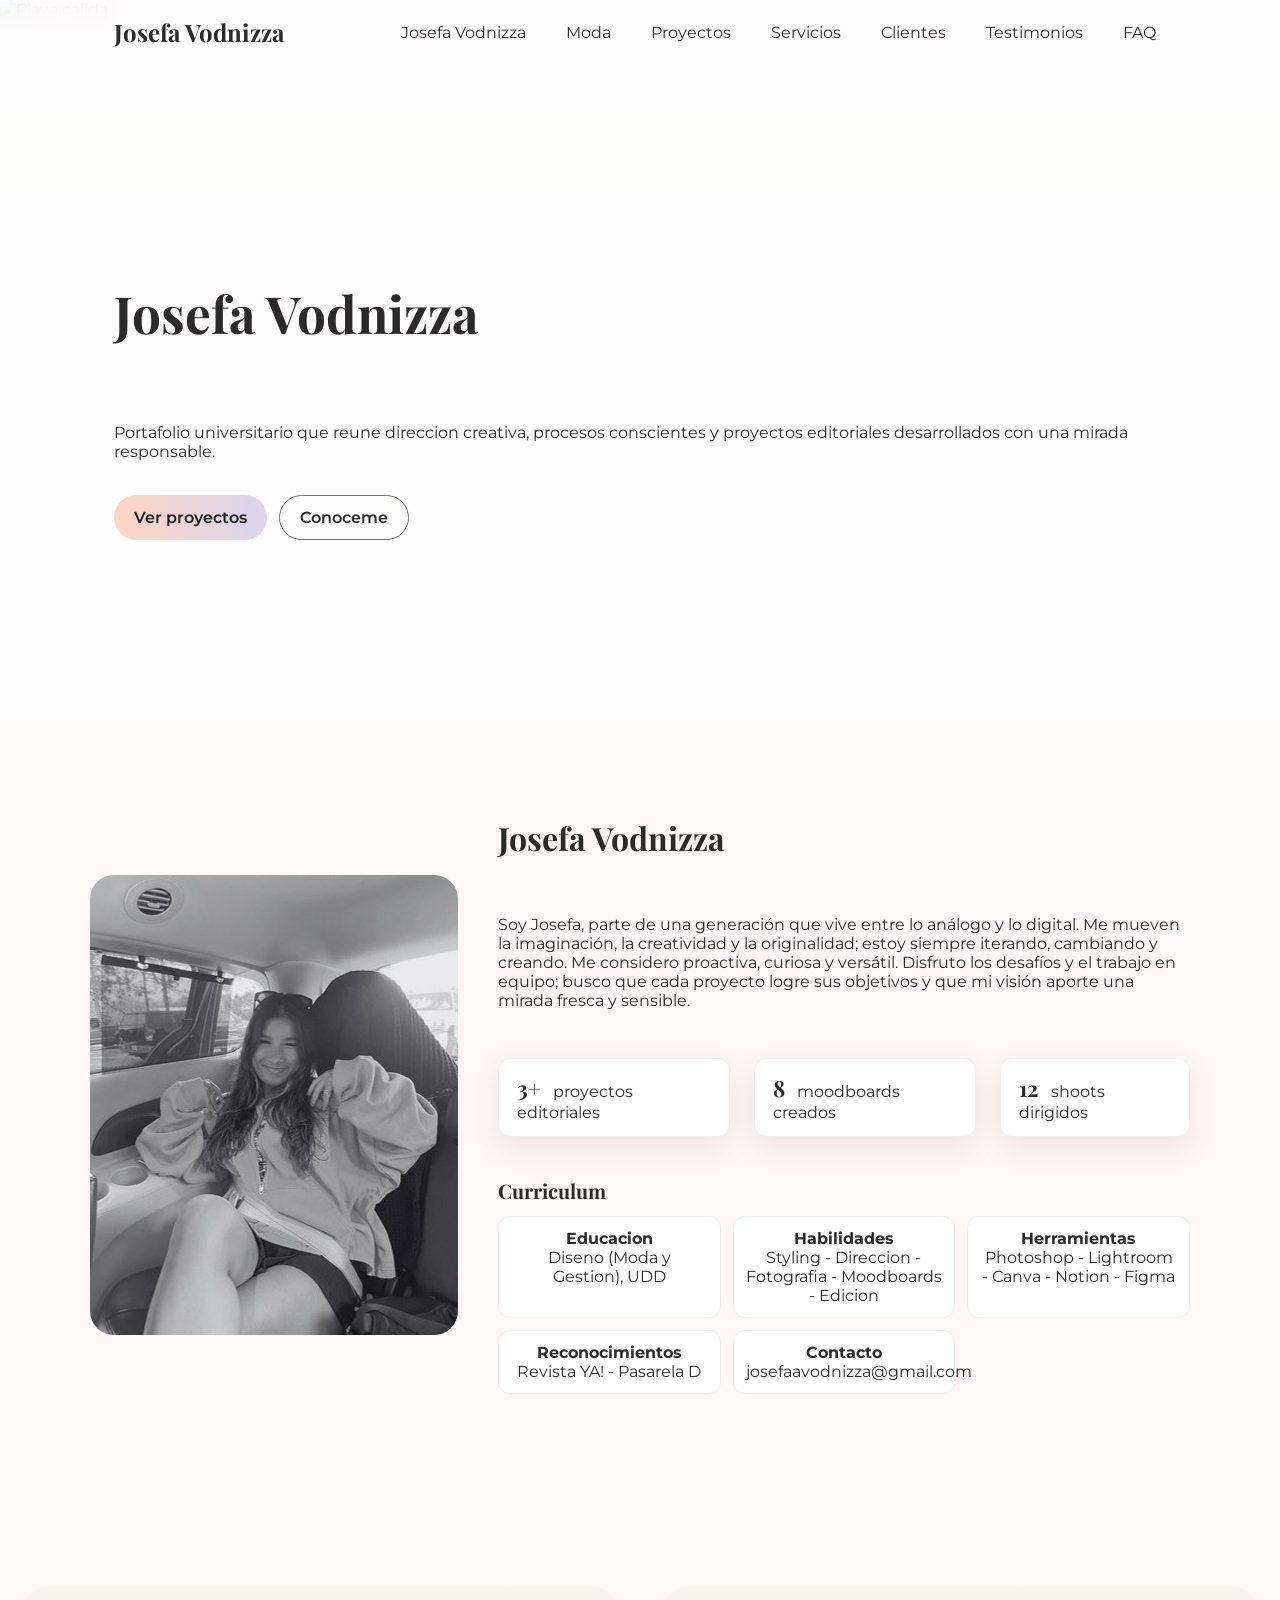
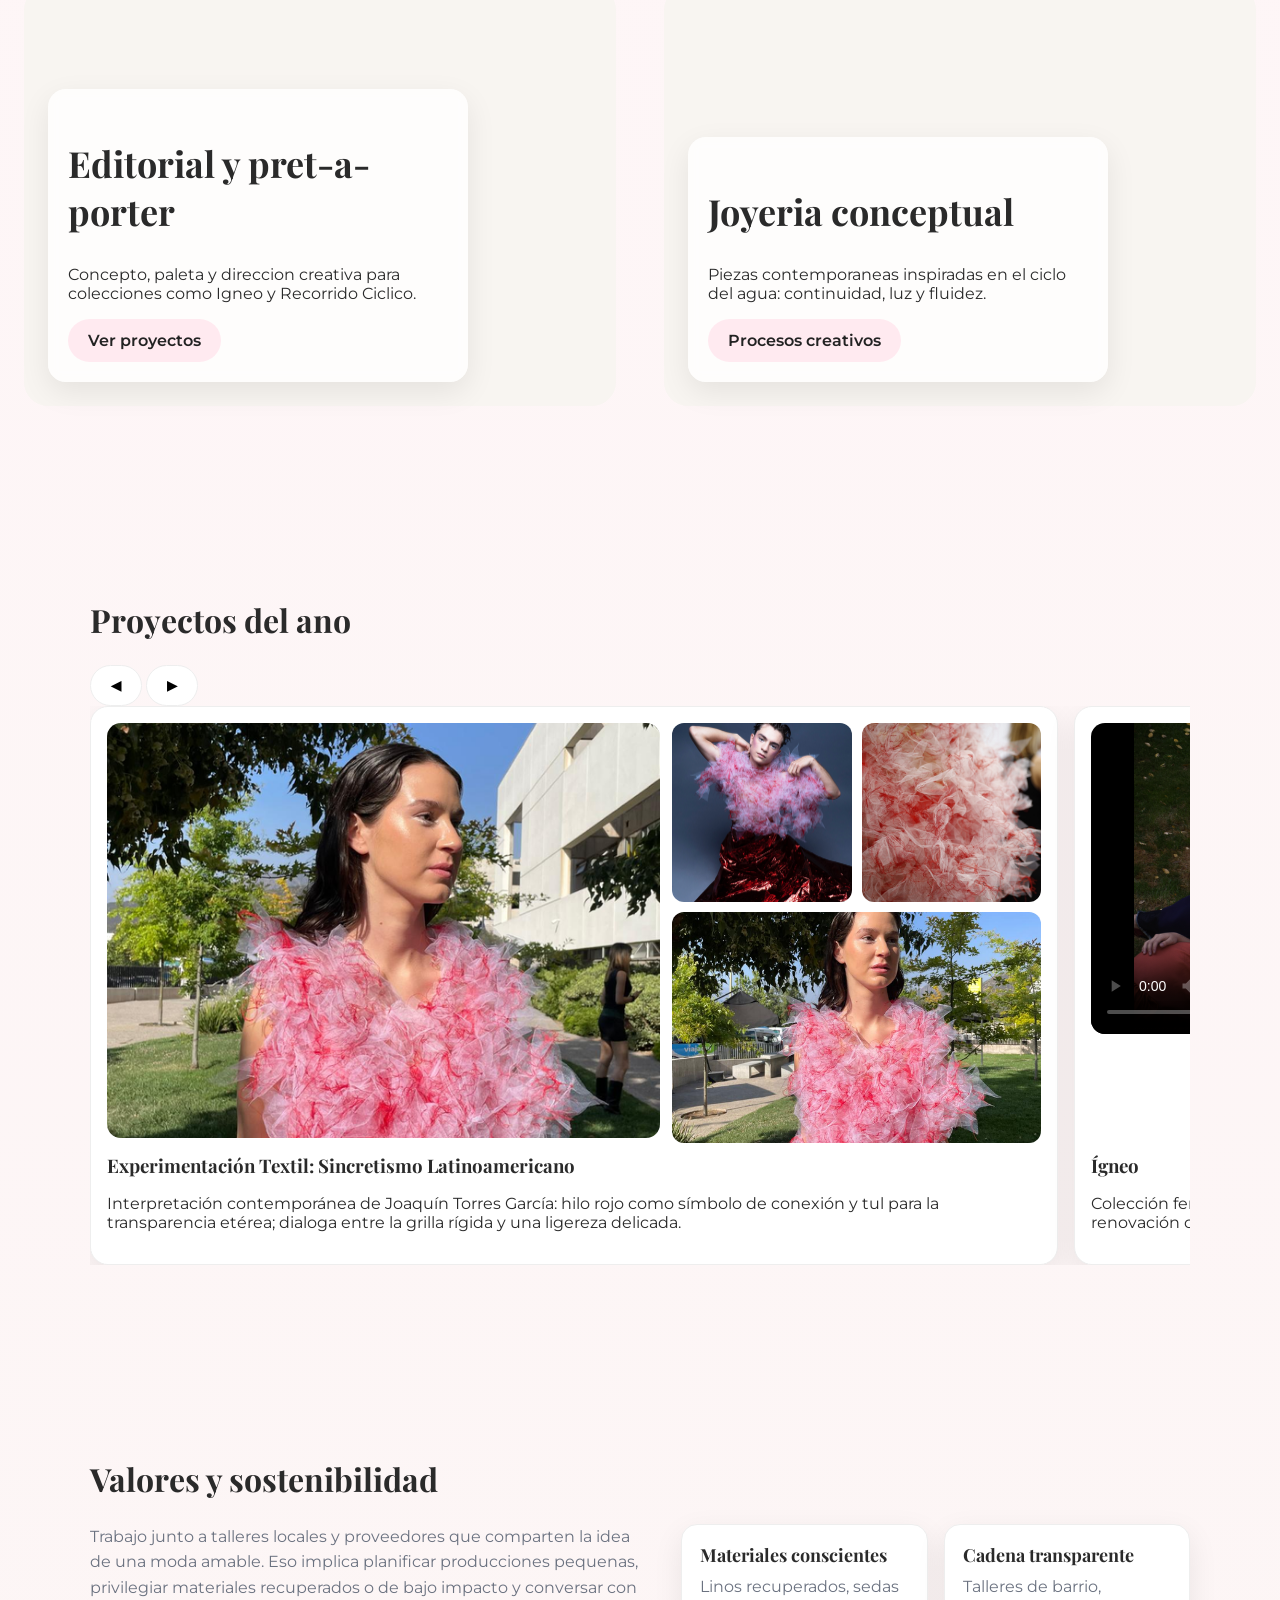
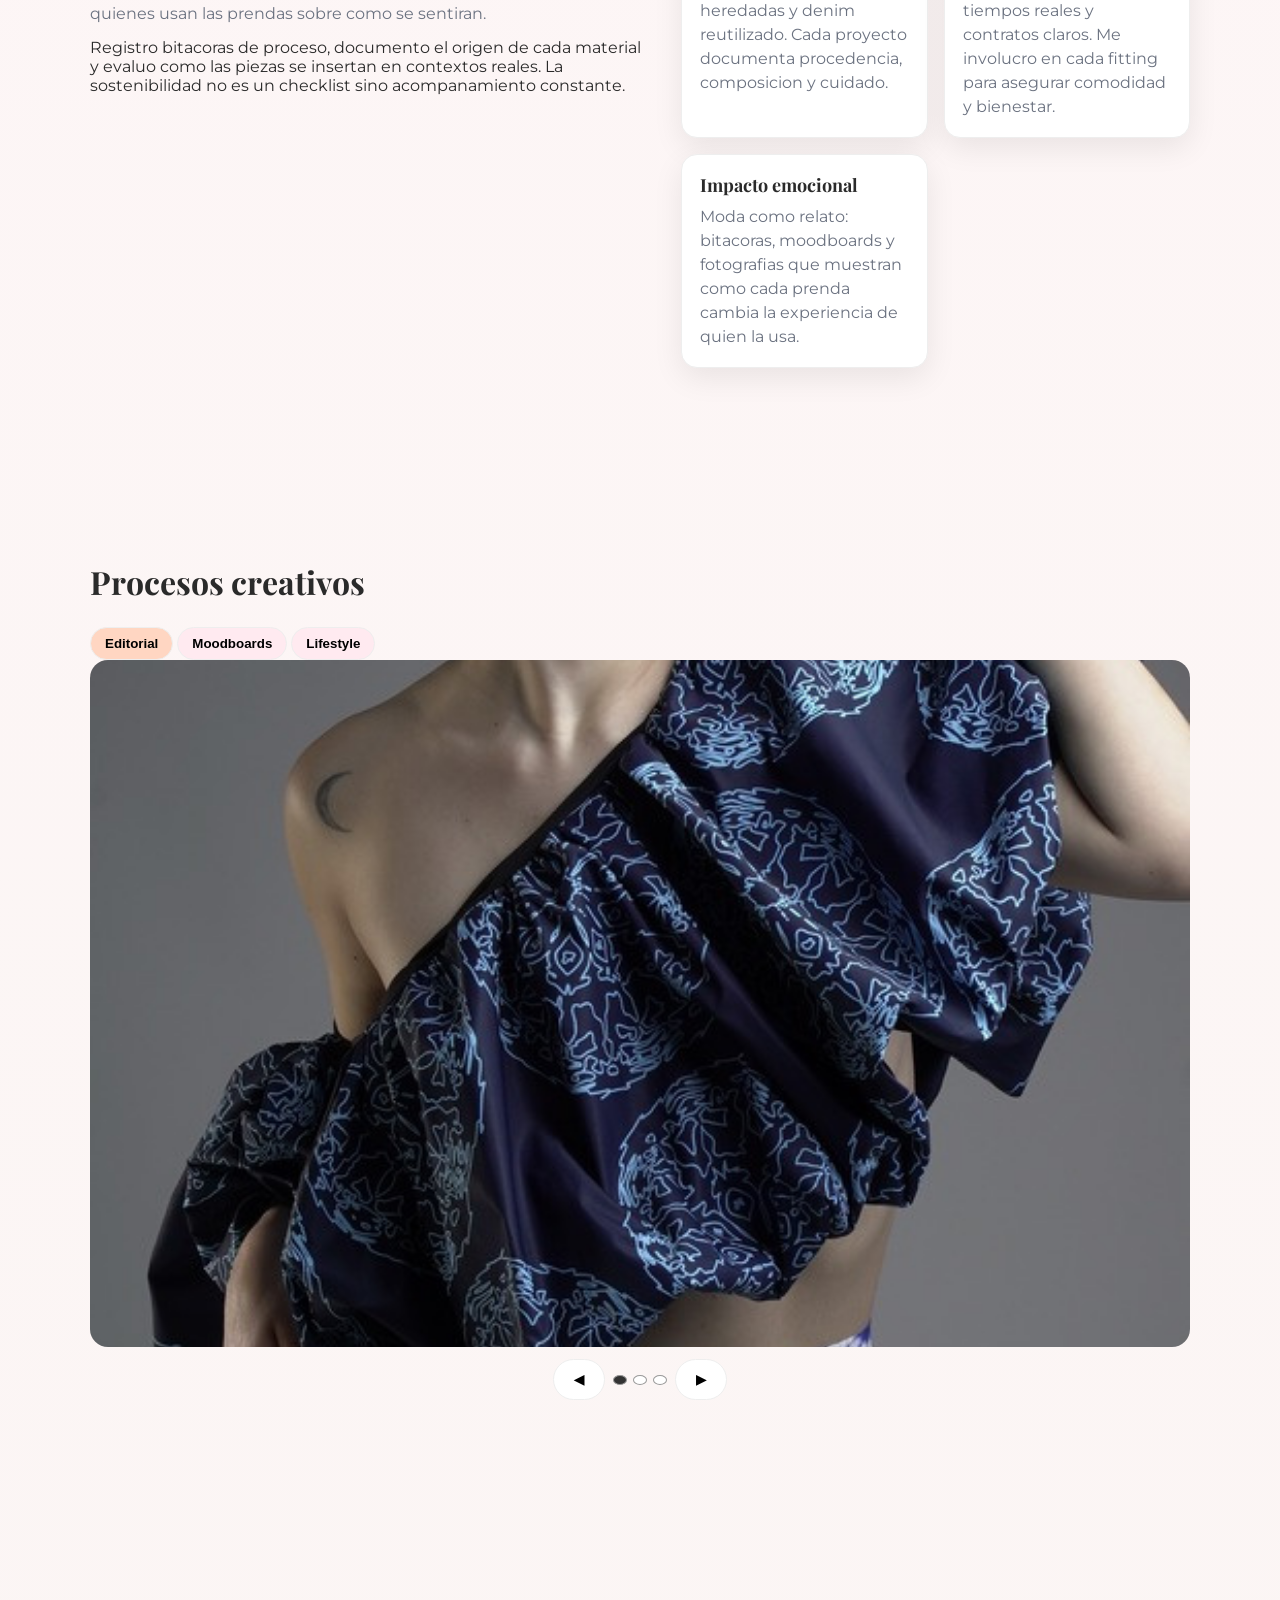
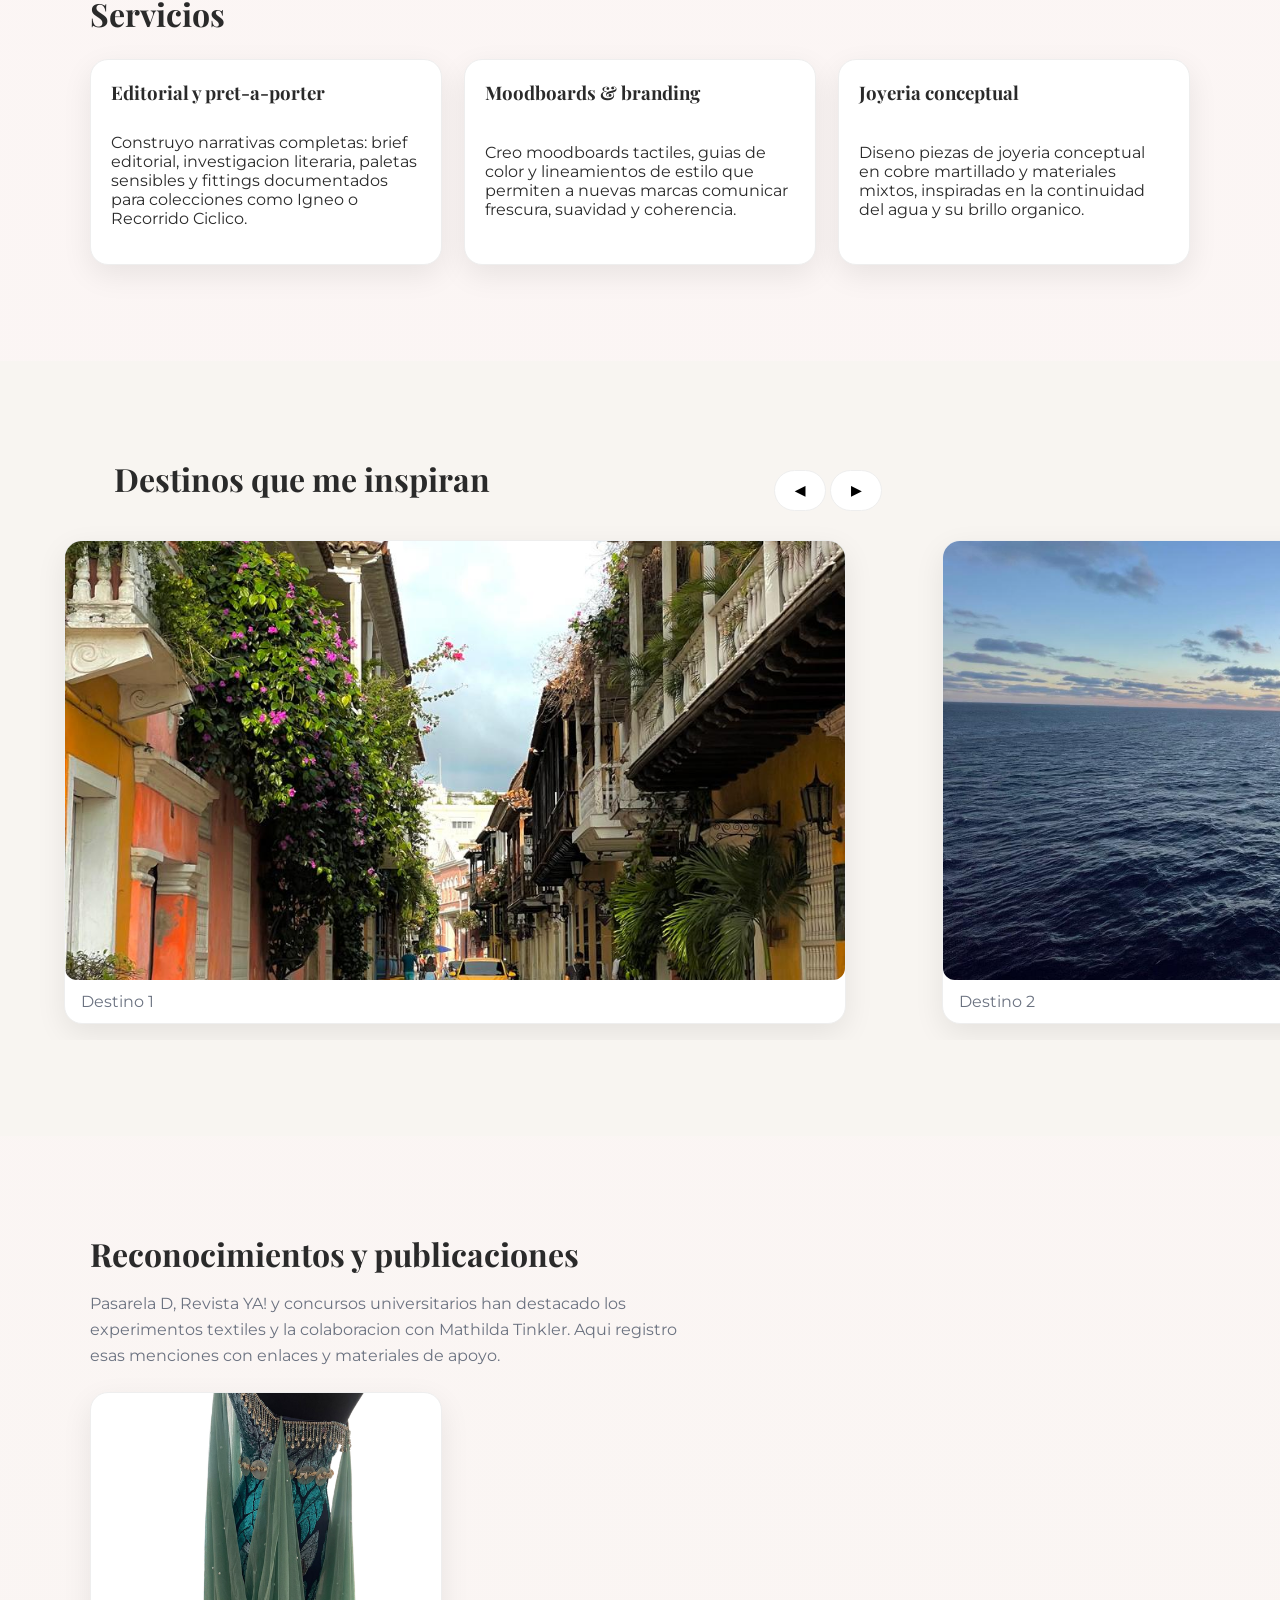
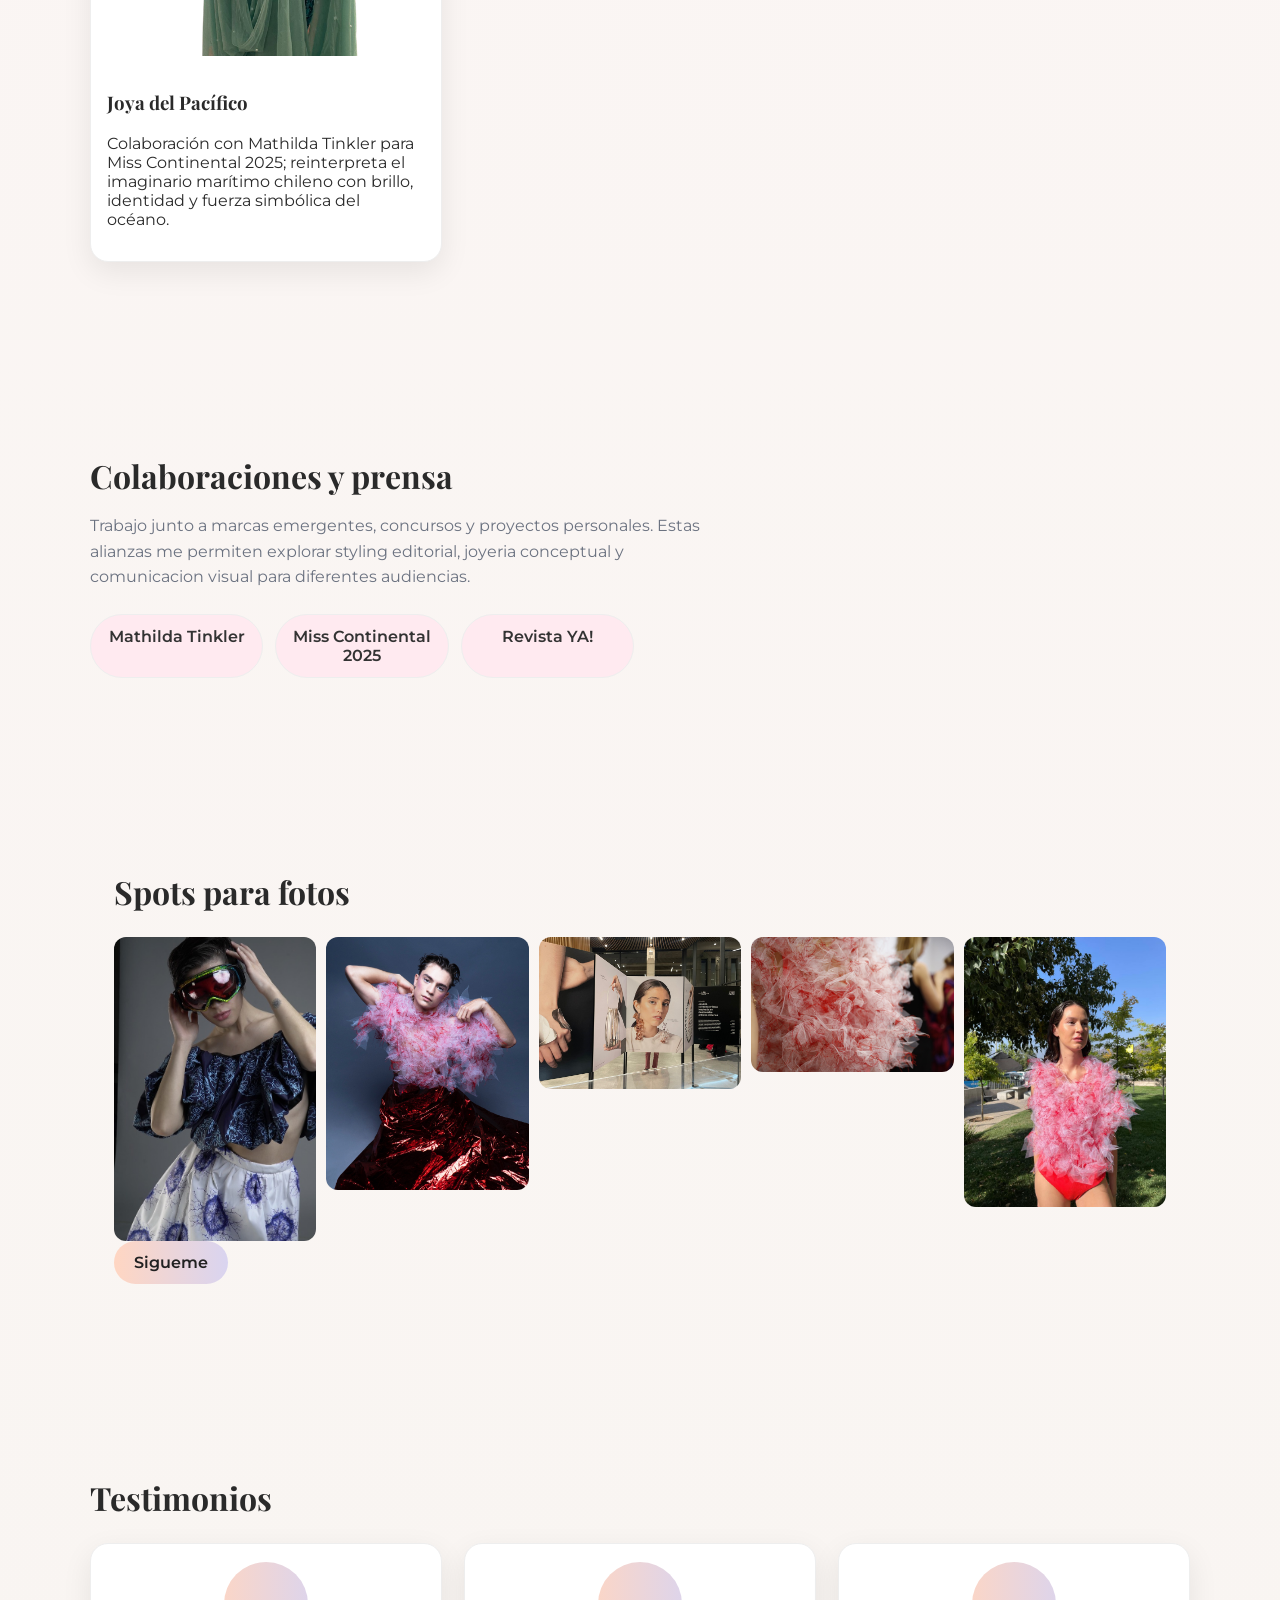
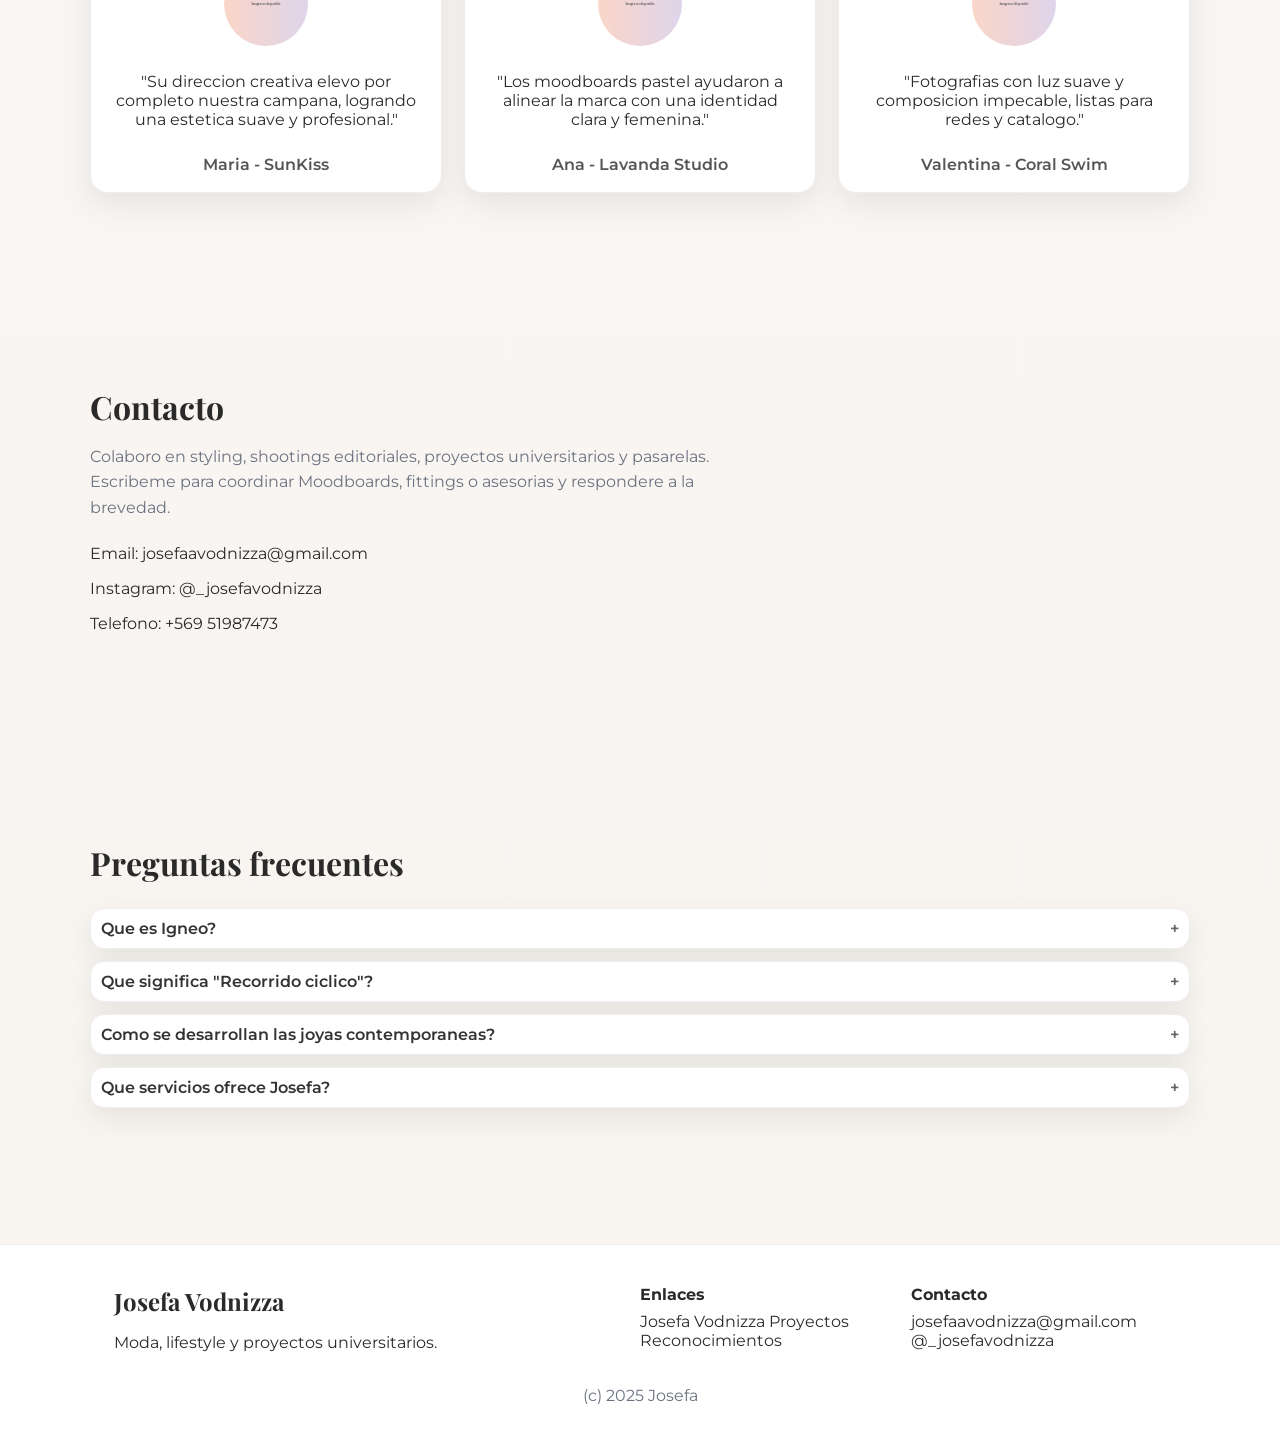
==== index.html @ ef59b819 "Actualizacion: Refactorizacion y rediseño" ====
<!doctype html>
<html lang="es">
<head>
<meta charset="utf-8">
<meta name="viewport" content="width=device-width, initial-scale=1">
<title>Josefa Vodnizza</title>
<meta name="description" content="Portafolio de moda y lifestyle universitario con tonos pastel femeninos.">
<link rel="preconnect" href="https://fonts.googleapis.com">
<link rel="preconnect" href="https://fonts.gstatic.com" crossorigin>
<link href="https://fonts.googleapis.com/css2?family=Playfair+Display:wght@400;600;700&family=Montserrat:wght@300;400;500;600&display=swap" rel="stylesheet">
<link rel="stylesheet" href="css/styles.css">
</head>
<body>
<header class="site-header">
  <div class="container nav">
    <a class="brand" href="#home">Josefa Vodnizza</a>
    <nav class="nav-links" id="nav-links">
      <a href="#sobre">Josefa Vodnizza</a>
      <a href="#moda">Moda</a>
      <a href="#proyectos">Proyectos</a>
      <a href="#servicios">Servicios</a>
      <a href="#clientes">Clientes</a>
      <a href="#testimonios">Testimonios</a>
      <a href="#faq">FAQ</a>
    </nav>
    <button class="nav-toggle" id="nav-toggle" aria-label="Abrir menu">&#9776;</button>
  </div>
</header>

<main id="home">
  <section class="hero" aria-label="Hero">
    <div class="hero-media">
      <img src="https://images.unsplash.com/photo-1500530855697-b586d89ba3ee?q=80&w=1600&auto=format&fit=crop" alt="Playa calida" loading="eager" decoding="async" sizes="100vw" referrerpolicy="no-referrer">
      <div class="hero-overlay"></div>
    </div>
    <div class="hero-content container">
      <h1>Josefa Vodnizza</h1>
            <p>Portafolio universitario que reune direccion creativa, procesos conscientes y proyectos editoriales desarrollados con una mirada responsable.</p>
      <div class="cta-group">
        <a class="btn primary" href="#proyectos">Ver proyectos</a>
        <a class="btn ghost" href="#sobre">Conoceme</a>
      </div>
    </div>
  </section>

  <section id="sobre" class="section container">
    <div class="about">
      <img src="josefa.jpg" alt="Retrato" loading="lazy" class="about-photo">
      <div class="about-text">
        <h2 class="section-title">Josefa Vodnizza</h2>
                <p id="about-text-p">Soy Josefa, disenadora en formacion nacida en 2003, parte de una generacion que vive entre lo analogico y lo digital. Me mueve la curiosidad: trabajo con fotografia, viajes e ilustracion para construir narrativas sensibles que priorizan el trabajo en equipo y la responsabilidad en cada etapa.</p>
        <div class="stats">
          <div class="stat"><span>3+</span> proyectos editoriales</div>
          <div class="stat"><span>8</span> moodboards creados</div>
          <div class="stat"><span>12</span> shoots dirigidos</div>
        </div>
        <div class="cv-block">
          <h3>Curriculum</h3>
          <div class="cv-compact">
            <div class="cv-chip"><strong>Educacion</strong><div id="cv-edu">Diseno (Moda y Gestion), UDD</div></div>
            <div class="cv-chip"><strong>Habilidades</strong><div id="cv-habs">Styling - Direccion - Fotografia - Moodboards - Edicion</div></div>
            <div class="cv-chip"><strong>Herramientas</strong><div id="cv-tools">Photoshop - Lightroom - Canva - Notion - Figma</div></div>
            <div class="cv-chip"><strong>Reconocimientos</strong><div>Revista YA! - Pasarela D</div></div>
            <div class="cv-chip"><strong>Contacto</strong><div>josefaavodnizza@gmail.com</div></div>
          </div>
        </div>
      </div>
    </div>
  </section>

  <section id="moda" class="section split-banner" aria-label="Moda">
    <div class="split" style="--bg:url('destinos-inspiran/WhatsApp Image 2025-11-18 at 14.21.20 (1).jpeg')">
      <div class="split-content">
        <h2>Editorial y pret-a-porter</h2>
        <p>Concepto, paleta y direccion creativa para colecciones como Igneo y Recorrido Ciclico.</p>
        <a class="btn secondary" href="#proyectos">Ver proyectos</a>
      </div>
    </div>
    <div class="split" style="--bg:url('destinos-inspiran/WhatsApp Image 2025-11-18 at 14.21.20 (2).jpeg')">
      <div class="split-content">
        <h2>Joyeria conceptual</h2>
        <p>Piezas contemporaneas inspiradas en el ciclo del agua: continuidad, luz y fluidez.</p>
        <a class="btn secondary" href="#proceso">Procesos creativos</a>
      </div>
    </div>
  </section>

  <section id="proyectos" class="section container" aria-label="Proyectos">
    <h2 class="section-title">Proyectos del ano</h2>
    <div class="slider-controls">
      <div class="controls">
        <button class="btn icon" id="p-prev">&#9664;</button>
        <button class="btn icon" id="p-next">&#9654;</button>
      </div>
      <div class="s-dots" id="proj-dots"></div>
    </div>
    <div class="projects-slider" id="proj-slider"></div>
  </section>


  <section id="valores" class="section container" aria-label="Valores y sostenibilidad">
    <h2 class="section-title">Valores y sostenibilidad</h2>
    <div class="values-layout">
      <div class="values-text">
        <p class="section-note">Trabajo junto a talleres locales y proveedores que comparten la idea de una moda amable. Eso implica planificar producciones pequenas, privilegiar materiales recuperados o de bajo impacto y conversar con quienes usan las prendas sobre como se sentiran.</p>
        <p>Registro bitacoras de proceso, documento el origen de cada material y evaluo como las piezas se insertan en contextos reales. La sostenibilidad no es un checklist sino acompanamiento constante.</p>
      </div>
      <div class="values-grid">
        <article class="value-card">
          <h3>Materiales conscientes</h3>
          <p>Linos recuperados, sedas heredadas y denim reutilizado. Cada proyecto documenta procedencia, composicion y cuidado.</p>
        </article>
        <article class="value-card">
          <h3>Cadena transparente</h3>
          <p>Talleres de barrio, tiempos reales y contratos claros. Me involucro en cada fitting para asegurar comodidad y bienestar.</p>
        </article>
        <article class="value-card">
          <h3>Impacto emocional</h3>
          <p>Moda como relato: bitacoras, moodboards y fotografias que muestran como cada prenda cambia la experiencia de quien la usa.</p>
        </article>
      </div>
    </div>
  </section>

  <section id="proceso" class="section container" aria-label="Procesos creativos">
    <h2 class="section-title">Procesos creativos</h2>
    <div class="tabs">
      <button class="tab active" data-cat="editorial">Editorial</button>
      <button class="tab" data-cat="moodboards">Moodboards</button>
      <button class="tab" data-cat="lifestyle">Lifestyle</button>
    </div>
    <div class="gallery" id="gallery">
      <div class="gallery-track"></div>
      <div class="gallery-controls">
        <button class="btn icon" id="g-prev">&#9664;</button>
        <div class="dots" id="g-dots"></div>
        <button class="btn icon" id="g-next">&#9654;</button>
      </div>
    </div>
  </section>

    <section id="servicios" class="section container" aria-label="Servicios">
    <h2 class="section-title">Servicios</h2>
    <div class="services-grid">
      <article class="service-card">
        <h3>Editorial y pret-a-porter</h3>
        <p>Construyo narrativas completas: brief editorial, investigacion literaria, paletas sensibles y fittings documentados para colecciones como Igneo o Recorrido Ciclico.</p>
      </article>
      <article class="service-card">
        <h3>Moodboards & branding</h3>
        <p>Creo moodboards tactiles, guias de color y lineamientos de estilo que permiten a nuevas marcas comunicar frescura, suavidad y coherencia.</p>
      </article>
      <article class="service-card">
        <h3>Joyeria conceptual</h3>
        <p>Diseno piezas de joyeria conceptual en cobre martillado y materiales mixtos, inspiradas en la continuidad del agua y su brillo organico.</p>
      </article>
    </div>
  </section>

  <section class="section slider-wrap" aria-label="Destinos que me inspiran">
    <div class="slider-controls container">
      <h2 class="section-title">Destinos que me inspiran</h2>
      <div class="controls">
        <button class="btn icon" id="prev">&#9664;</button>
        <button class="btn icon" id="next">&#9654;</button>
      </div>
      <div class="s-dots" id="s-dots"></div>
    </div>
    <div class="slider" id="slider">
      <figure class="slide"><img src="destinos-inspiran/WhatsApp Image 2025-11-18 at 14.21.19.jpeg" alt="Destino 1" loading="lazy" decoding="async" sizes="(max-width:680px) 90vw, 80vw"><figcaption>Destino 1</figcaption></figure>
      <figure class="slide"><img src="destinos-inspiran/WhatsApp Image 2025-11-18 at 14.21.20 (1).jpeg" alt="Destino 2" loading="lazy" decoding="async" sizes="(max-width:680px) 90vw, 80vw"><figcaption>Destino 2</figcaption></figure>
      <figure class="slide"><img src="destinos-inspiran/WhatsApp Image 2025-11-18 at 14.21.20 (2).jpeg" alt="Destino 3" loading="lazy" decoding="async" sizes="(max-width:680px) 90vw, 80vw"><figcaption>Destino 3</figcaption></figure>
      <figure class="slide"><img src="destinos-inspiran/WhatsApp Image 2025-11-18 at 14.21.20 (3).jpeg" alt="Destino 4" loading="lazy" decoding="async" sizes="(max-width:680px) 90vw, 80vw"><figcaption>Destino 4</figcaption></figure>
      <figure class="slide"><img src="destinos-inspiran/WhatsApp Image 2025-11-18 at 14.21.20 (4).jpeg" alt="Destino 5" loading="lazy" decoding="async" sizes="(max-width:680px) 90vw, 80vw"><figcaption>Destino 5</figcaption></figure>
      <figure class="slide"><img src="destinos-inspiran/WhatsApp Image 2025-11-18 at 14.21.20.jpeg" alt="Destino 6" loading="lazy" decoding="async" sizes="(max-width:680px) 90vw, 80vw"><figcaption>Destino 6</figcaption></figure>
      <figure class="slide"><img src="destinos-inspiran/WhatsApp Image 2025-11-18 at 14.23.25.jpeg" alt="Destino 7" loading="lazy" decoding="async" sizes="(max-width:680px) 90vw, 80vw"><figcaption>Destino 7</figcaption></figure>
      <figure class="slide"><img src="destinos-inspiran/WhatsApp Image 2025-11-18 at 14.23.26 (1).jpeg" alt="Destino 8" loading="lazy" decoding="async" sizes="(max-width:680px) 90vw, 80vw"><figcaption>Destino 8</figcaption></figure>
      <figure class="slide"><img src="destinos-inspiran/WhatsApp Image 2025-11-18 at 14.23.26.jpeg" alt="Destino 9" loading="lazy" decoding="async" sizes="(max-width:680px) 90vw, 80vw"><figcaption>Destino 9</figcaption></figure>
    </div>
  </section>

  <section id="reconocimientos" class="section container" aria-label="Reconocimientos y publicaciones">
    <h2 class="section-title">Reconocimientos y publicaciones</h2>
    <p class="section-note">Pasarela D, Revista YA! y concursos universitarios han destacado los experimentos textiles y la colaboracion con Mathilda Tinkler. Aqui registro esas menciones con enlaces y materiales de apoyo.</p>
    <div class="grid" id="recon-grid"></div>
  </section>

  <section id="clientes" class="section container" aria-label="Colaboraciones y prensa">
    <h2 class="section-title">Colaboraciones y prensa</h2>
    <p class="section-note">Trabajo junto a marcas emergentes, concursos y proyectos personales. Estas alianzas me permiten explorar styling editorial, joyeria conceptual y comunicacion visual para diferentes audiencias.</p>
    <div class="logo-row">
      <div class="logo-chip">Mathilda Tinkler</div>
      <div class="logo-chip">Miss Continental 2025</div>
      <div class="logo-chip">Revista YA!</div>
    </div>
  </section>

  <section class="section instagram" aria-label="Instagram">
    <div class="container">
      <h2 class="section-title">Spots para fotos</h2>
      <div class="insta-row">
        <img src="assets/images/portfolio/page-8-img-60.jpeg" alt="Spot 1" loading="lazy" decoding="async" sizes="(max-width:680px) 33vw, 20vw">
        <img src="assets/images/portfolio/page-8-img-61.jpeg" alt="Spot 2" loading="lazy" decoding="async" sizes="(max-width:680px) 33vw, 20vw">
        <img src="assets/images/portfolio/page-8-img-62.jpeg" alt="Spot 3" loading="lazy" decoding="async" sizes="(max-width:680px) 33vw, 20vw">
        <img src="assets/images/portfolio/page-15-img-614.jpeg" alt="Spot 4" loading="lazy" decoding="async" sizes="(max-width:680px) 33vw, 20vw">
        <img src="assets/images/portfolio/page-15-img-629.jpeg" alt="Spot 5" loading="lazy" decoding="async" sizes="(max-width:680px) 33vw, 20vw">
      </div>
      <a class="btn primary" href="https://www.instagram.com/_josefavodnizza" target="_blank" rel="noopener">Sigueme</a>
    </div>
  </section>

  <section id="testimonios" class="section container" aria-label="Testimonios">
    <h2 class="section-title">Testimonios</h2>
    <div class="testimonials-grid">
      <article class="testimonial">
        <img src="https://images.unsplash.com/photo-1517841905240-472988babdf9?q=80&w=200&auto=format&fit=crop" alt="Cliente" loading="lazy">
        <p>"Su direccion creativa elevo por completo nuestra campana, logrando una estetica suave y profesional."</p>
        <div class="author">Maria - SunKiss</div>
      </article>
      <article class="testimonial">
        <img src="https://images.unsplash.com/photo-1526045612212-70caf35c14df?q=80&w=200&auto=format&fit=crop" alt="Cliente" loading="lazy">
        <p>"Los moodboards pastel ayudaron a alinear la marca con una identidad clara y femenina."</p>
        <div class="author">Ana - Lavanda Studio</div>
      </article>
      <article class="testimonial">
        <img src="https://images.unsplash.com/photo-1500530855697-b586d89ba3ee?q=80&w=200&auto=format&fit=crop" alt="Cliente" loading="lazy">
        <p>"Fotografias con luz suave y composicion impecable, listas para redes y catalogo."</p>
        <div class="author">Valentina - Coral Swim</div>
      </article>
    </div>
  </section>
  <section id="contacto" class="section container" aria-label="Contacto">
    <h2 class="section-title">Contacto</h2>
    <p class="section-note">Colaboro en styling, shootings editoriales, proyectos universitarios y pasarelas. Escribeme para coordinar Moodboards, fittings o asesorias y respondere a la brevedad.</p>
    <div class="contact-rows">
      <p>Email: <a id="contact-email" href="mailto:josefaavodnizza@gmail.com">josefaavodnizza@gmail.com</a></p>
      <p>Instagram: <a id="contact-instagram" href="https://www.instagram.com/_josefavodnizza" target="_blank" rel="noopener">@_josefavodnizza</a></p>
      <p>Telefono: <span id="contact-phone">+569 51987473</span></p>
    </div>
  </section>

  <section id="faq" class="section container" aria-label="Preguntas frecuentes">
    <h2 class="section-title">Preguntas frecuentes</h2>
    <div class="faq">
      <details class="faq-item"><summary>Que es Igneo?</summary><p>Coleccion que mezcla intensidad volcanica y narrativa literaria. Paleta: terracota y azul marino; siluetas fluidas y cortes audaces.</p></details>
      <details class="faq-item"><summary>Que significa "Recorrido ciclico"?</summary><p>El agua como memoria y ciclo sin fin. Transparencia y reflejo revelan capas de sentido que evolucionan con cada mirada.</p></details>
      <details class="faq-item"><summary>Como se desarrollan las joyas contemporaneas?</summary><p>Piezas en cobre martillado con formas ondulantes; reflejan continuidad y cambio, inspiradas en el ciclo del agua.</p></details>
      <details class="faq-item"><summary>Que servicios ofrece Josefa?</summary><p>Editorial de moda y pret-a-porter, moodboards/branding y joyeria conceptual.</p></details>
    </div>
  </section>



</main>

  <footer class="site-footer">
    <div class="container footer-grid">
      <div>
      <div class="brand">Josefa Vodnizza</div>
      <p>Moda, lifestyle y proyectos universitarios.</p>
      </div>
      <div>
        <div class="footer-title">Enlaces</div>
        <a href="#sobre">Josefa Vodnizza</a>
        <a href="#proyectos">Proyectos</a>
        <a href="#reconocimientos">Reconocimientos</a>
      </div>
      <div>
        <div class="footer-title">Contacto</div>
        <a href="mailto:josefaavodnizza@gmail.com">josefaavodnizza@gmail.com</a>
        <a href="https://www.instagram.com/_josefavodnizza" target="_blank" rel="noopener">@_josefavodnizza</a>
      </div>
    </div>
    <div class="container copyright">(c) 2025 Josefa</div>
  </footer>

<script src="js/main.js"></script>
</body>
</html>
---- css/styles.css ----
:root{--ink:#2a2a2a;--muted:#6b7280;--rose-50:#fff6f8;--rose-100:#ffeaf0;--rose-300:#f7c6d0;--peach-300:#ffd6c2;--lavender-300:#d9d4f0;--sage-300:#cfe3d1;--cream:#f8f5f1;--white:#ffffff;--shadow:0 10px 30px rgba(0,0,0,.08);--fs-h1:clamp(32px,4vw,56px);--fs-h2:clamp(24px,3vw,36px);--fs-body:clamp(14px,1.6vw,16px)}
*{box-sizing:border-box}
html,body{margin:0;padding:0}
body{font-family:Montserrat,system-ui,-apple-system,Segoe UI,Roboto,Ubuntu,Cantarell,"Helvetica Neue",Arial,sans-serif;color:var(--ink);background:linear-gradient(180deg,var(--rose-50),var(--cream));font-size:var(--fs-body)}
h1{font-family:"Playfair Display",serif;color:var(--ink);font-size:var(--fs-h1)}
h2{font-family:"Playfair Display",serif;color:var(--ink);font-size:var(--fs-h2)}
h3{font-family:"Playfair Display",serif;color:var(--ink)}
img{max-width:100%;display:block;border-radius:12px}
a{text-decoration:none;color:var(--ink)}
.container{max-width:1100px;margin:0 auto;padding:0 24px}
.btn{display:inline-flex;align-items:center;gap:.5rem;border-radius:999px;padding:.75rem 1.25rem;font-weight:600;transition:.2s ease;cursor:pointer}
.btn.primary{background:linear-gradient(90deg,var(--peach-300),var(--lavender-300));color:#212121}
.btn.primary:hover{filter:brightness(1.05);transform:translateY(-2px)}
.btn.secondary{background:var(--rose-100);color:#222}
.btn.secondary:hover{background:var(--rose-300)}
.btn.ghost{border:1px solid var(--muted);color:var(--ink);background:transparent}
.btn.text{padding:0;background:transparent;color:var(--muted)}
.btn.icon{background:var(--white);border:1px solid #eee}
.site-header{position:fixed;top:0;left:0;right:0;z-index:50;backdrop-filter:saturate(160%) blur(10px);background:rgba(255,255,255,.6)}
.nav{display:flex;align-items:center;justify-content:space-between;height:64px}
.brand{font-family:"Playfair Display",serif;font-size:24px;font-weight:700}
.nav-links{display:flex;gap:20px}
.nav-links a{padding:6px 10px;border-radius:999px}
.nav-links a:hover{background:var(--rose-100)}
.nav-toggle{display:none;border:0;background:var(--white);width:40px;height:40px;border-radius:50%}
.hero{position:relative;min-height:80vh;display:grid}
.hero-media{position:absolute;inset:0}
.hero-media img{width:100%;height:100%;object-fit:cover}
.hero-overlay{position:absolute;inset:0;background:linear-gradient(180deg,rgba(255,255,255,.6),rgba(255,255,255,.9))}
.hero-content{position:relative;display:flex;flex-direction:column;justify-content:center;gap:18px;padding-top:clamp(80px,10vw,120px);padding-bottom:clamp(36px,6vw,64px)}
.cta-group{display:flex;gap:12px;flex-wrap:wrap}
.section{padding:clamp(56px,8vw,96px) 0}
.section-note{margin:-8px 0 24px;color:var(--muted);max-width:620px;line-height:1.6}
.section-title{font-size:32px;margin:0 0 24px}
.about{display:grid;grid-template-columns:380px 1fr;gap:28px;align-items:center}
.about-text{display:flex;flex-direction:column;gap:16px}
.about-photo{border-radius:24px}
.stats{display:flex;gap:24px;margin-top:16px}
.stat{background:var(--white);border:1px solid #eee;border-radius:12px;padding:14px 18px;box-shadow:var(--shadow)}
.stat span{font-family:"Playfair Display",serif;font-weight:700;font-size:22px;margin-right:8px}
.values-layout{display:grid;grid-template-columns:1.1fr 1fr;gap:32px;align-items:start;margin-top:24px}
.values-text p{margin:0 0 12px}
.values-grid{display:grid;grid-template-columns:repeat(auto-fit,minmax(200px,1fr));gap:16px}
.value-card{background:var(--white);border:1px solid #eee;border-radius:16px;padding:18px;box-shadow:var(--shadow);display:flex;flex-direction:column;gap:8px}
.value-card h3{margin:0;font-size:18px}
.value-card p{margin:0;color:var(--muted);line-height:1.5}
.split-banner{display:grid;grid-template-columns:1fr 1fr}
.split{position:relative;min-height:420px;background-size:cover;background-position:center;border-radius:24px;margin:0 24px;background-color:var(--cream)}
.split{background-image:var(--bg)}
.split-content{position:absolute;inset:auto 24px 24px 24px;background:rgba(255,255,255,.80);backdrop-filter:blur(6px);border-radius:18px;padding:20px;max-width:420px;box-shadow:var(--shadow)}
.grid{display:grid;grid-template-columns:repeat(3,1fr);gap:22px}
.card img{width:100%;height:auto;aspect-ratio:4/3;object-fit:cover}
.card{background:var(--white);border:1px solid #eee;border-radius:18px;overflow:hidden;box-shadow:var(--shadow);transition:.2s}
.card:hover{transform:translateY(-4px)}
.card-body{padding:16px}
.slider-wrap{background:var(--cream)}
.slider-controls{display:flex;align-items:center;justify-content:space-between}
.slider{display:grid;grid-auto-flow:column;grid-auto-columns:80%;gap:16px;overflow-x:auto;scroll-snap-type:x mandatory;padding:0 24px}
.slider::-webkit-scrollbar{display:none}
.slider{scrollbar-width:none}
.slide{scroll-snap-align:center;background:var(--white);border:1px solid #eee;border-radius:18px;overflow:hidden;box-shadow:var(--shadow)}
.slide img{width:100%;height:auto;aspect-ratio:16/9;object-fit:cover}
.slide figcaption{padding:12px 16px;color:var(--muted)}
.instagram .insta-row{display:grid;grid-template-columns:repeat(5,1fr);gap:10px}
.contact-form{display:grid;gap:16px}
.form-row{display:grid;grid-template-columns:1fr 1fr;gap:16px}
label{display:grid;gap:6px;font-size:14px;color:var(--muted)}
input,textarea{width:100%;border:1px solid #ddd;border-radius:12px;padding:12px 14px;font-family:inherit}
.site-footer{background:var(--white);border-top:1px solid #eee;padding:40px 0;margin-top:40px}
.footer-grid{display:grid;grid-template-columns:2fr 1fr 1fr;gap:16px}
.footer-title{font-weight:700;margin-bottom:8px}
.copyright{text-align:center;margin-top:18px;color:var(--muted)}
.reveal{opacity:0;transform:translateY(12px);transition:.4s ease}
.in-view{opacity:1;transform:none}
@media (max-width:980px){.about{grid-template-columns:1fr}.grid{grid-template-columns:1fr 1fr}.split-banner{grid-template-columns:1fr}.slider{grid-auto-columns:88%}}
@media (max-width:680px){.nav-links{display:none;position:absolute;top:64px;right:24px;background:var(--white);border:1px solid #eee;border-radius:14px;padding:12px;flex-direction:column;gap:8px;box-shadow:var(--shadow)}.nav-toggle{display:block}.grid{grid-template-columns:1fr}.instagram .insta-row{grid-template-columns:repeat(3,1fr)}.form-row{grid-template-columns:1fr}.hero{min-height:70vh}.slider{grid-auto-columns:90%}}
@media (min-width:1200px){.slider{grid-auto-columns:70%}}
.services-grid{display:grid;grid-template-columns:repeat(3,1fr);gap:22px}
.service-card{background:var(--white);border:1px solid #eee;border-radius:18px;padding:20px;box-shadow:var(--shadow);display:grid;gap:12px}
.service-card h3{margin:0}
.logo-row{display:grid;grid-template-columns:repeat(6,1fr);gap:12px}
.logo-chip{background:var(--rose-100);border:1px solid #eee;border-radius:999px;padding:12px 16px;text-align:center;font-weight:600;color:#333}
.testimonials-grid{display:grid;grid-template-columns:repeat(3,1fr);gap:22px}
.testimonial{background:var(--white);border:1px solid #eee;border-radius:18px;box-shadow:var(--shadow);padding:18px;display:grid;gap:10px;align-content:start;text-align:center}
.testimonial img{width:84px;height:84px;border-radius:50%;object-fit:cover;margin:0 auto}
.testimonial .author{font-weight:600;color:#555}
.faq{display:grid;gap:12px}
.faq details{background:var(--white);border:1px solid #eee;border-radius:14px;box-shadow:var(--shadow);padding:10px}
.faq summary{cursor:pointer;font-weight:600;color:#333;list-style:none}
.faq summary::marker{display:none}
.faq summary::after{content:"+";float:right;color:#666}
.faq details[open] summary::after{content:"−"}
.faq p{color:var(--muted);padding:6px 0 2px}
.newsletter{background:linear-gradient(90deg,var(--sage-300),var(--lavender-300))}
.newsletter-inner{display:grid;gap:14px}
.newsletter-form{display:flex;gap:10px;flex-wrap:wrap}
.newsletter-form input{flex:1;min-width:240px;border:1px solid #ddd;border-radius:999px;padding:12px 14px}
.
.tabs{display:flex;gap:10px;margin-bottom:12px}
.tab{background:var(--rose-100);border:1px solid #eee;border-radius:999px;padding:8px 14px;font-weight:600}
.tab.active{background:var(--peach-300)}
.gallery{display:grid;gap:12px}
.gallery-track{display:grid;grid-auto-flow:column;grid-auto-columns:100%;gap:12px;overflow:hidden;border-radius:18px}
.gallery-item{position:relative}
.gallery-item img{width:100%;height:auto;aspect-ratio:16/10;object-fit:cover}
.gallery-controls{display:flex;align-items:center;justify-content:center;gap:8px}
.dots{display:flex;gap:6px}
.dots button{width:10px;height:10px;border-radius:50%;border:1px solid #999;background:#fff}
.dots button.active{background:#333}
.lightbox{position:fixed;inset:0;background:rgba(0,0,0,.6);display:none;align-items:center;justify-content:center;padding:20px;z-index:100}
.lightbox.open{display:flex}
.lightbox img{max-width:92vw;max-height:92vh;object-fit:contain;border-radius:12px;background:#fff}
.
.s-dots{display:flex;gap:8px;align-items:center}
.s-dot{width:8px;height:8px;border-radius:50%;background:#bbb}
.s-dot.small{width:6px;height:6px;opacity:.7}
.s-dot.medium{width:10px;height:10px;background:#999}
.s-dot.large{width:12px;height:12px;background:#333}
.cv-block{margin-top:24px}
.cv-block h3{margin:0 0 12px;font-size:20px}
.cv-compact{display:grid;grid-template-columns:repeat(auto-fit,minmax(180px,1fr));gap:12px}
.cv-chip{background:var(--white);border:1px solid #eee;border-radius:12px;padding:12px;text-align:center}
@media (max-width:980px){.services-grid{grid-template-columns:1fr 1fr}.logo-row{grid-template-columns:repeat(3,1fr)}.testimonials-grid{grid-template-columns:1fr 1fr}}
@media (max-width:680px){.logo-row{grid-template-columns:repeat(2,1fr)}}
.cv-compact{margin-top:8px}
@media (max-width:960px){.about{grid-template-columns:1fr}.about-photo{max-width:320px;margin:0 auto 24px}.values-layout{grid-template-columns:1fr}.values-grid{grid-template-columns:repeat(auto-fit,minmax(160px,1fr))}}
.projects-slider{display:grid;grid-auto-flow:column;grid-auto-columns:88%;gap:16px;overflow-x:auto;scroll-snap-type:x mandatory;padding:0 0}
.projects-slider::-webkit-scrollbar{display:none}
.projects-slider{scrollbar-width:none}
.proj-slide{scroll-snap-align:center;background:var(--white);border:1px solid #eee;border-radius:18px;box-shadow:var(--shadow);padding:16px}
.proj-layout{display:grid;grid-template-columns:1.5fr 1fr;gap:12px}
.proj-main img{width:100%;height:auto;aspect-ratio:4/3;object-fit:cover;border-radius:14px}
.proj-main video{width:100%;height:auto;aspect-ratio:16/9;background:#000;border-radius:14px}
.proj-side{display:grid;grid-template-columns:1fr 1fr;grid-template-rows:auto auto;gap:10px}
.proj-side .small img{width:100%;height:auto;aspect-ratio:1/1;object-fit:cover;border-radius:12px}
.proj-side .wide{grid-column:1/3}
.proj-side .wide img{width:100%;height:auto;aspect-ratio:16/10;object-fit:cover;border-radius:12px}
.proj-meta{margin-top:10px}
.proj-meta h3{margin:0 0 6px}
@media (max-width:680px){.projects-slider{grid-auto-columns:100%}.proj-layout{grid-template-columns:1fr}.proj-side{grid-template-columns:1fr 1fr}}
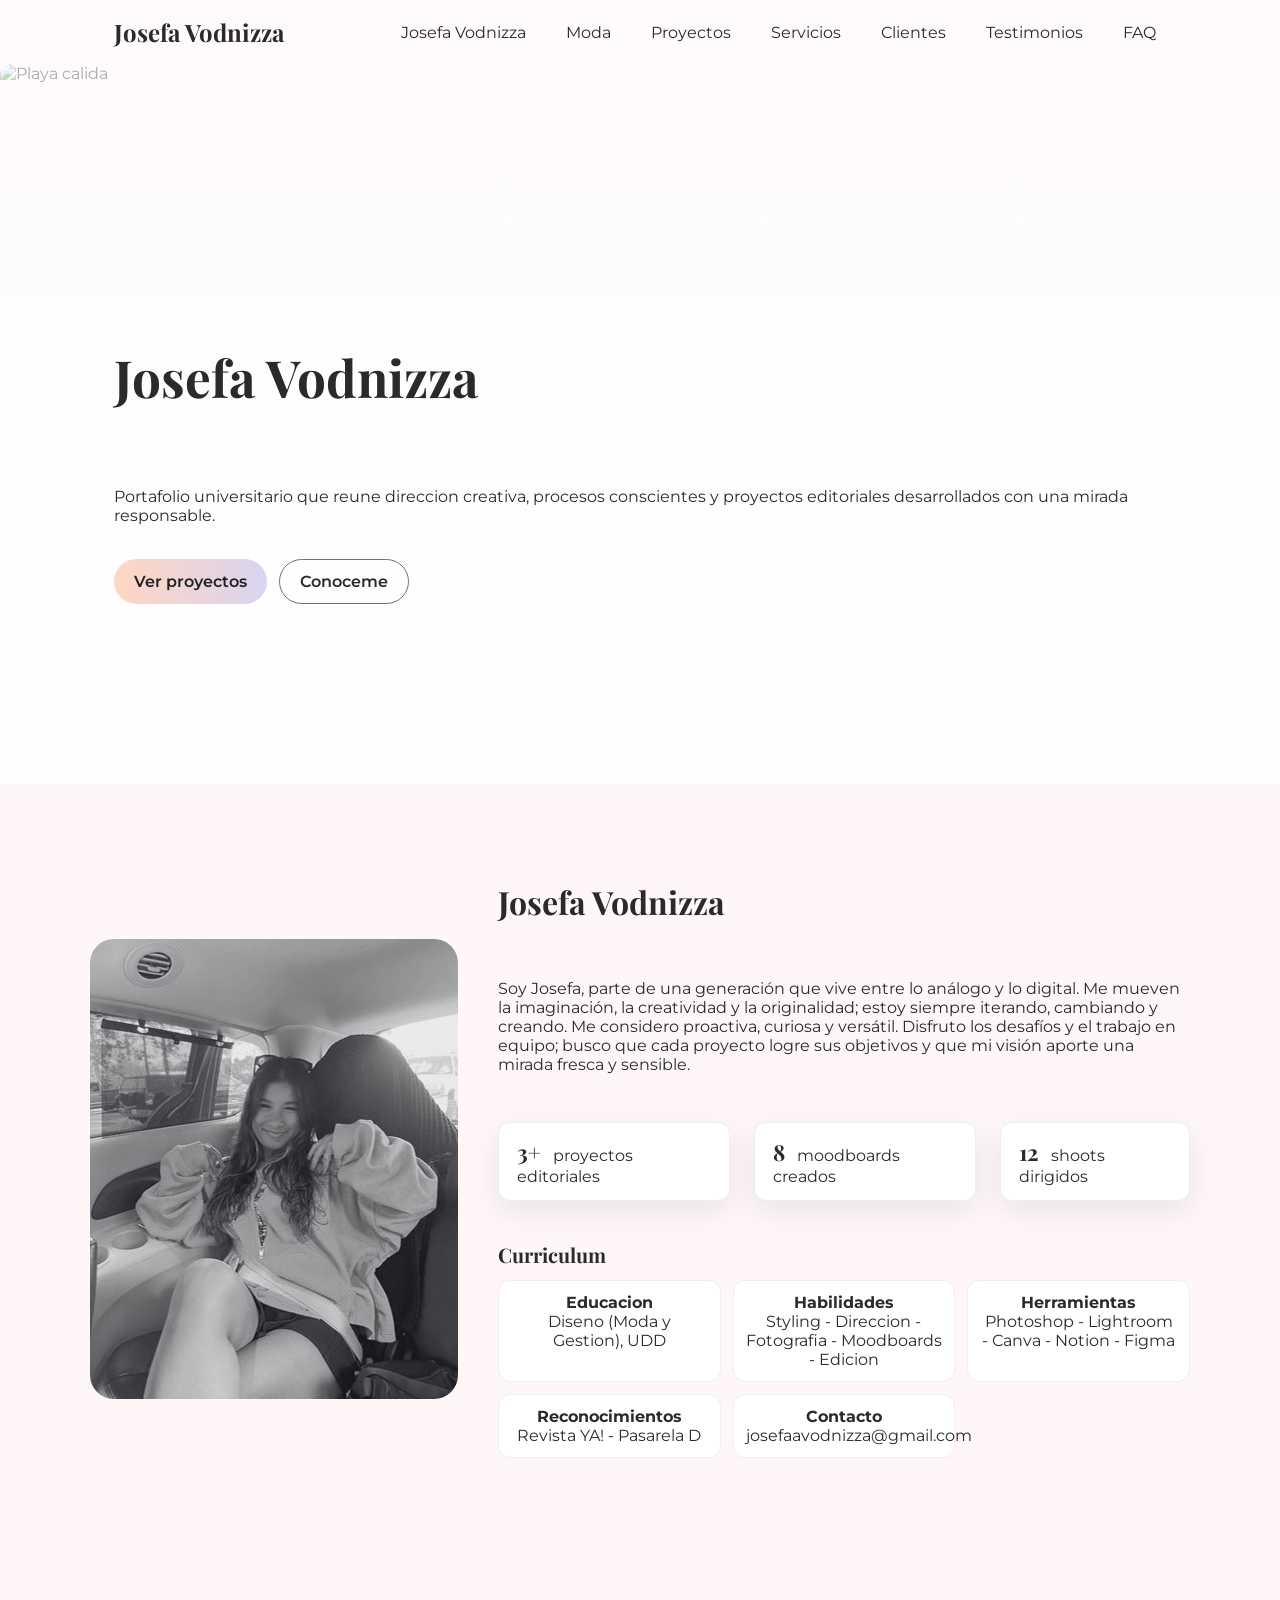
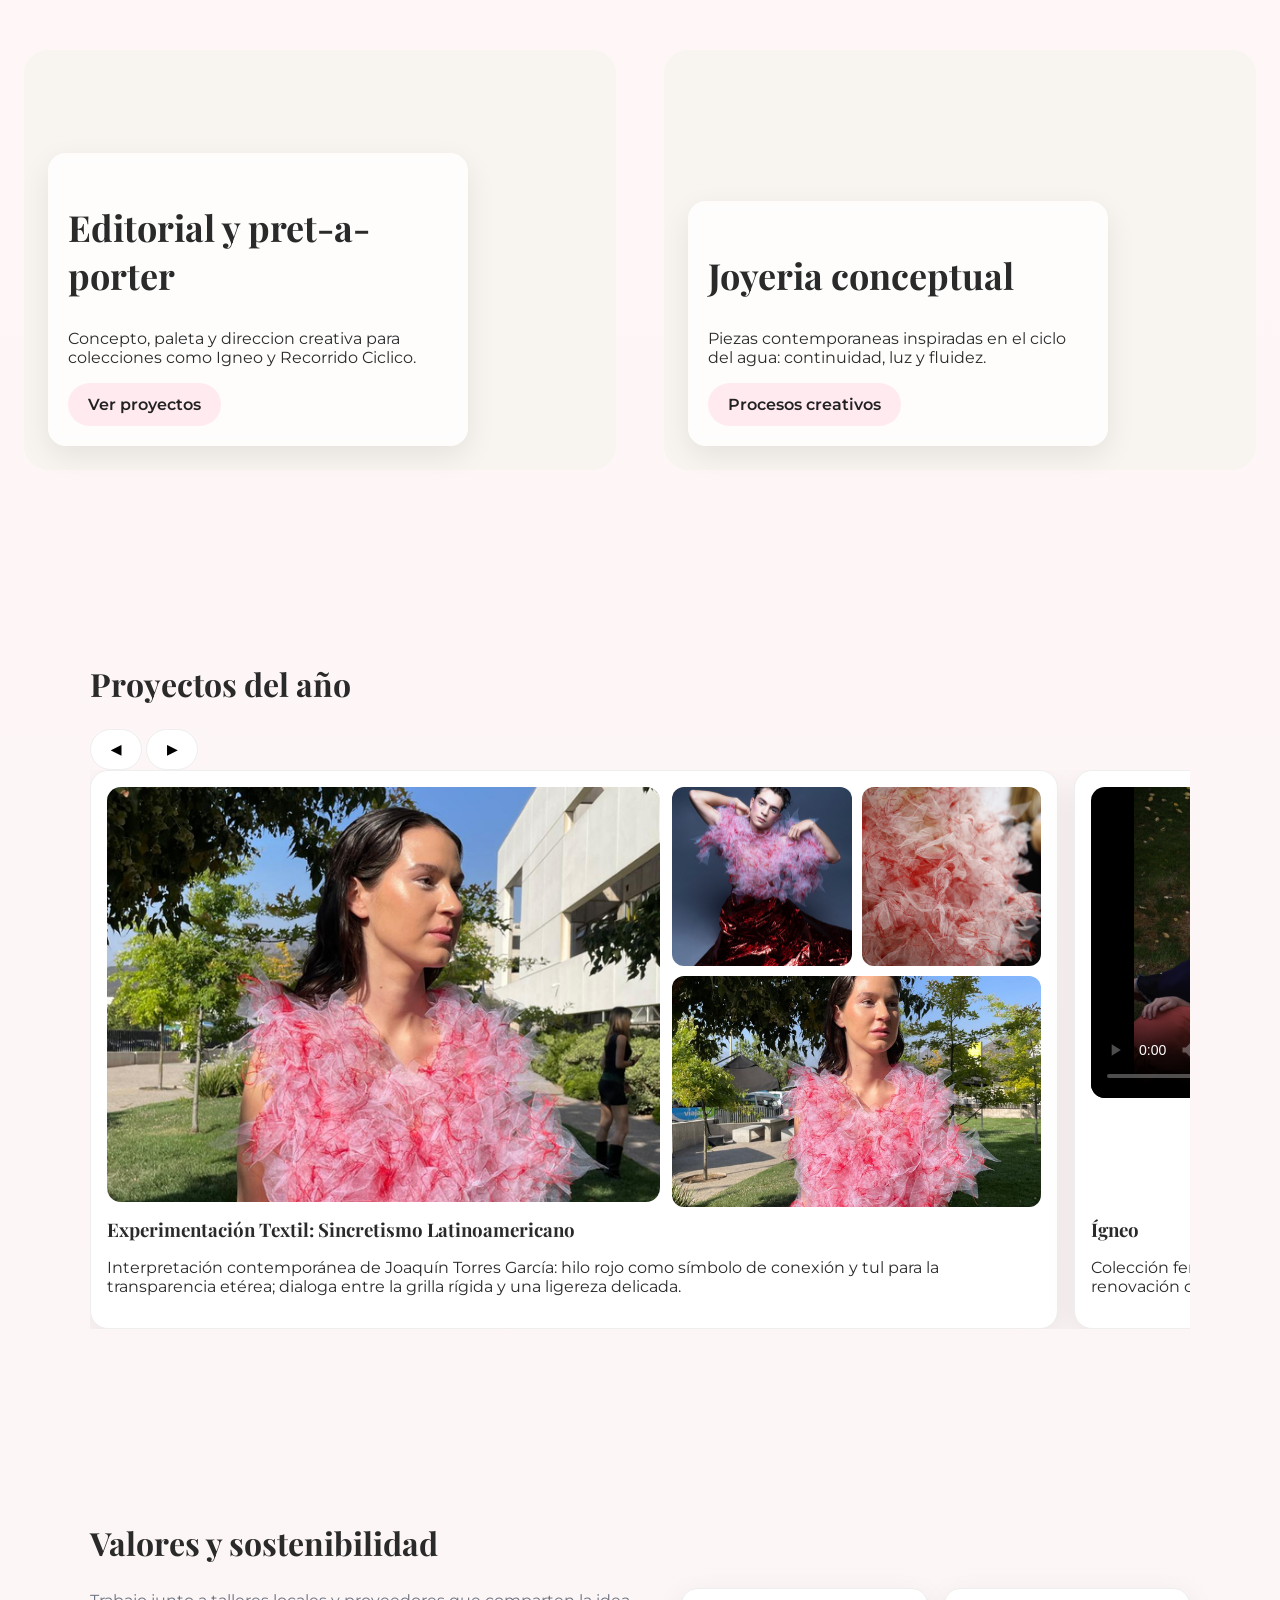
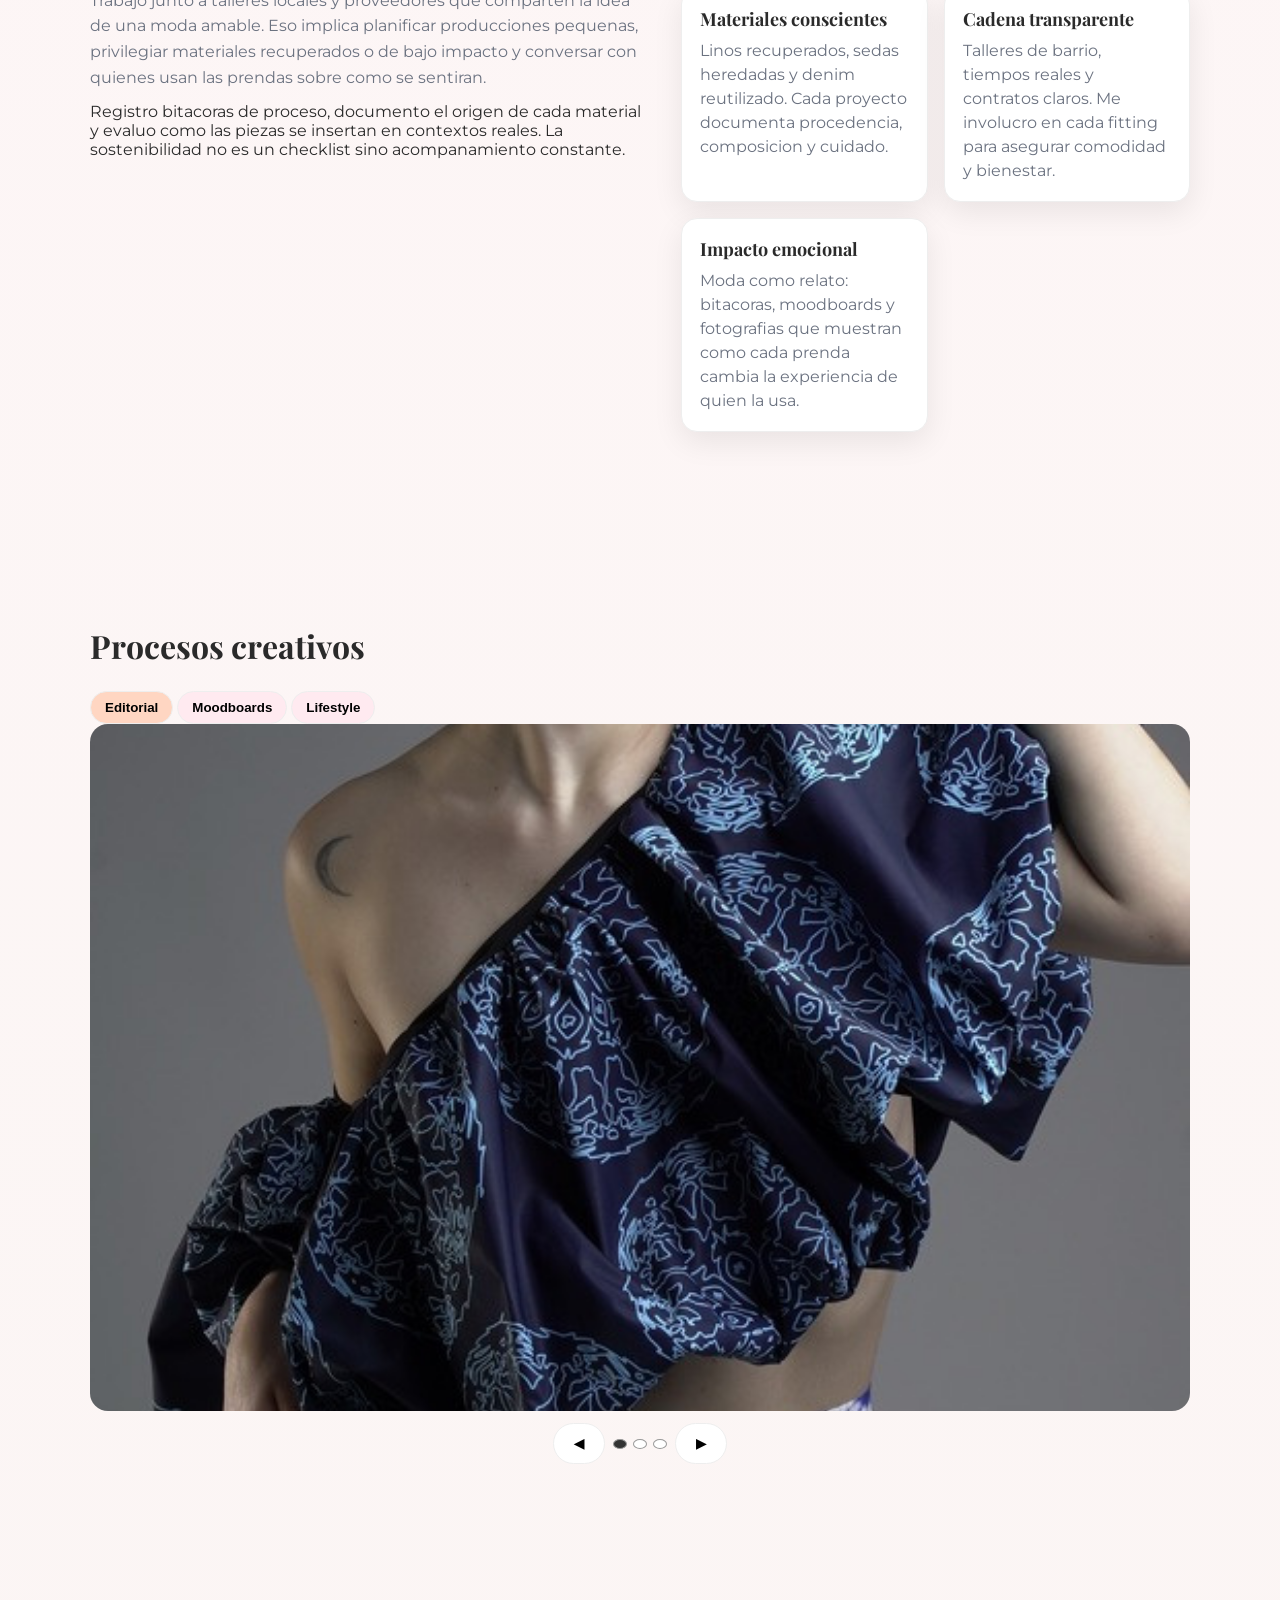
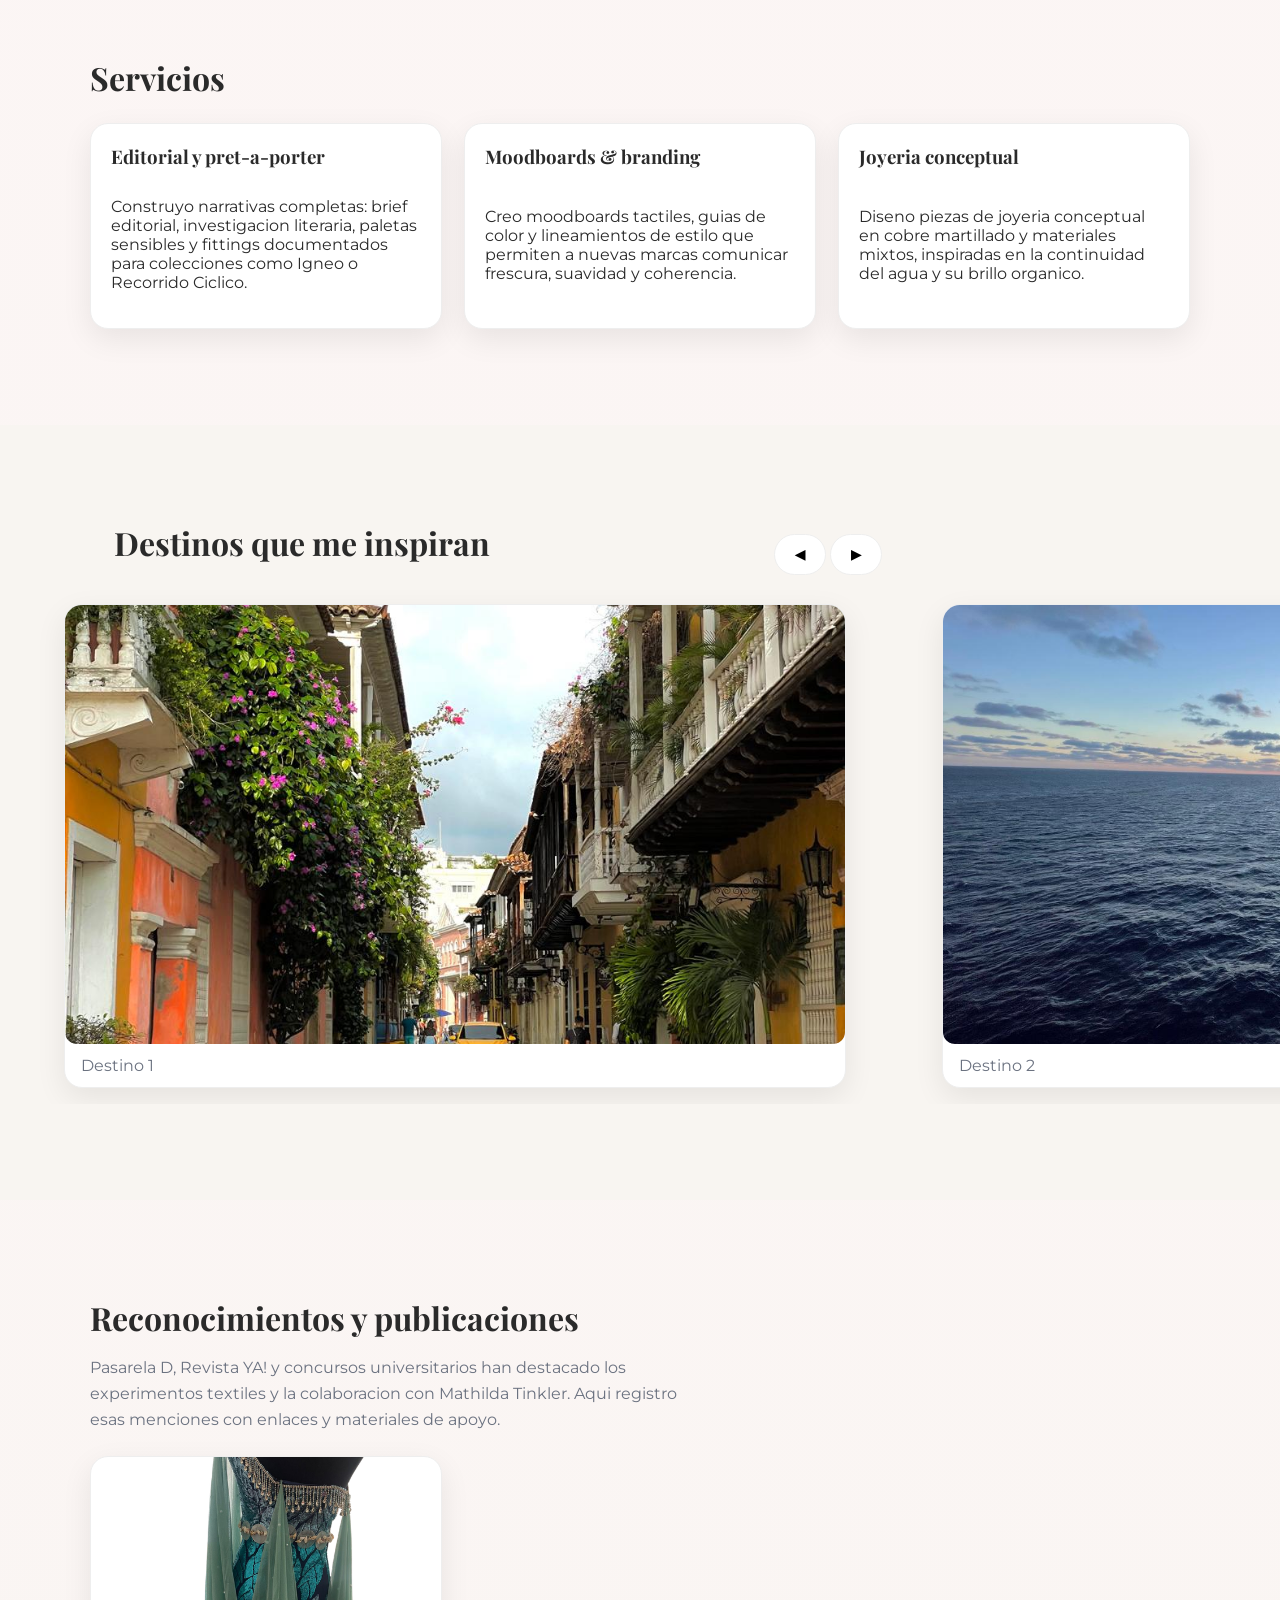
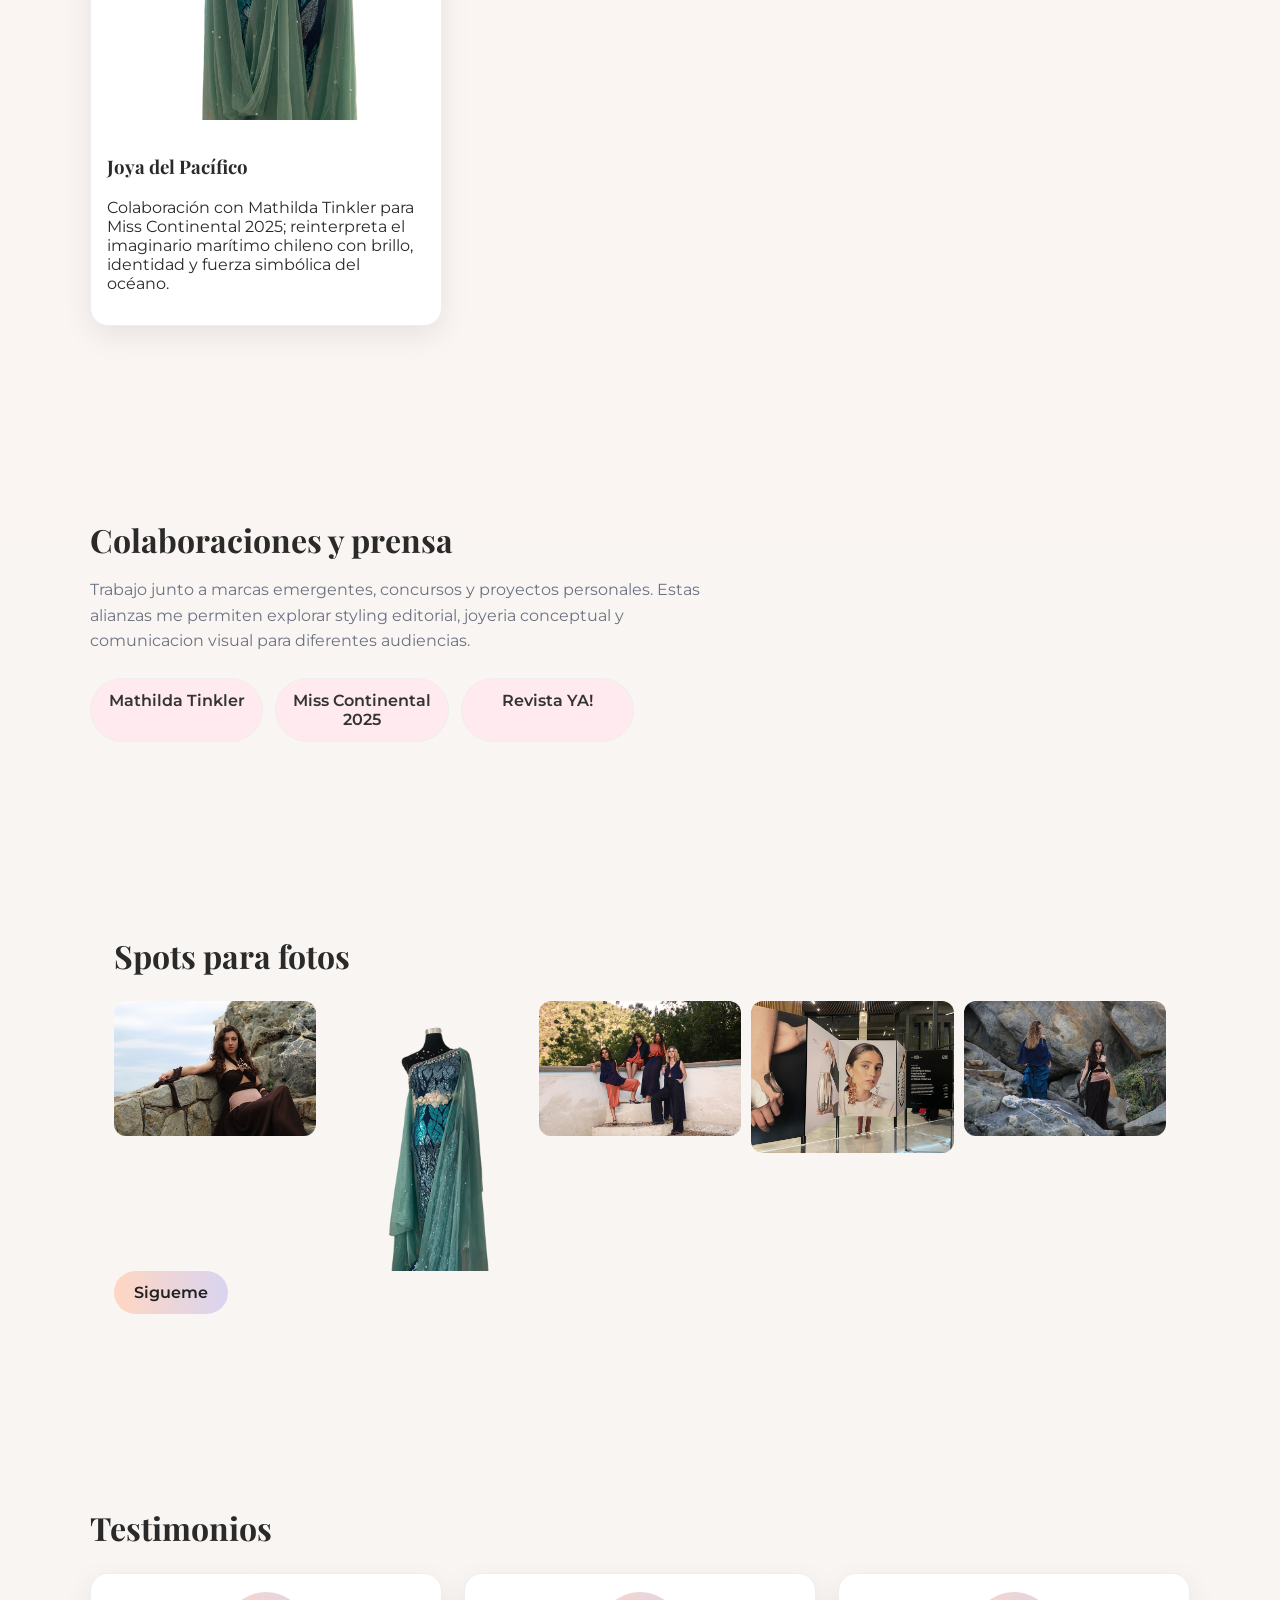
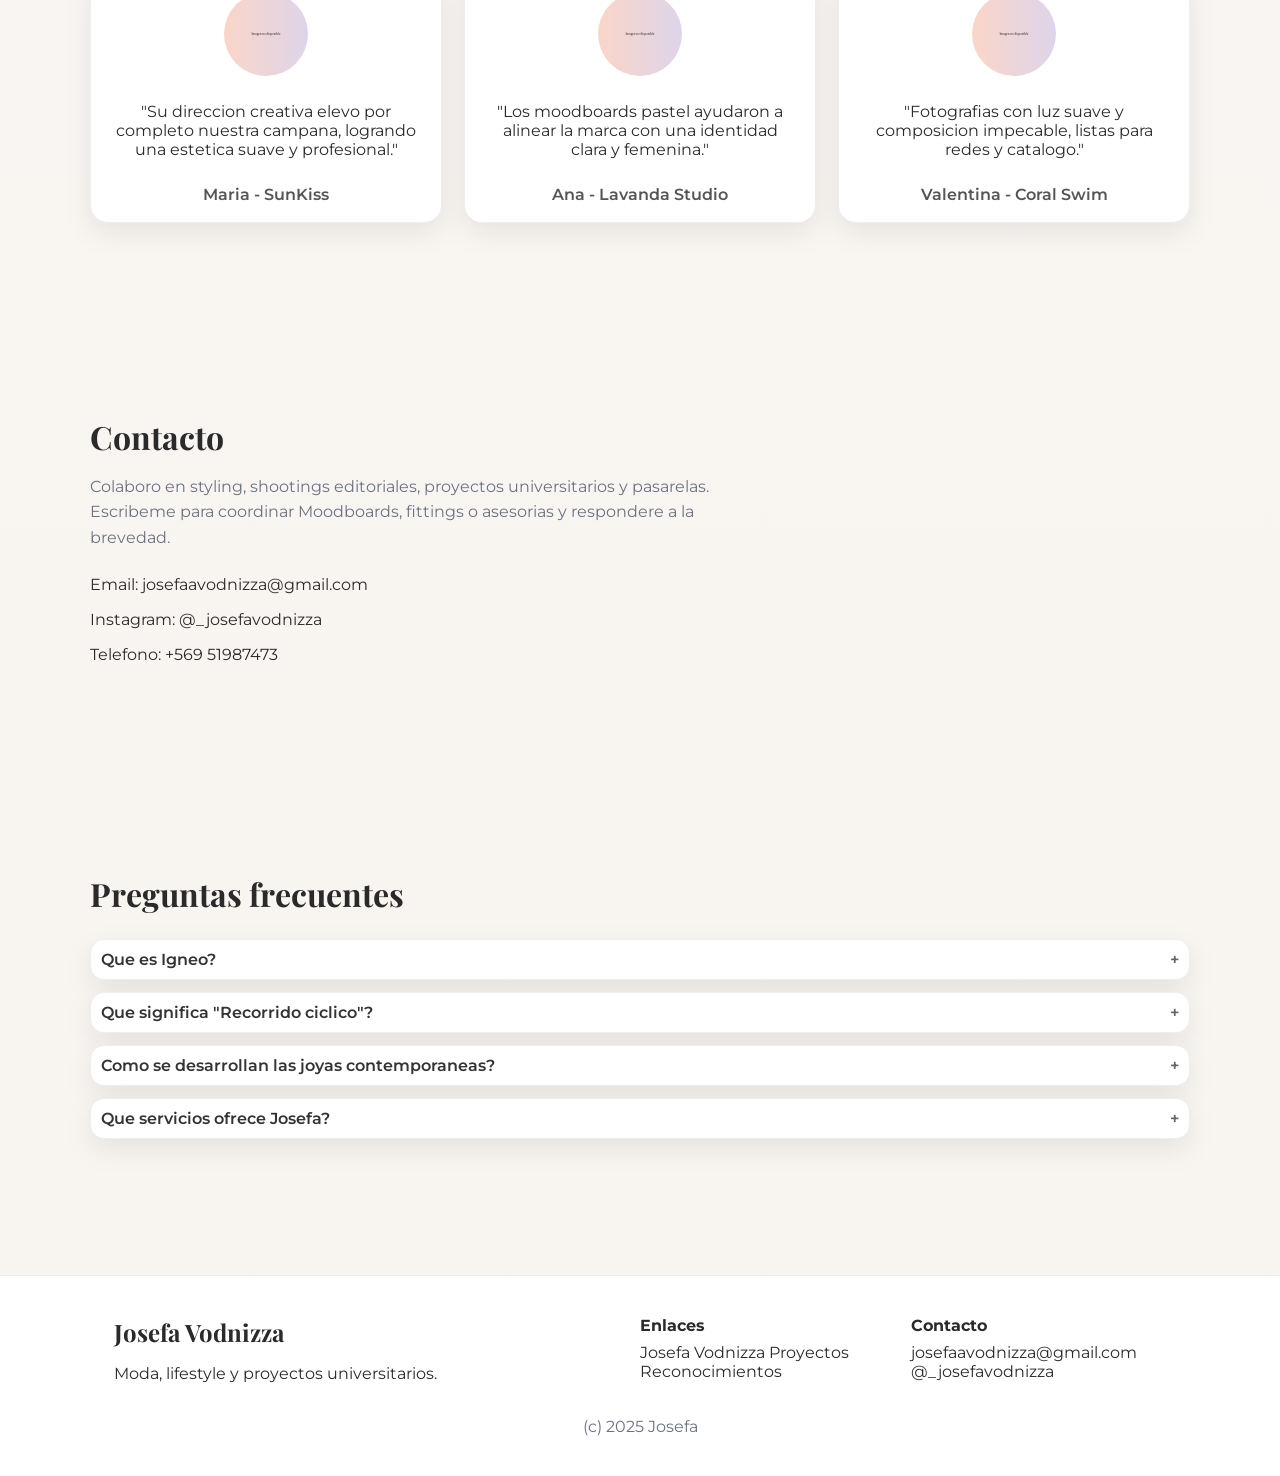
==== commit 9a8d1d46: "fix" ====
--- a/index.html
+++ b/index.html
@@ -86,7 +86,7 @@
   </section>
 
   <section id="proyectos" class="section container" aria-label="Proyectos">
-    <h2 class="section-title">Proyectos del ano</h2>
+    <h2 class="section-title">Proyectos del año</h2>
     <div class="slider-controls">
       <div class="controls">
         <button class="btn icon" id="p-prev">&#9664;</button>
--- a/css/styles.css
+++ b/css/styles.css
@@ -1,7 +1,8 @@
 :root{--ink:#2a2a2a;--muted:#6b7280;--rose-50:#fff6f8;--rose-100:#ffeaf0;--rose-300:#f7c6d0;--peach-300:#ffd6c2;--lavender-300:#d9d4f0;--sage-300:#cfe3d1;--cream:#f8f5f1;--white:#ffffff;--shadow:0 10px 30px rgba(0,0,0,.08);--fs-h1:clamp(32px,4vw,56px);--fs-h2:clamp(24px,3vw,36px);--fs-body:clamp(14px,1.6vw,16px)}
 *{box-sizing:border-box}
 html,body{margin:0;padding:0}
-body{font-family:Montserrat,system-ui,-apple-system,Segoe UI,Roboto,Ubuntu,Cantarell,"Helvetica Neue",Arial,sans-serif;color:var(--ink);background:linear-gradient(180deg,var(--rose-50),var(--cream));font-size:var(--fs-body)}
+body{font-family:Montserrat,system-ui,-apple-system,Segoe UI,Roboto,Ubuntu,Cantarell,"Helvetica Neue",Arial,sans-serif;color:var(--ink);background:linear-gradient(180deg,var(--rose-50),var(--cream));font-size:var(--fs-body);overflow-x:hidden}
+main{padding-top:64px}
 h1{font-family:"Playfair Display",serif;color:var(--ink);font-size:var(--fs-h1)}
 h2{font-family:"Playfair Display",serif;color:var(--ink);font-size:var(--fs-h2)}
 h3{font-family:"Playfair Display",serif;color:var(--ink)}
@@ -22,7 +23,7 @@
 .nav-links{display:flex;gap:20px}
 .nav-links a{padding:6px 10px;border-radius:999px}
 .nav-links a:hover{background:var(--rose-100)}
-.nav-toggle{display:none;border:0;background:var(--white);width:40px;height:40px;border-radius:50%}
+.nav-toggle{display:none;border:0;background:var(--white);width:40px;height:40px;border-radius:50%;align-items:center;justify-content:center}
 .hero{position:relative;min-height:80vh;display:grid}
 .hero-media{position:absolute;inset:0}
 .hero-media img{width:100%;height:100%;object-fit:cover}
@@ -137,4 +138,37 @@
 .proj-side .wide img{width:100%;height:auto;aspect-ratio:16/10;object-fit:cover;border-radius:12px}
 .proj-meta{margin-top:10px}
 .proj-meta h3{margin:0 0 6px}
-@media (max-width:680px){.projects-slider{grid-auto-columns:100%}.proj-layout{grid-template-columns:1fr}.proj-side{grid-template-columns:1fr 1fr}}
+@media (max-width:1100px){
+  .split-banner{grid-template-columns:1fr}
+  .split{margin:0 0 16px}
+  .hero-content{padding-top:110px;padding-bottom:32px}
+}
+@media (max-width:900px){
+  .nav-links{display:none;flex-direction:column;position:absolute;top:70px;right:16px;background:var(--white);padding:16px;border-radius:16px;box-shadow:var(--shadow);min-width:200px}
+  .nav-links a{display:block;text-align:right}
+  .nav-toggle{display:flex}
+}
+@media (max-width:800px){
+  .values-layout{grid-template-columns:1fr}
+  .services-grid{grid-template-columns:1fr}
+  .grid{grid-template-columns:1fr 1fr}
+  .about{grid-template-columns:1fr}
+  .about-photo{max-width:320px;margin:0 auto 24px}
+}
+@media (max-width:680px){
+  .projects-slider{grid-auto-columns:100%}
+  .proj-layout{grid-template-columns:1fr}
+  .proj-side{grid-template-columns:1fr 1fr}
+  .section{padding:48px 0}
+  .hero-content{text-align:center}
+  .hero-content .cta-group{justify-content:center}
+  .stats{flex-direction:column}
+  .instagram .insta-row{grid-template-columns:repeat(2,1fr)}
+}
+@media (max-width:480px){
+  .grid{grid-template-columns:1fr}
+  .proj-side{grid-template-columns:1fr}
+  .values-grid{grid-template-columns:1fr}
+  .instagram .insta-row{grid-template-columns:repeat(2,1fr)}
+  .footer-grid{grid-template-columns:1fr}
+}
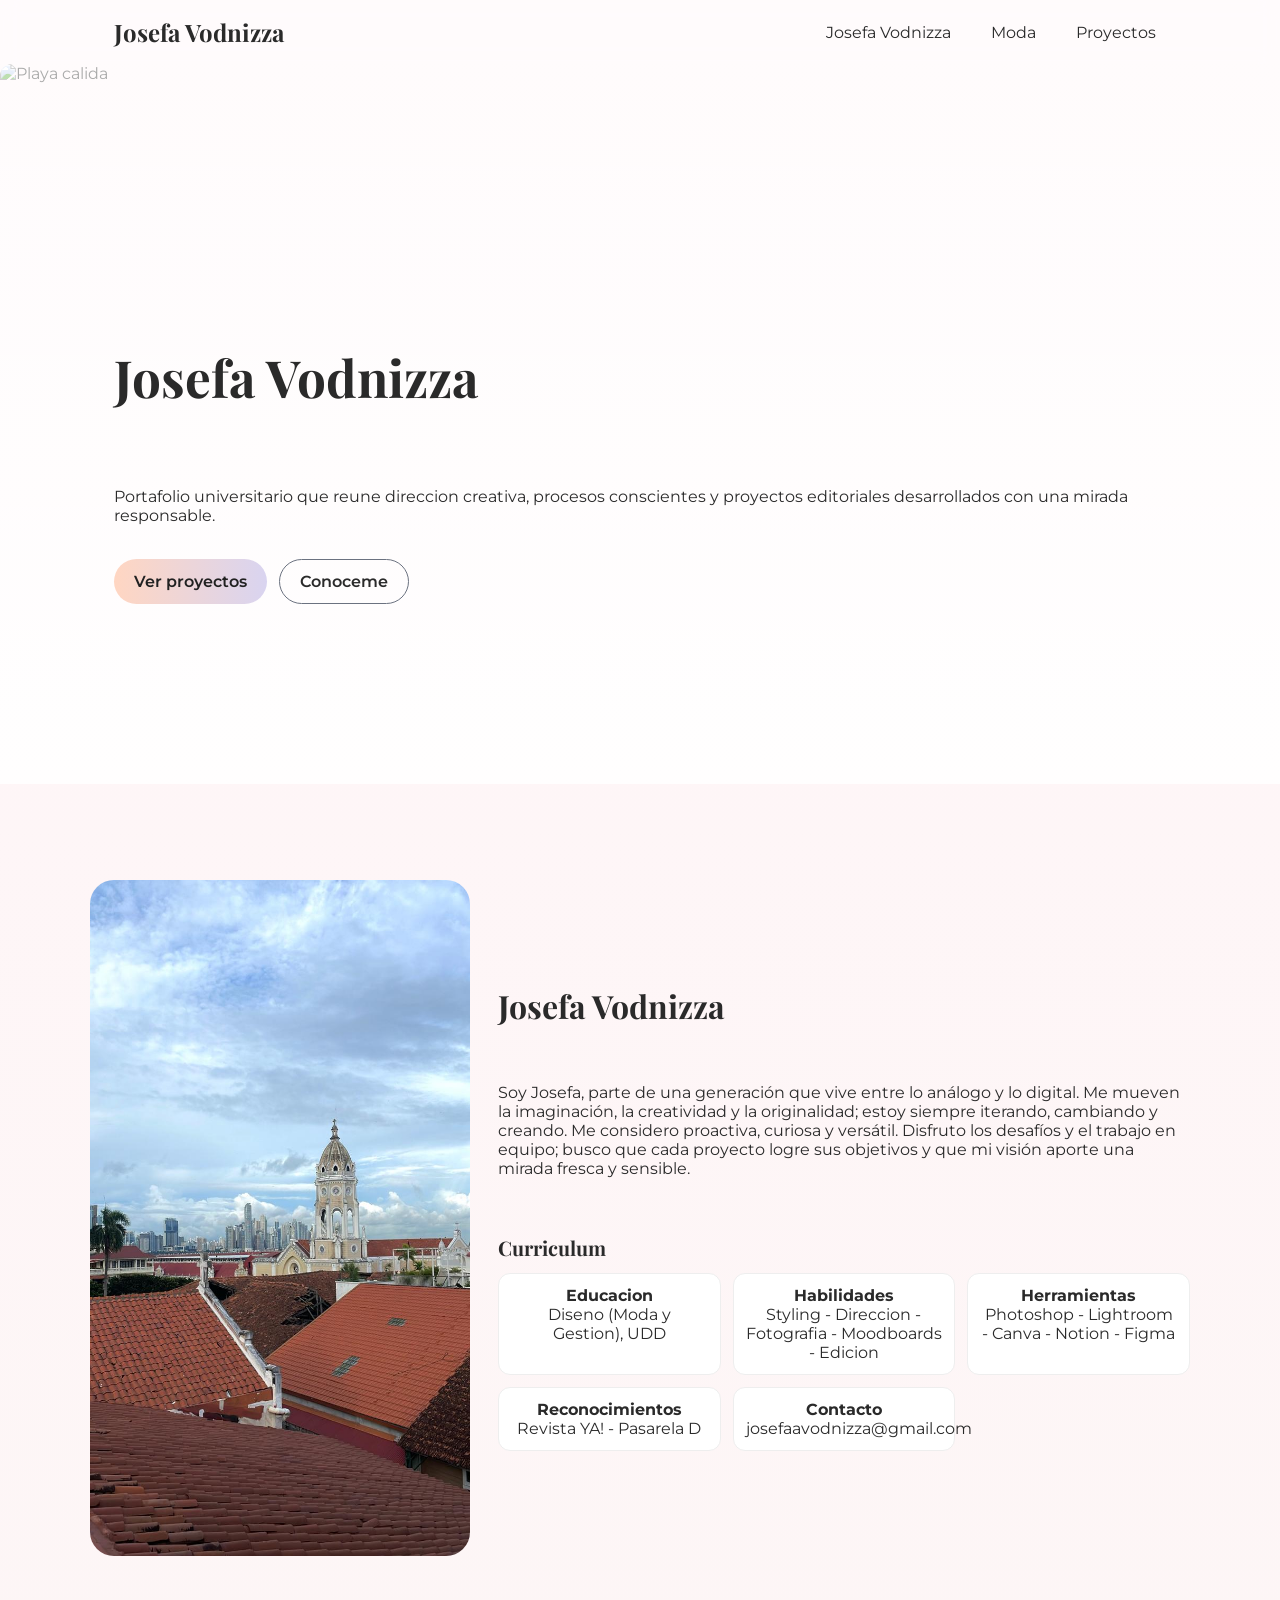
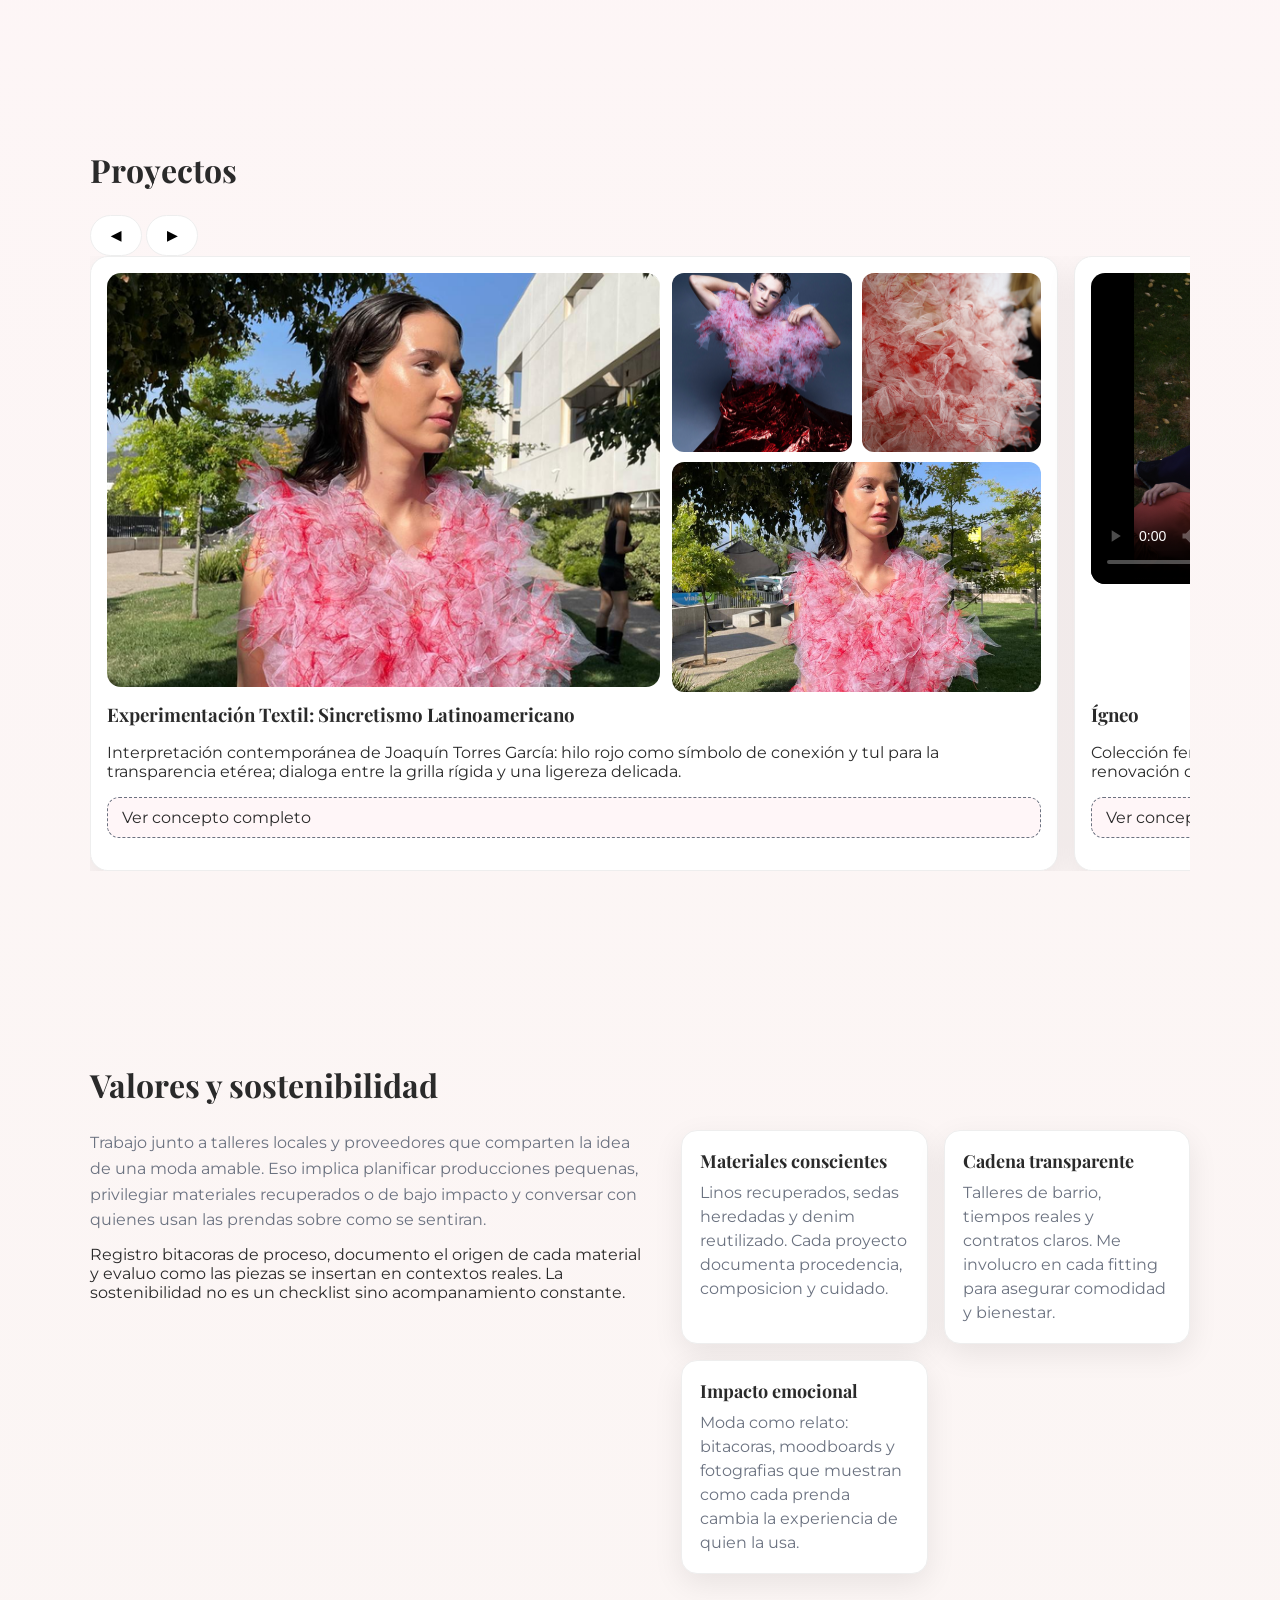
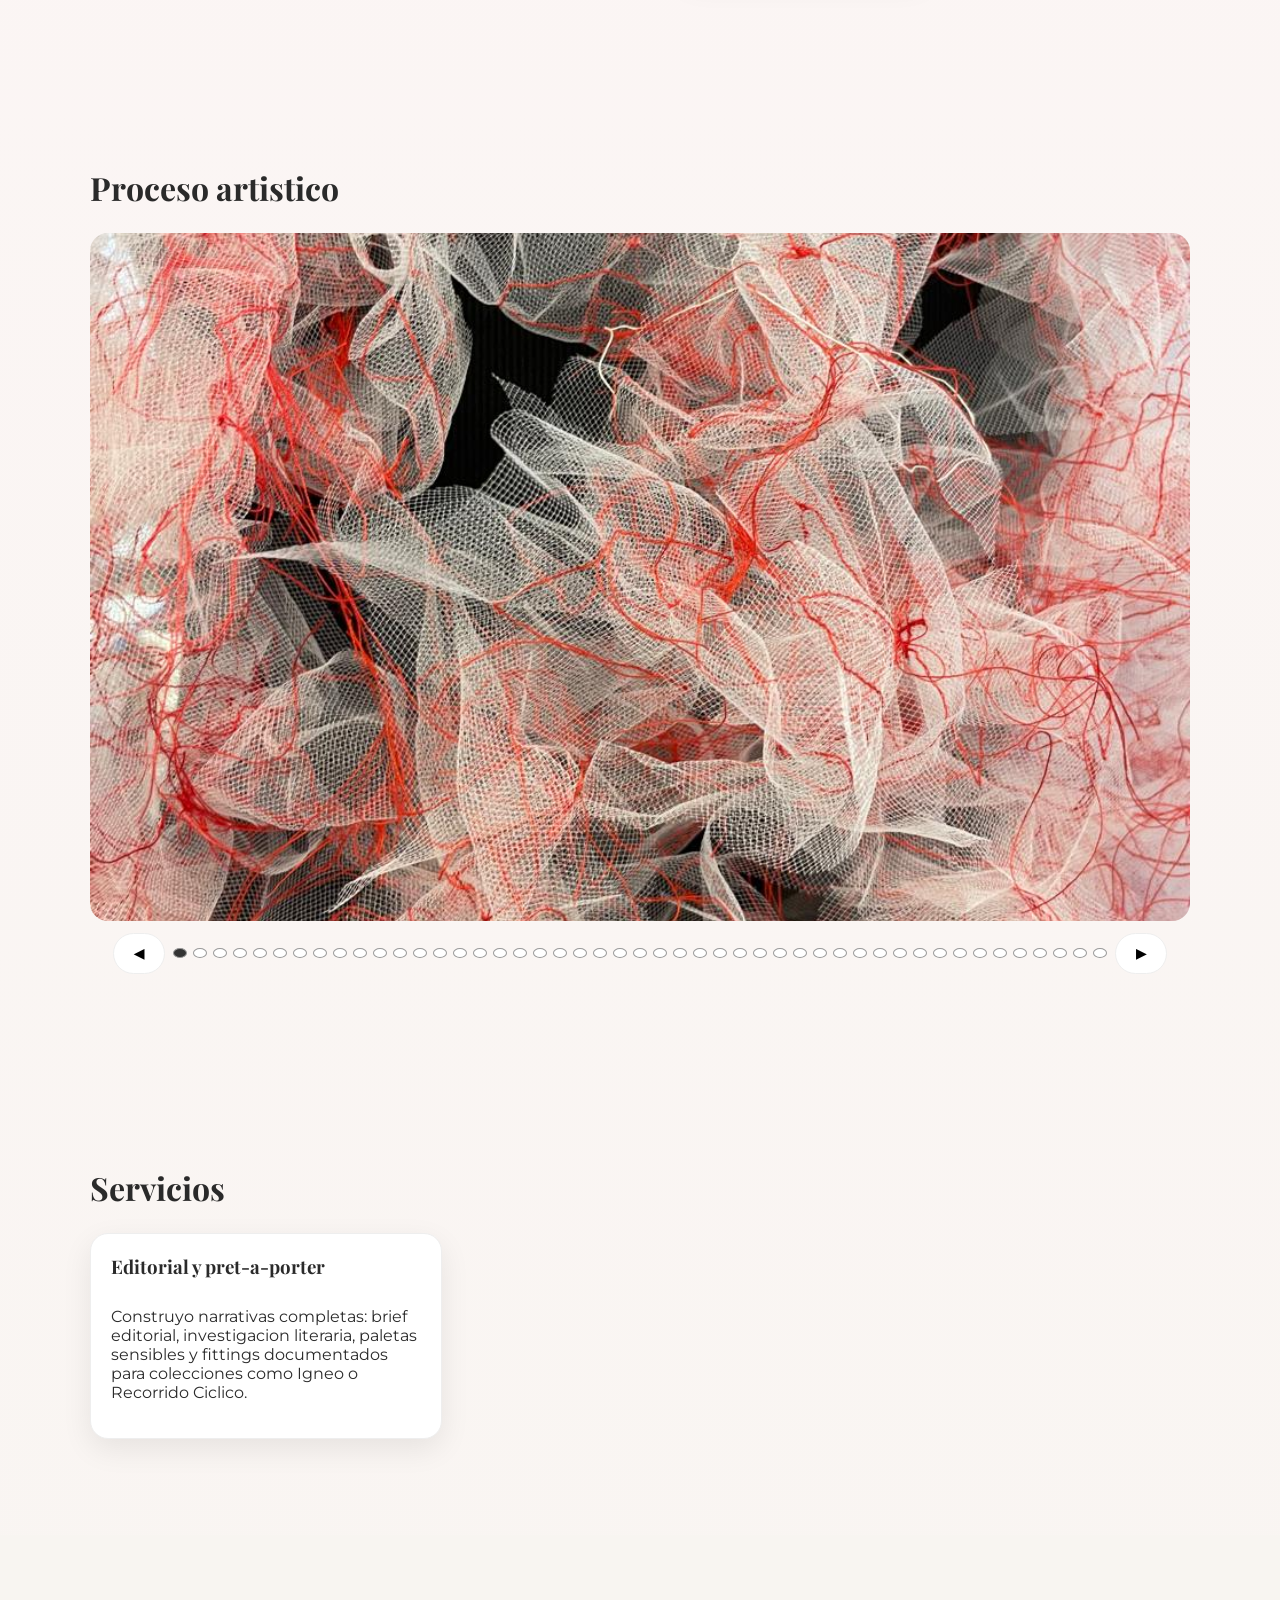
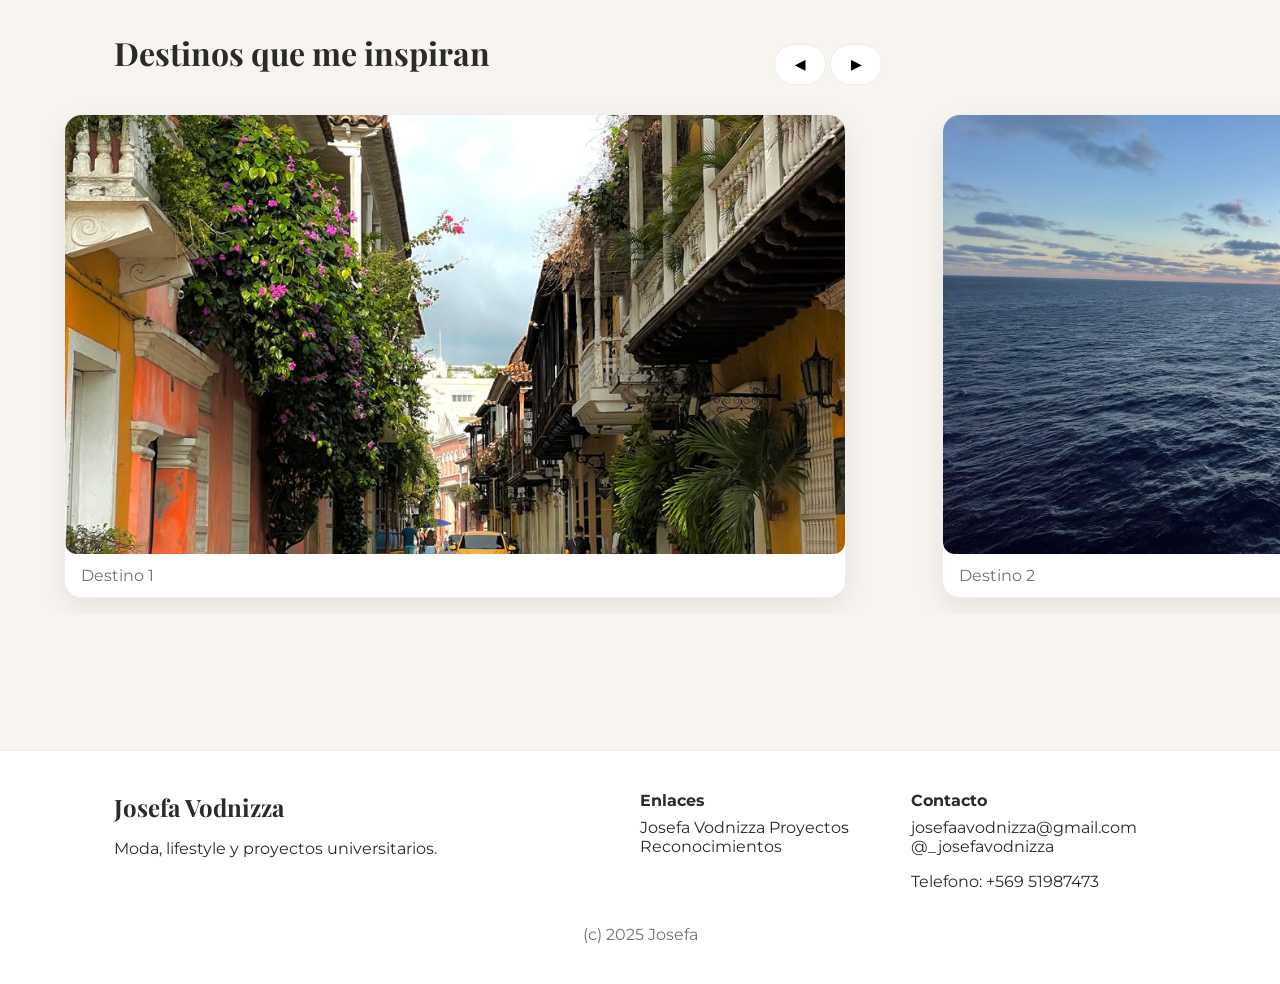
==== commit 07dfb585: "fix" ====
--- a/index.html
+++ b/index.html
@@ -18,10 +18,6 @@
       <a href="#sobre">Josefa Vodnizza</a>
       <a href="#moda">Moda</a>
       <a href="#proyectos">Proyectos</a>
-      <a href="#servicios">Servicios</a>
-      <a href="#clientes">Clientes</a>
-      <a href="#testimonios">Testimonios</a>
-      <a href="#faq">FAQ</a>
     </nav>
     <button class="nav-toggle" id="nav-toggle" aria-label="Abrir menu">&#9776;</button>
   </div>
@@ -45,15 +41,10 @@
 
   <section id="sobre" class="section container">
     <div class="about">
-      <img src="josefa.jpg" alt="Retrato" loading="lazy" class="about-photo">
+      <img src="josefa.jpeg" alt="Retrato" loading="lazy" class="about-photo">
       <div class="about-text">
         <h2 class="section-title">Josefa Vodnizza</h2>
                 <p id="about-text-p">Soy Josefa, disenadora en formacion nacida en 2003, parte de una generacion que vive entre lo analogico y lo digital. Me mueve la curiosidad: trabajo con fotografia, viajes e ilustracion para construir narrativas sensibles que priorizan el trabajo en equipo y la responsabilidad en cada etapa.</p>
-        <div class="stats">
-          <div class="stat"><span>3+</span> proyectos editoriales</div>
-          <div class="stat"><span>8</span> moodboards creados</div>
-          <div class="stat"><span>12</span> shoots dirigidos</div>
-        </div>
         <div class="cv-block">
           <h3>Curriculum</h3>
           <div class="cv-compact">
@@ -68,25 +59,8 @@
     </div>
   </section>
 
-  <section id="moda" class="section split-banner" aria-label="Moda">
-    <div class="split" style="--bg:url('destinos-inspiran/WhatsApp Image 2025-11-18 at 14.21.20 (1).jpeg')">
-      <div class="split-content">
-        <h2>Editorial y pret-a-porter</h2>
-        <p>Concepto, paleta y direccion creativa para colecciones como Igneo y Recorrido Ciclico.</p>
-        <a class="btn secondary" href="#proyectos">Ver proyectos</a>
-      </div>
-    </div>
-    <div class="split" style="--bg:url('destinos-inspiran/WhatsApp Image 2025-11-18 at 14.21.20 (2).jpeg')">
-      <div class="split-content">
-        <h2>Joyeria conceptual</h2>
-        <p>Piezas contemporaneas inspiradas en el ciclo del agua: continuidad, luz y fluidez.</p>
-        <a class="btn secondary" href="#proceso">Procesos creativos</a>
-      </div>
-    </div>
-  </section>
-
   <section id="proyectos" class="section container" aria-label="Proyectos">
-    <h2 class="section-title">Proyectos del año</h2>
+    <h2 class="section-title">Proyectos</h2>
     <div class="slider-controls">
       <div class="controls">
         <button class="btn icon" id="p-prev">&#9664;</button>
@@ -122,15 +96,12 @@
     </div>
   </section>
 
-  <section id="proceso" class="section container" aria-label="Procesos creativos">
-    <h2 class="section-title">Procesos creativos</h2>
-    <div class="tabs">
-      <button class="tab active" data-cat="editorial">Editorial</button>
-      <button class="tab" data-cat="moodboards">Moodboards</button>
-      <button class="tab" data-cat="lifestyle">Lifestyle</button>
-    </div>
+  <section id="proceso" class="section container" aria-label="Proceso artistico">
+    <h2 class="section-title">Proceso artistico</h2>
     <div class="gallery" id="gallery">
-      <div class="gallery-track"></div>
+      <div class="gallery-frame">
+        <div class="gallery-track"></div>
+      </div>
       <div class="gallery-controls">
         <button class="btn icon" id="g-prev">&#9664;</button>
         <div class="dots" id="g-dots"></div>
@@ -145,14 +116,6 @@
       <article class="service-card">
         <h3>Editorial y pret-a-porter</h3>
         <p>Construyo narrativas completas: brief editorial, investigacion literaria, paletas sensibles y fittings documentados para colecciones como Igneo o Recorrido Ciclico.</p>
-      </article>
-      <article class="service-card">
-        <h3>Moodboards & branding</h3>
-        <p>Creo moodboards tactiles, guias de color y lineamientos de estilo que permiten a nuevas marcas comunicar frescura, suavidad y coherencia.</p>
-      </article>
-      <article class="service-card">
-        <h3>Joyeria conceptual</h3>
-        <p>Diseno piezas de joyeria conceptual en cobre martillado y materiales mixtos, inspiradas en la continuidad del agua y su brillo organico.</p>
       </article>
     </div>
   </section>
@@ -179,77 +142,6 @@
     </div>
   </section>
 
-  <section id="reconocimientos" class="section container" aria-label="Reconocimientos y publicaciones">
-    <h2 class="section-title">Reconocimientos y publicaciones</h2>
-    <p class="section-note">Pasarela D, Revista YA! y concursos universitarios han destacado los experimentos textiles y la colaboracion con Mathilda Tinkler. Aqui registro esas menciones con enlaces y materiales de apoyo.</p>
-    <div class="grid" id="recon-grid"></div>
-  </section>
-
-  <section id="clientes" class="section container" aria-label="Colaboraciones y prensa">
-    <h2 class="section-title">Colaboraciones y prensa</h2>
-    <p class="section-note">Trabajo junto a marcas emergentes, concursos y proyectos personales. Estas alianzas me permiten explorar styling editorial, joyeria conceptual y comunicacion visual para diferentes audiencias.</p>
-    <div class="logo-row">
-      <div class="logo-chip">Mathilda Tinkler</div>
-      <div class="logo-chip">Miss Continental 2025</div>
-      <div class="logo-chip">Revista YA!</div>
-    </div>
-  </section>
-
-  <section class="section instagram" aria-label="Instagram">
-    <div class="container">
-      <h2 class="section-title">Spots para fotos</h2>
-      <div class="insta-row">
-        <img src="assets/images/portfolio/page-8-img-60.jpeg" alt="Spot 1" loading="lazy" decoding="async" sizes="(max-width:680px) 33vw, 20vw">
-        <img src="assets/images/portfolio/page-8-img-61.jpeg" alt="Spot 2" loading="lazy" decoding="async" sizes="(max-width:680px) 33vw, 20vw">
-        <img src="assets/images/portfolio/page-8-img-62.jpeg" alt="Spot 3" loading="lazy" decoding="async" sizes="(max-width:680px) 33vw, 20vw">
-        <img src="assets/images/portfolio/page-15-img-614.jpeg" alt="Spot 4" loading="lazy" decoding="async" sizes="(max-width:680px) 33vw, 20vw">
-        <img src="assets/images/portfolio/page-15-img-629.jpeg" alt="Spot 5" loading="lazy" decoding="async" sizes="(max-width:680px) 33vw, 20vw">
-      </div>
-      <a class="btn primary" href="https://www.instagram.com/_josefavodnizza" target="_blank" rel="noopener">Sigueme</a>
-    </div>
-  </section>
-
-  <section id="testimonios" class="section container" aria-label="Testimonios">
-    <h2 class="section-title">Testimonios</h2>
-    <div class="testimonials-grid">
-      <article class="testimonial">
-        <img src="https://images.unsplash.com/photo-1517841905240-472988babdf9?q=80&w=200&auto=format&fit=crop" alt="Cliente" loading="lazy">
-        <p>"Su direccion creativa elevo por completo nuestra campana, logrando una estetica suave y profesional."</p>
-        <div class="author">Maria - SunKiss</div>
-      </article>
-      <article class="testimonial">
-        <img src="https://images.unsplash.com/photo-1526045612212-70caf35c14df?q=80&w=200&auto=format&fit=crop" alt="Cliente" loading="lazy">
-        <p>"Los moodboards pastel ayudaron a alinear la marca con una identidad clara y femenina."</p>
-        <div class="author">Ana - Lavanda Studio</div>
-      </article>
-      <article class="testimonial">
-        <img src="https://images.unsplash.com/photo-1500530855697-b586d89ba3ee?q=80&w=200&auto=format&fit=crop" alt="Cliente" loading="lazy">
-        <p>"Fotografias con luz suave y composicion impecable, listas para redes y catalogo."</p>
-        <div class="author">Valentina - Coral Swim</div>
-      </article>
-    </div>
-  </section>
-  <section id="contacto" class="section container" aria-label="Contacto">
-    <h2 class="section-title">Contacto</h2>
-    <p class="section-note">Colaboro en styling, shootings editoriales, proyectos universitarios y pasarelas. Escribeme para coordinar Moodboards, fittings o asesorias y respondere a la brevedad.</p>
-    <div class="contact-rows">
-      <p>Email: <a id="contact-email" href="mailto:josefaavodnizza@gmail.com">josefaavodnizza@gmail.com</a></p>
-      <p>Instagram: <a id="contact-instagram" href="https://www.instagram.com/_josefavodnizza" target="_blank" rel="noopener">@_josefavodnizza</a></p>
-      <p>Telefono: <span id="contact-phone">+569 51987473</span></p>
-    </div>
-  </section>
-
-  <section id="faq" class="section container" aria-label="Preguntas frecuentes">
-    <h2 class="section-title">Preguntas frecuentes</h2>
-    <div class="faq">
-      <details class="faq-item"><summary>Que es Igneo?</summary><p>Coleccion que mezcla intensidad volcanica y narrativa literaria. Paleta: terracota y azul marino; siluetas fluidas y cortes audaces.</p></details>
-      <details class="faq-item"><summary>Que significa "Recorrido ciclico"?</summary><p>El agua como memoria y ciclo sin fin. Transparencia y reflejo revelan capas de sentido que evolucionan con cada mirada.</p></details>
-      <details class="faq-item"><summary>Como se desarrollan las joyas contemporaneas?</summary><p>Piezas en cobre martillado con formas ondulantes; reflejan continuidad y cambio, inspiradas en el ciclo del agua.</p></details>
-      <details class="faq-item"><summary>Que servicios ofrece Josefa?</summary><p>Editorial de moda y pret-a-porter, moodboards/branding y joyeria conceptual.</p></details>
-    </div>
-  </section>
-
-
 
 </main>
 
@@ -269,6 +161,7 @@
         <div class="footer-title">Contacto</div>
         <a href="mailto:josefaavodnizza@gmail.com">josefaavodnizza@gmail.com</a>
         <a href="https://www.instagram.com/_josefavodnizza" target="_blank" rel="noopener">@_josefavodnizza</a>
+        <p>Telefono: <span id="contact-phone">+569 51987473</span></p>
       </div>
     </div>
     <div class="container copyright">(c) 2025 Josefa</div>
--- a/css/styles.css
+++ b/css/styles.css
@@ -101,7 +101,8 @@
 .tab{background:var(--rose-100);border:1px solid #eee;border-radius:999px;padding:8px 14px;font-weight:600}
 .tab.active{background:var(--peach-300)}
 .gallery{display:grid;gap:12px}
-.gallery-track{display:grid;grid-auto-flow:column;grid-auto-columns:100%;gap:12px;overflow:hidden;border-radius:18px}
+.gallery-frame{overflow:hidden;border-radius:18px}
+.gallery-track{display:grid;grid-auto-flow:column;grid-auto-columns:100%;gap:12px}
 .gallery-item{position:relative}
 .gallery-item img{width:100%;height:auto;aspect-ratio:16/10;object-fit:cover}
 .gallery-controls{display:flex;align-items:center;justify-content:center;gap:8px}
@@ -138,6 +139,12 @@
 .proj-side .wide img{width:100%;height:auto;aspect-ratio:16/10;object-fit:cover;border-radius:12px}
 .proj-meta{margin-top:10px}
 .proj-meta h3{margin:0 0 6px}
+.proj-toggle{margin-top:8px;padding:10px 14px;border-radius:12px;border:1px dashed var(--muted);background:var(--rose-50);color:var(--ink);cursor:pointer;transition:.2s ease;user-select:none}
+.proj-toggle:hover,.proj-toggle:focus-visible{background:var(--rose-100)}
+.proj-toggle:focus-visible{outline:2px solid var(--lavender-300);outline-offset:2px}
+.proj-extra{margin-top:10px;padding:14px;border-radius:12px;border:1px solid #eee;background:var(--white);box-shadow:var(--shadow)}
+.proj-extra p{margin:0 0 8px;line-height:1.6;color:var(--muted)}
+.proj-extra p:last-child{margin-bottom:0}
 @media (max-width:1100px){
   .split-banner{grid-template-columns:1fr}
   .split{margin:0 0 16px}
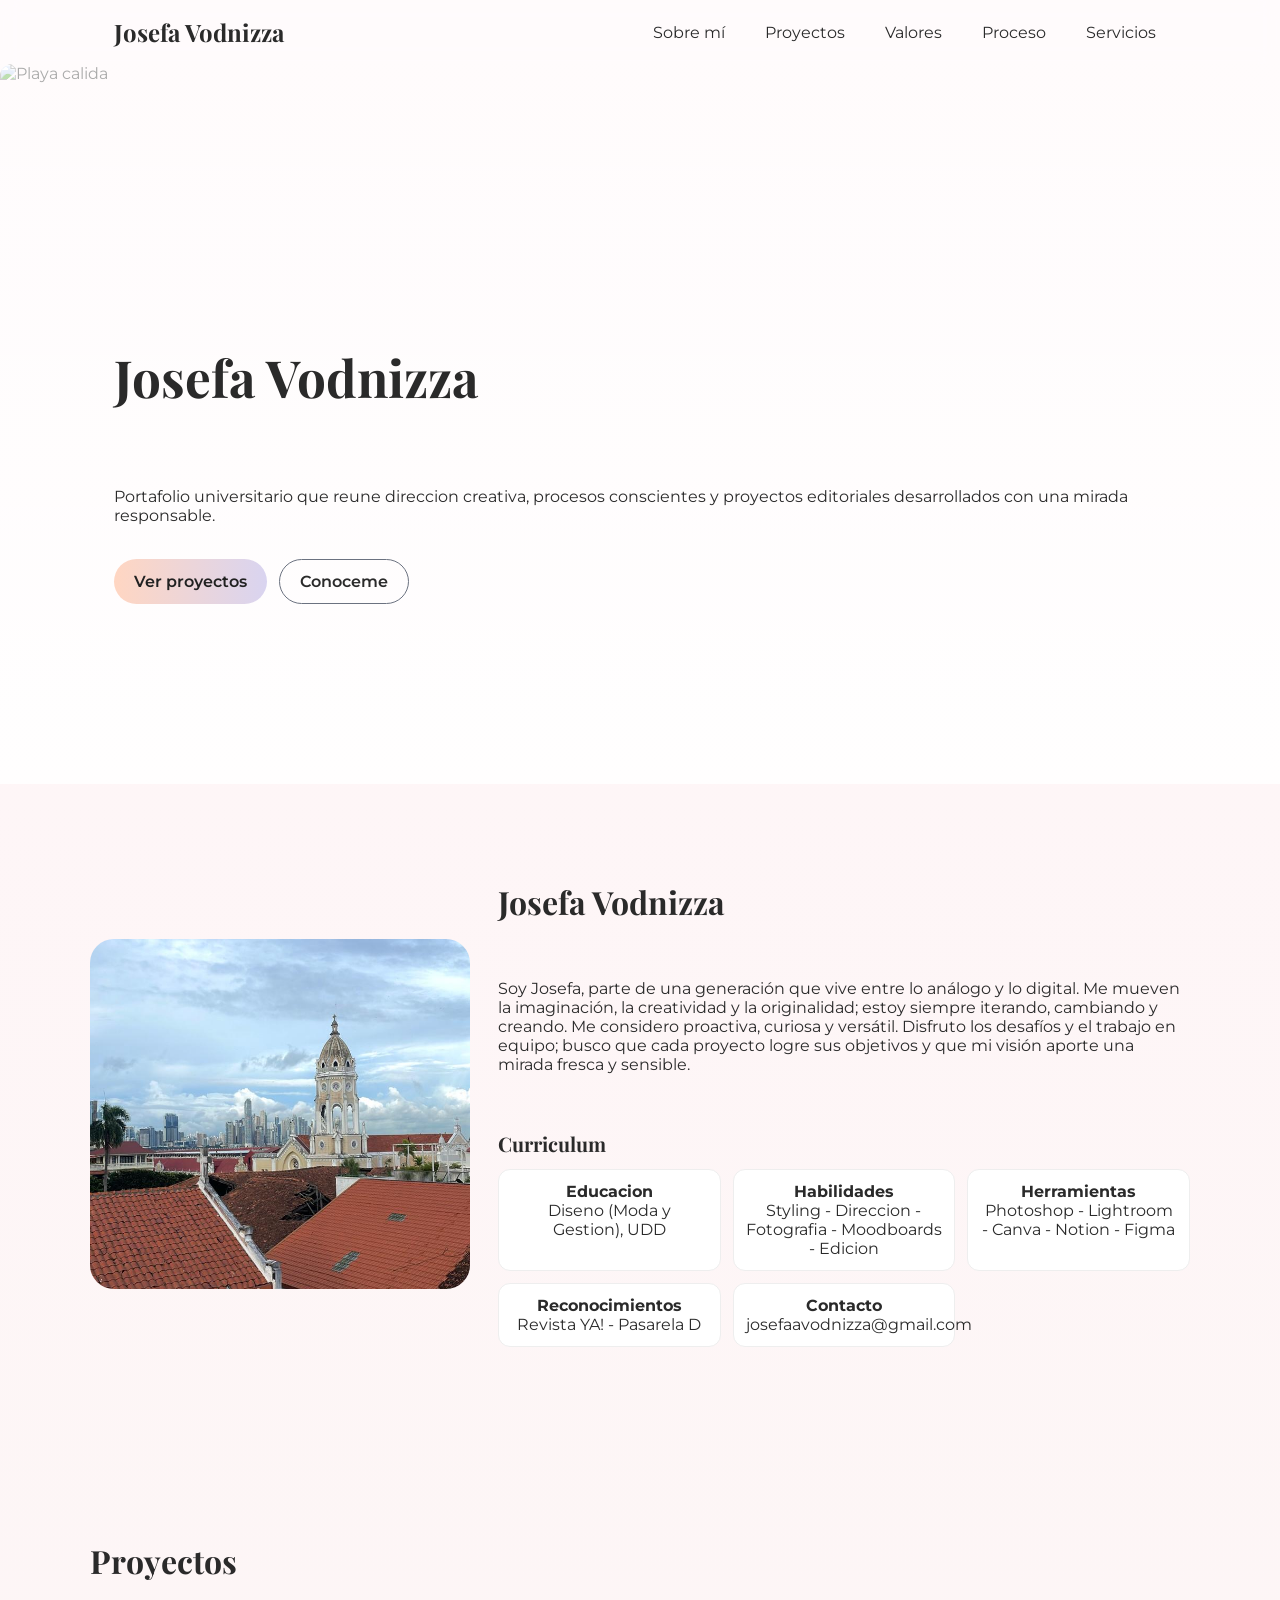
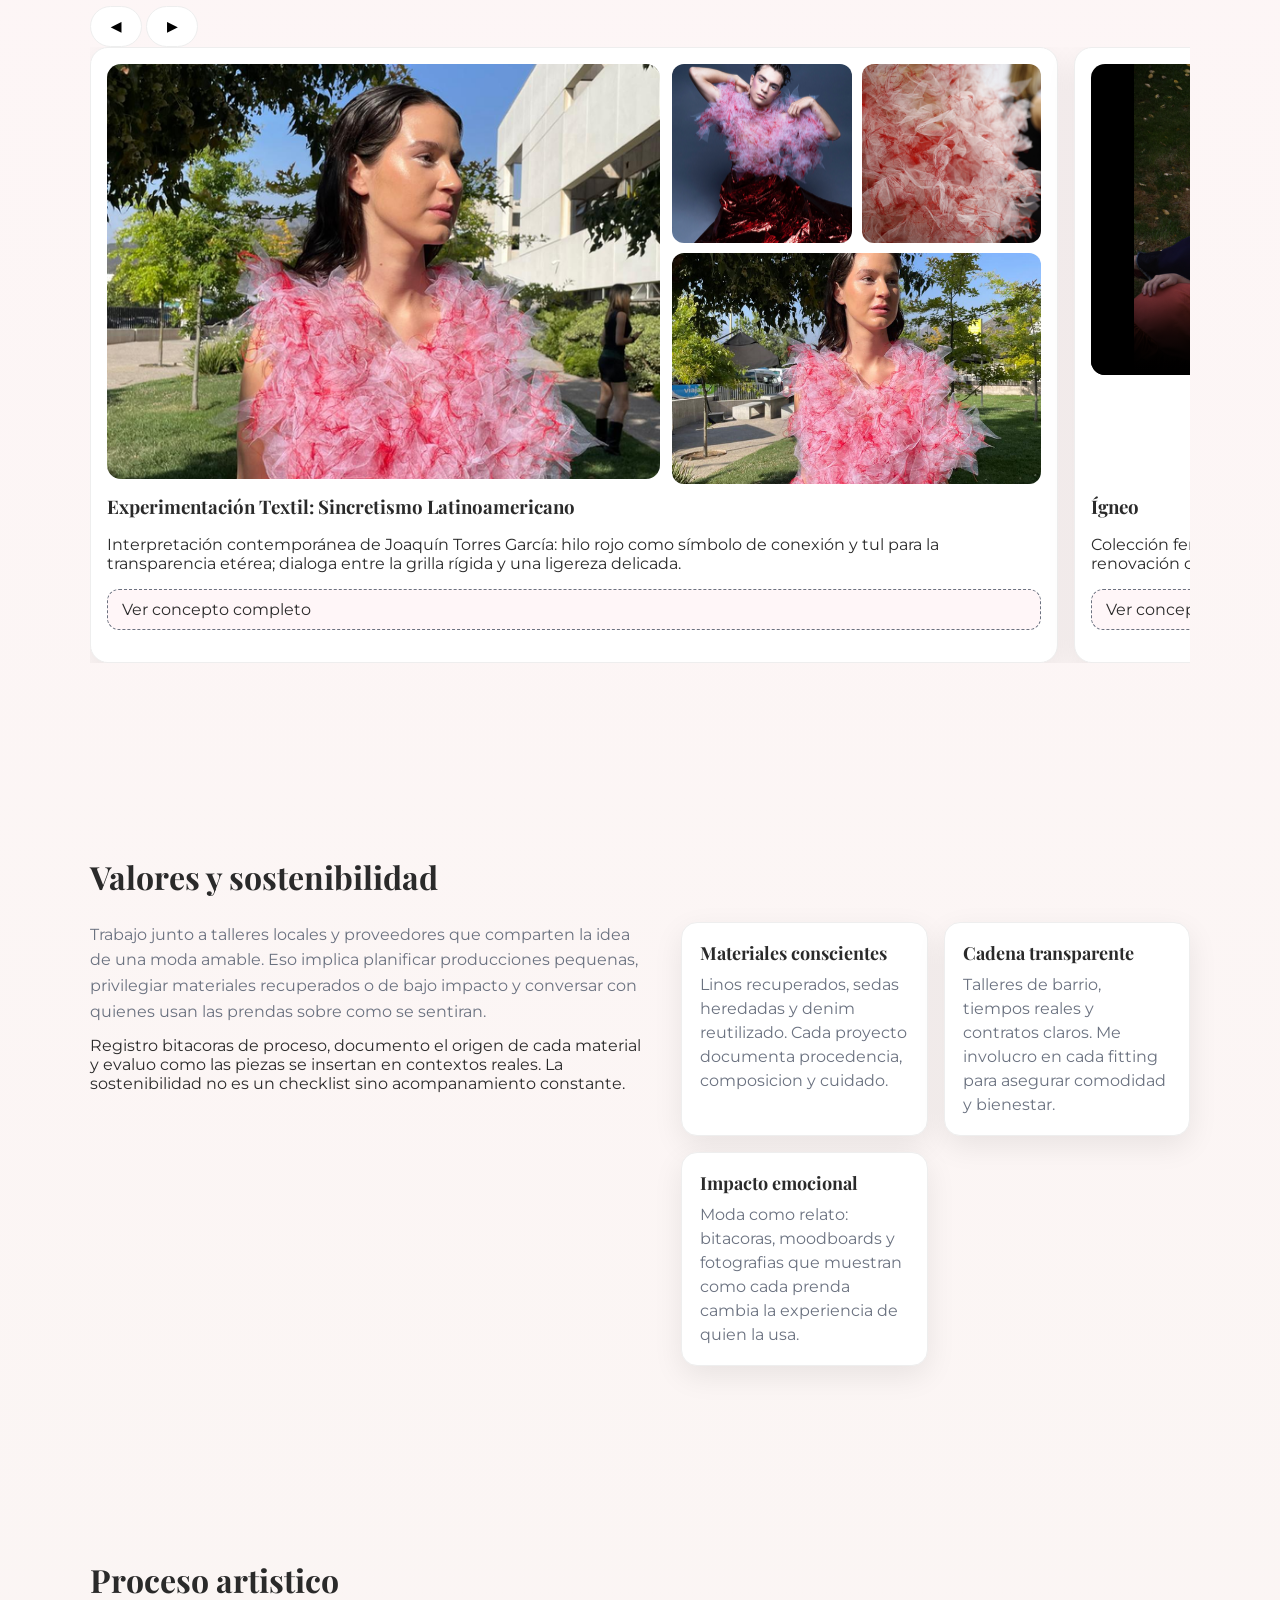
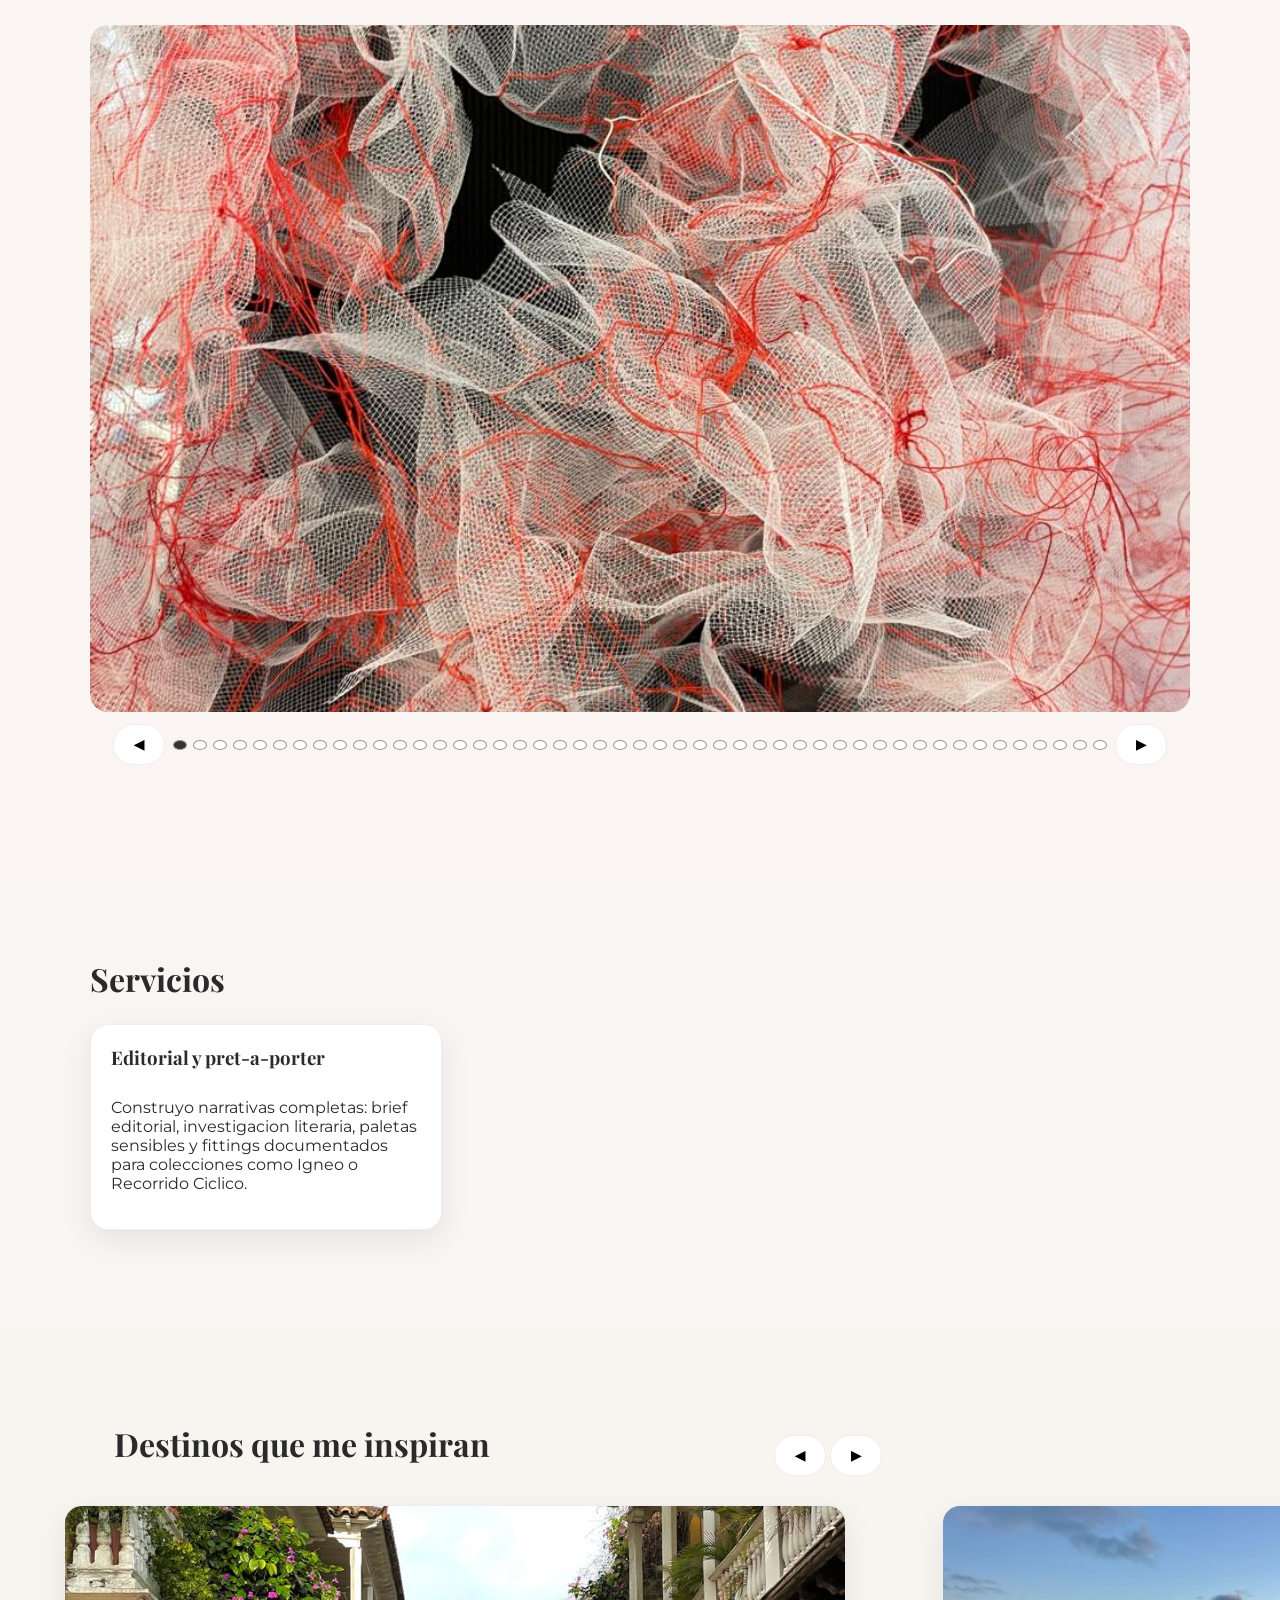
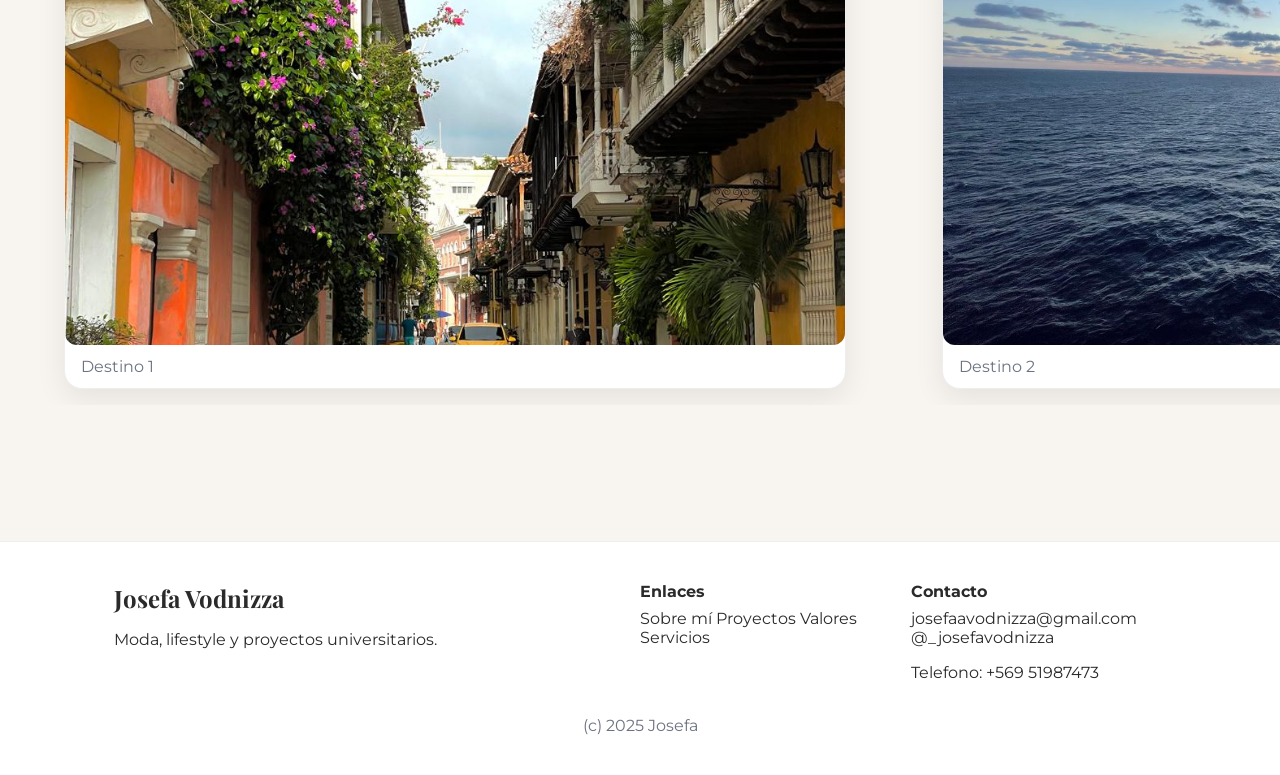
==== commit 49ddbc27: "fix" ====
--- a/index.html
+++ b/index.html
@@ -15,9 +15,11 @@
   <div class="container nav">
     <a class="brand" href="#home">Josefa Vodnizza</a>
     <nav class="nav-links" id="nav-links">
-      <a href="#sobre">Josefa Vodnizza</a>
-      <a href="#moda">Moda</a>
+      <a href="#sobre">Sobre mí</a>
       <a href="#proyectos">Proyectos</a>
+      <a href="#valores">Valores</a>
+      <a href="#proceso">Proceso</a>
+      <a href="#servicios">Servicios</a>
     </nav>
     <button class="nav-toggle" id="nav-toggle" aria-label="Abrir menu">&#9776;</button>
   </div>
@@ -153,9 +155,10 @@
       </div>
       <div>
         <div class="footer-title">Enlaces</div>
-        <a href="#sobre">Josefa Vodnizza</a>
+        <a href="#sobre">Sobre mí</a>
         <a href="#proyectos">Proyectos</a>
-        <a href="#reconocimientos">Reconocimientos</a>
+        <a href="#valores">Valores</a>
+        <a href="#servicios">Servicios</a>
       </div>
       <div>
         <div class="footer-title">Contacto</div>
--- a/css/styles.css
+++ b/css/styles.css
@@ -35,7 +35,7 @@
 .section-title{font-size:32px;margin:0 0 24px}
 .about{display:grid;grid-template-columns:380px 1fr;gap:28px;align-items:center}
 .about-text{display:flex;flex-direction:column;gap:16px}
-.about-photo{border-radius:24px}
+.about-photo{border-radius:24px;width:100%;height:350px;object-fit:cover;object-position:center}
 .stats{display:flex;gap:24px;margin-top:16px}
 .stat{background:var(--white);border:1px solid #eee;border-radius:12px;padding:14px 18px;box-shadow:var(--shadow)}
 .stat span{font-family:"Playfair Display",serif;font-weight:700;font-size:22px;margin-right:8px}
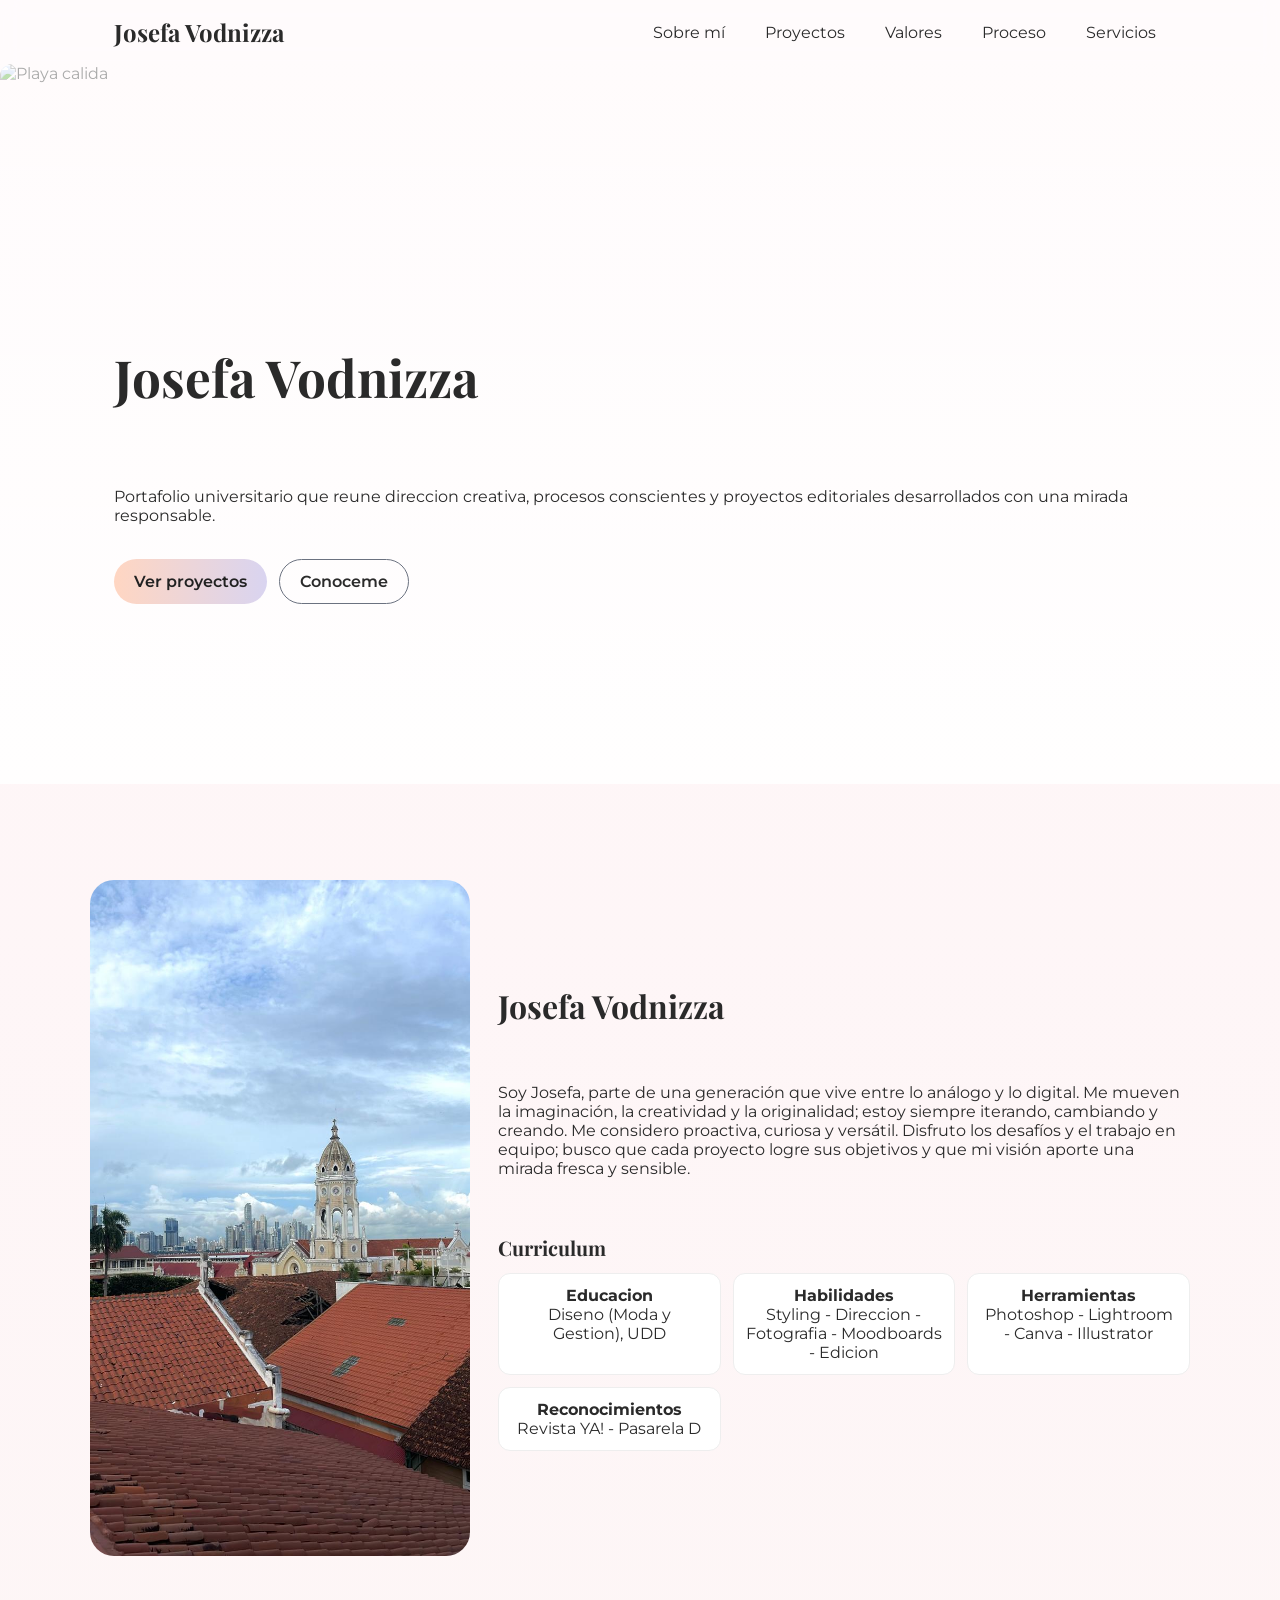
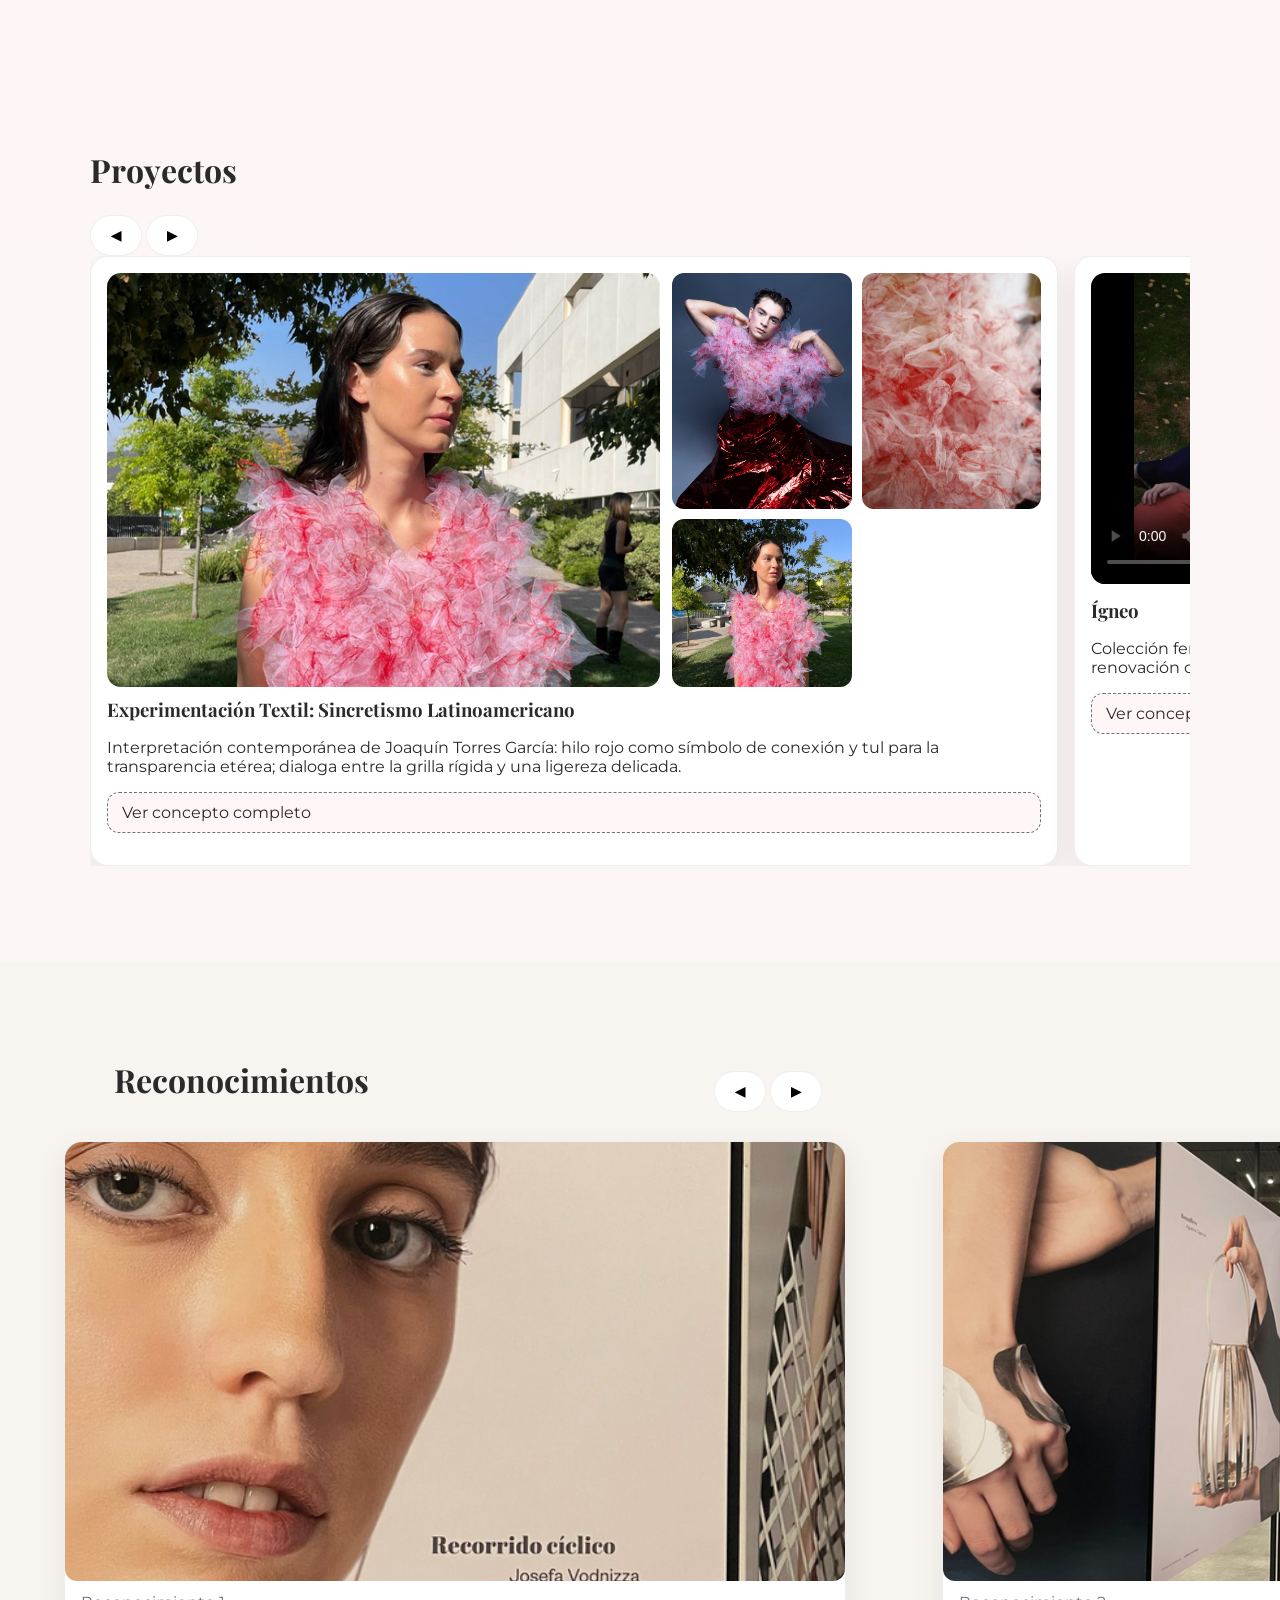
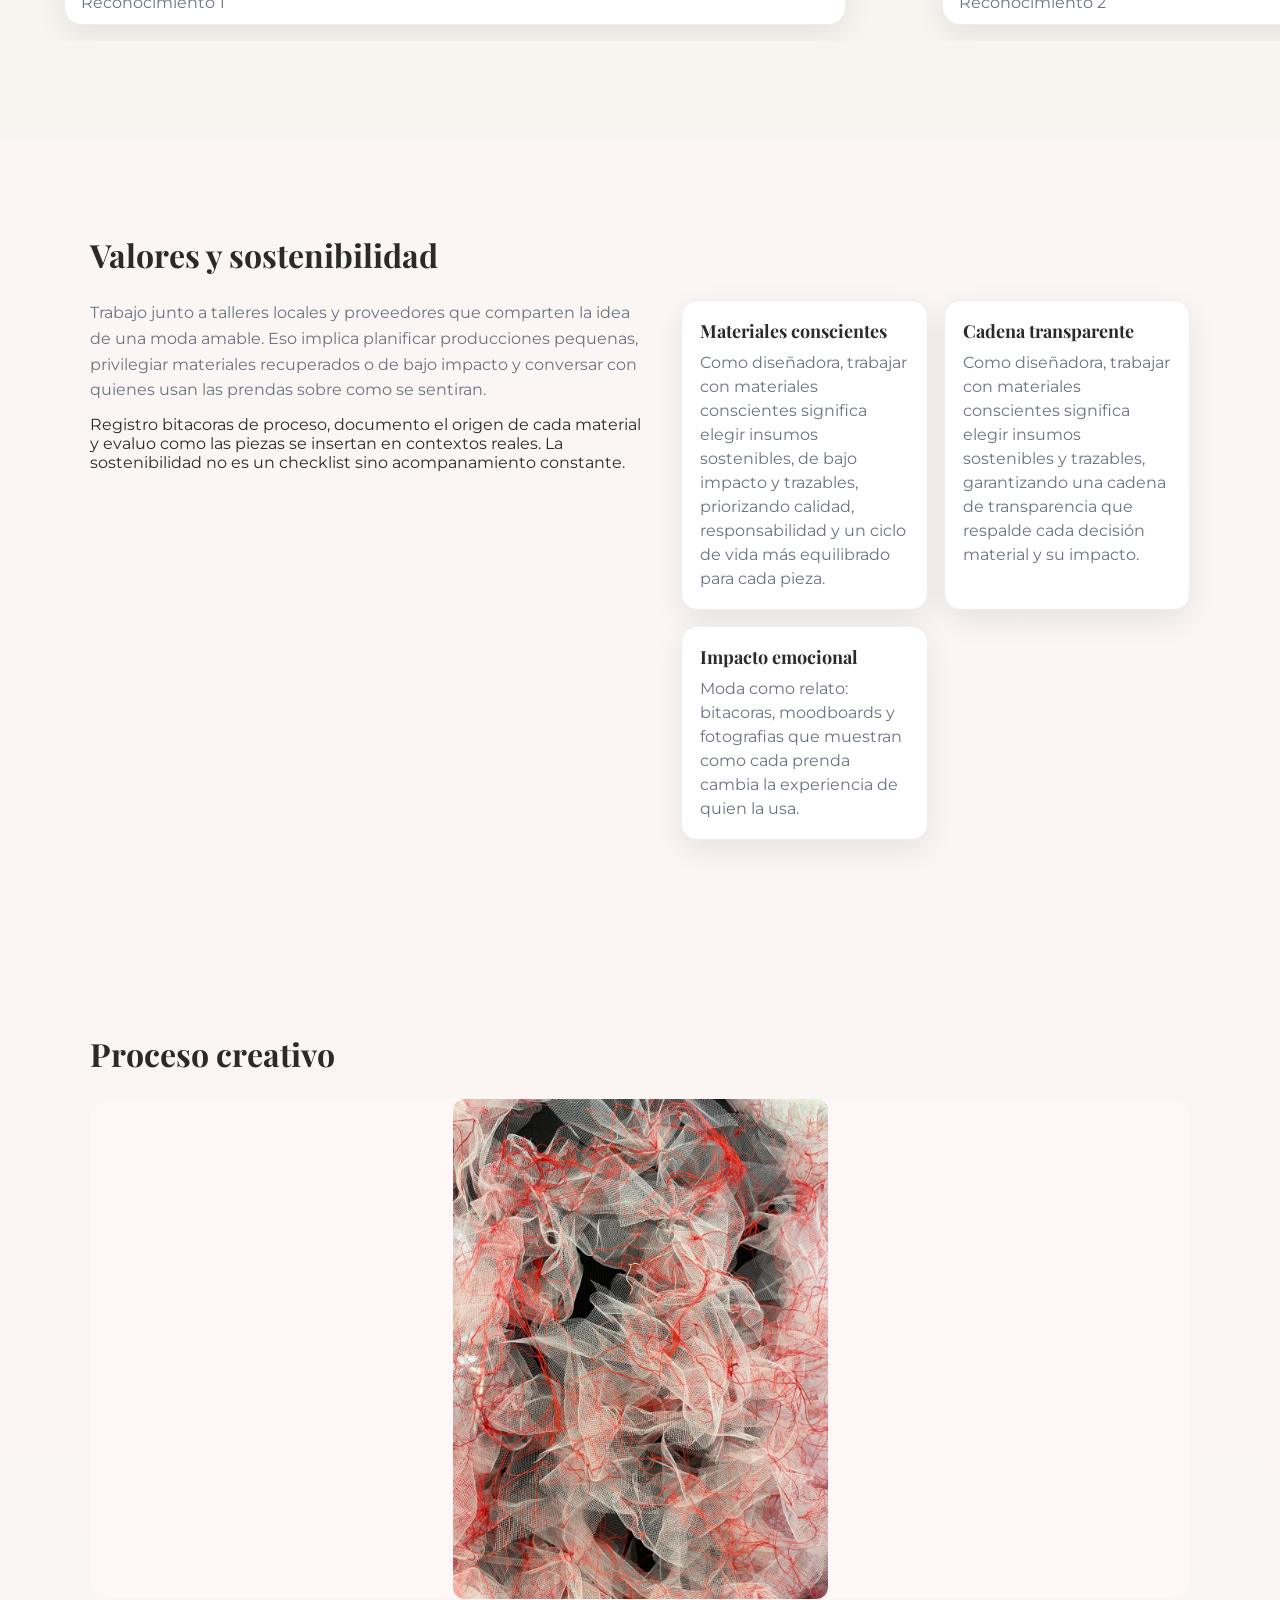
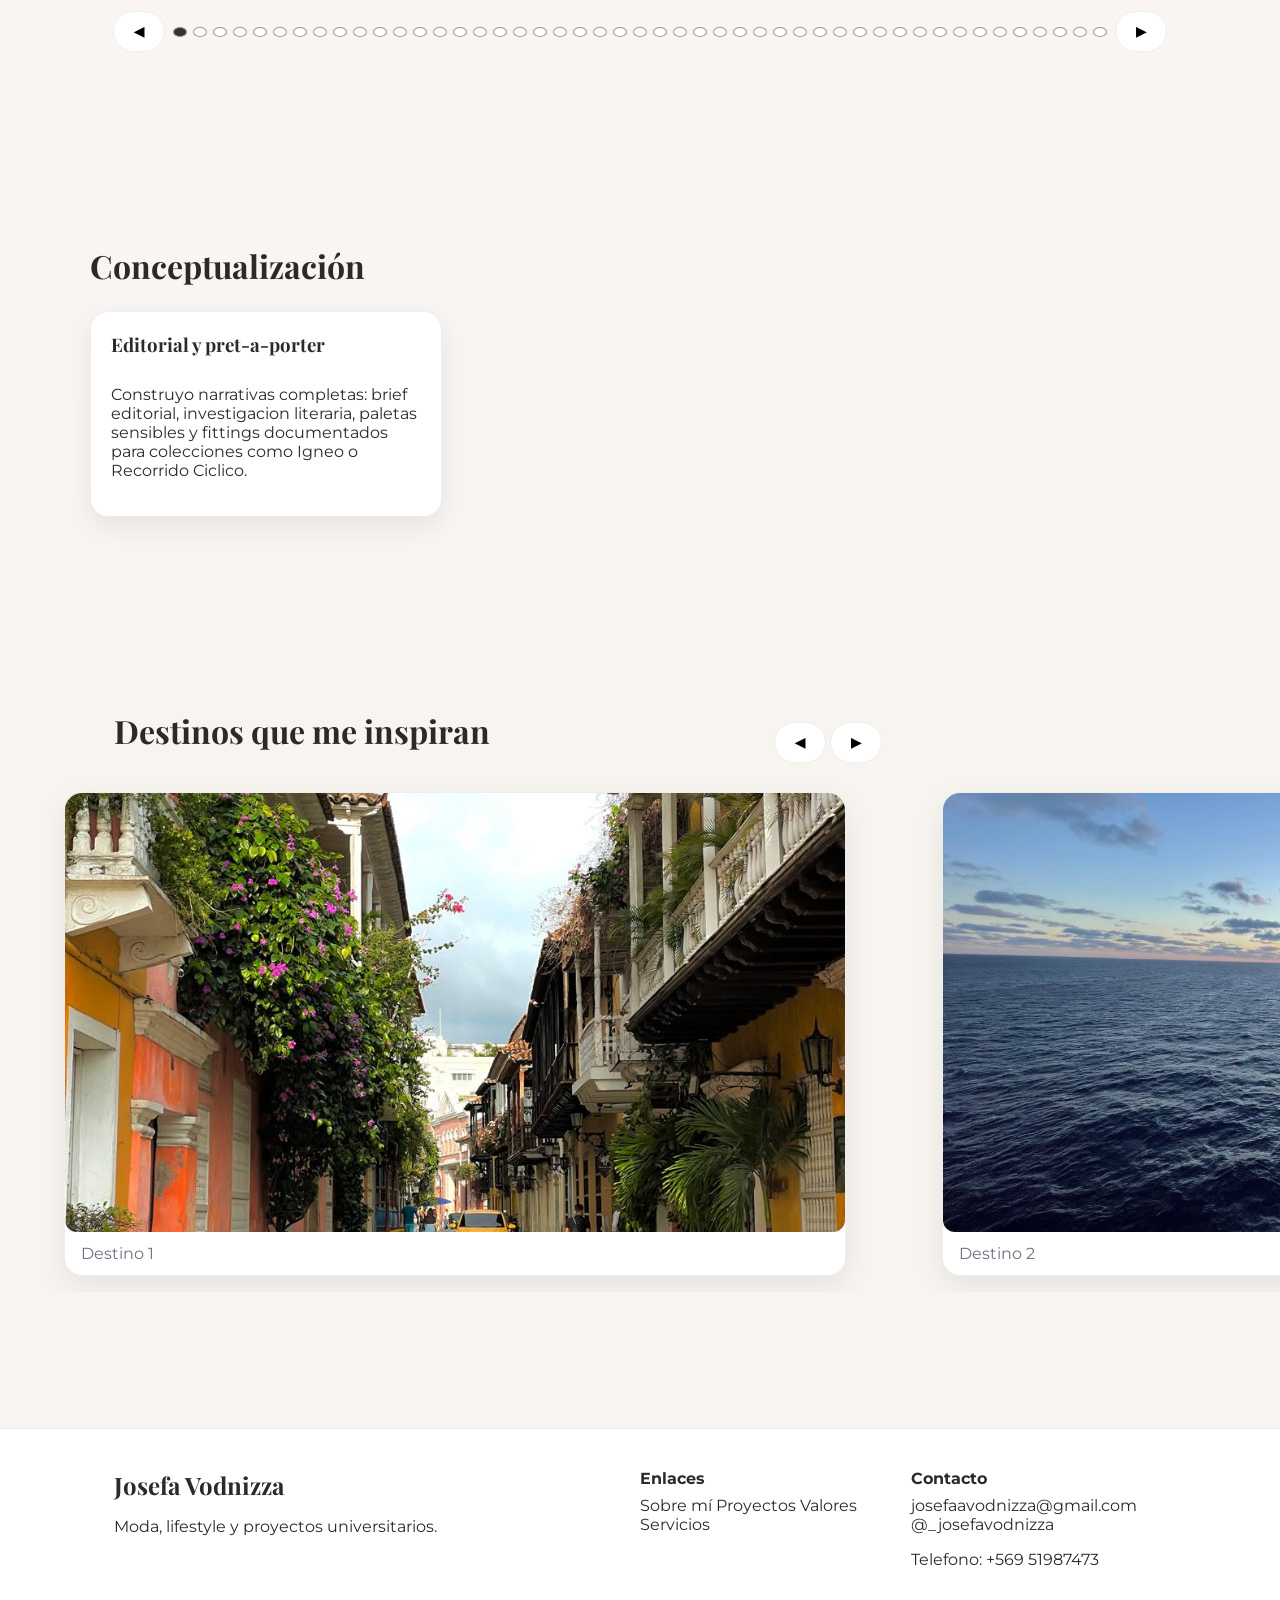
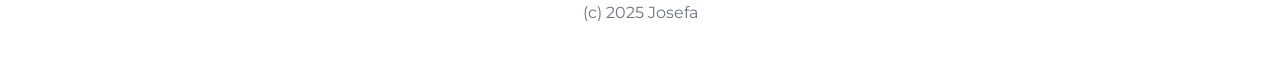
==== commit b4c33131: "actualizacion v1.5" ====
--- a/index.html
+++ b/index.html
@@ -52,9 +52,8 @@
           <div class="cv-compact">
             <div class="cv-chip"><strong>Educacion</strong><div id="cv-edu">Diseno (Moda y Gestion), UDD</div></div>
             <div class="cv-chip"><strong>Habilidades</strong><div id="cv-habs">Styling - Direccion - Fotografia - Moodboards - Edicion</div></div>
-            <div class="cv-chip"><strong>Herramientas</strong><div id="cv-tools">Photoshop - Lightroom - Canva - Notion - Figma</div></div>
+            <div class="cv-chip"><strong>Herramientas</strong><div id="cv-tools">Photoshop - Lightroom - Canva - Illustrator</div></div>
             <div class="cv-chip"><strong>Reconocimientos</strong><div>Revista YA! - Pasarela D</div></div>
-            <div class="cv-chip"><strong>Contacto</strong><div>josefaavodnizza@gmail.com</div></div>
           </div>
         </div>
       </div>
@@ -73,6 +72,21 @@
     <div class="projects-slider" id="proj-slider"></div>
   </section>
 
+  <section id="reconocimientos" class="section slider-wrap" aria-label="Reconocimientos">
+    <div class="slider-controls container">
+      <h2 class="section-title">Reconocimientos</h2>
+      <div class="controls">
+        <button class="btn icon" id="r-prev">&#9664;</button>
+        <button class="btn icon" id="r-next">&#9654;</button>
+      </div>
+      <div class="s-dots" id="r-dots"></div>
+    </div>
+    <div class="slider" id="r-slider">
+      <figure class="slide"><img src="assets/images/Reconocimiento/page-19-img-142.png" alt="Reconocimiento 1" loading="lazy" decoding="async"><figcaption>Reconocimiento 1</figcaption></figure>
+      <figure class="slide"><img src="assets/images/Reconocimiento/page-19-img-143.png" alt="Reconocimiento 2" loading="lazy" decoding="async"><figcaption>Reconocimiento 2</figcaption></figure>
+      <figure class="slide"><img src="assets/images/Reconocimiento/page-20-img-147.png" alt="Reconocimiento 3" loading="lazy" decoding="async"><figcaption>Reconocimiento 3</figcaption></figure>
+    </div>
+  </section>
 
   <section id="valores" class="section container" aria-label="Valores y sostenibilidad">
     <h2 class="section-title">Valores y sostenibilidad</h2>
@@ -84,11 +98,11 @@
       <div class="values-grid">
         <article class="value-card">
           <h3>Materiales conscientes</h3>
-          <p>Linos recuperados, sedas heredadas y denim reutilizado. Cada proyecto documenta procedencia, composicion y cuidado.</p>
+          <p>Como diseñadora, trabajar con materiales conscientes significa elegir insumos sostenibles, de bajo impacto y trazables, priorizando calidad, responsabilidad y un ciclo de vida más equilibrado para cada pieza.</p>
         </article>
         <article class="value-card">
           <h3>Cadena transparente</h3>
-          <p>Talleres de barrio, tiempos reales y contratos claros. Me involucro en cada fitting para asegurar comodidad y bienestar.</p>
+          <p>Como diseñadora, trabajar con materiales conscientes significa elegir insumos sostenibles y trazables, garantizando una cadena de transparencia que respalde cada decisión material y su impacto.</p>
         </article>
         <article class="value-card">
           <h3>Impacto emocional</h3>
@@ -98,8 +112,8 @@
     </div>
   </section>
 
-  <section id="proceso" class="section container" aria-label="Proceso artistico">
-    <h2 class="section-title">Proceso artistico</h2>
+  <section id="proceso" class="section container" aria-label="Proceso creativo">
+    <h2 class="section-title">Proceso creativo</h2>
     <div class="gallery" id="gallery">
       <div class="gallery-frame">
         <div class="gallery-track"></div>
@@ -112,8 +126,8 @@
     </div>
   </section>
 
-    <section id="servicios" class="section container" aria-label="Servicios">
-    <h2 class="section-title">Servicios</h2>
+    <section id="servicios" class="section container" aria-label="Conceptualización">
+    <h2 class="section-title">Conceptualización</h2>
     <div class="services-grid">
       <article class="service-card">
         <h3>Editorial y pret-a-porter</h3>
--- a/css/styles.css
+++ b/css/styles.css
@@ -35,7 +35,7 @@
 .section-title{font-size:32px;margin:0 0 24px}
 .about{display:grid;grid-template-columns:380px 1fr;gap:28px;align-items:center}
 .about-text{display:flex;flex-direction:column;gap:16px}
-.about-photo{border-radius:24px;width:100%;height:350px;object-fit:cover;object-position:center}
+.about-photo{border-radius:24px}
 .stats{display:flex;gap:24px;margin-top:16px}
 .stat{background:var(--white);border:1px solid #eee;border-radius:12px;padding:14px 18px;box-shadow:var(--shadow)}
 .stat span{font-family:"Playfair Display",serif;font-weight:700;font-size:22px;margin-right:8px}
@@ -56,7 +56,7 @@
 .card-body{padding:16px}
 .slider-wrap{background:var(--cream)}
 .slider-controls{display:flex;align-items:center;justify-content:space-between}
-.slider{display:grid;grid-auto-flow:column;grid-auto-columns:80%;gap:16px;overflow-x:auto;scroll-snap-type:x mandatory;padding:0 24px}
+.slider{display:grid;grid-auto-flow:column;grid-auto-columns:min(250px, 60vw);gap:16px;overflow-x:auto;scroll-snap-type:x mandatory;padding:0 24px}
 .slider::-webkit-scrollbar{display:none}
 .slider{scrollbar-width:none}
 .slide{scroll-snap-align:center;background:var(--white);border:1px solid #eee;border-radius:18px;overflow:hidden;box-shadow:var(--shadow)}
@@ -103,8 +103,8 @@
 .gallery{display:grid;gap:12px}
 .gallery-frame{overflow:hidden;border-radius:18px}
 .gallery-track{display:grid;grid-auto-flow:column;grid-auto-columns:100%;gap:12px}
-.gallery-item{position:relative}
-.gallery-item img{width:100%;height:auto;aspect-ratio:16/10;object-fit:cover}
+.gallery-item{position:relative;display:flex;justify-content:center;align-items:center;height:500px;background:var(--rose-50);border-radius:18px}
+.gallery-item img{width:auto;height:100%;max-width:100%;object-fit:contain}
 .gallery-controls{display:flex;align-items:center;justify-content:center;gap:8px}
 .dots{display:flex;gap:6px}
 .dots button{width:10px;height:10px;border-radius:50%;border:1px solid #999;background:#fff}
@@ -134,9 +134,8 @@
 .proj-main img{width:100%;height:auto;aspect-ratio:4/3;object-fit:cover;border-radius:14px}
 .proj-main video{width:100%;height:auto;aspect-ratio:16/9;background:#000;border-radius:14px}
 .proj-side{display:grid;grid-template-columns:1fr 1fr;grid-template-rows:auto auto;gap:10px}
-.proj-side .small img{width:100%;height:auto;aspect-ratio:1/1;object-fit:cover;border-radius:12px}
-.proj-side .wide{grid-column:1/3}
-.proj-side .wide img{width:100%;height:auto;aspect-ratio:16/10;object-fit:cover;border-radius:12px}
+.proj-side .small img{width:100%;height:100%;aspect-ratio:1/1;object-fit:cover;border-radius:12px;background:var(--rose-50)}
+.proj-side .wide img{width:100%;height:100%;aspect-ratio:16/10;object-fit:cover;border-radius:12px;background:var(--rose-50)}
 .proj-meta{margin-top:10px}
 .proj-meta h3{margin:0 0 6px}
 .proj-toggle{margin-top:8px;padding:10px 14px;border-radius:12px;border:1px dashed var(--muted);background:var(--rose-50);color:var(--ink);cursor:pointer;transition:.2s ease;user-select:none}
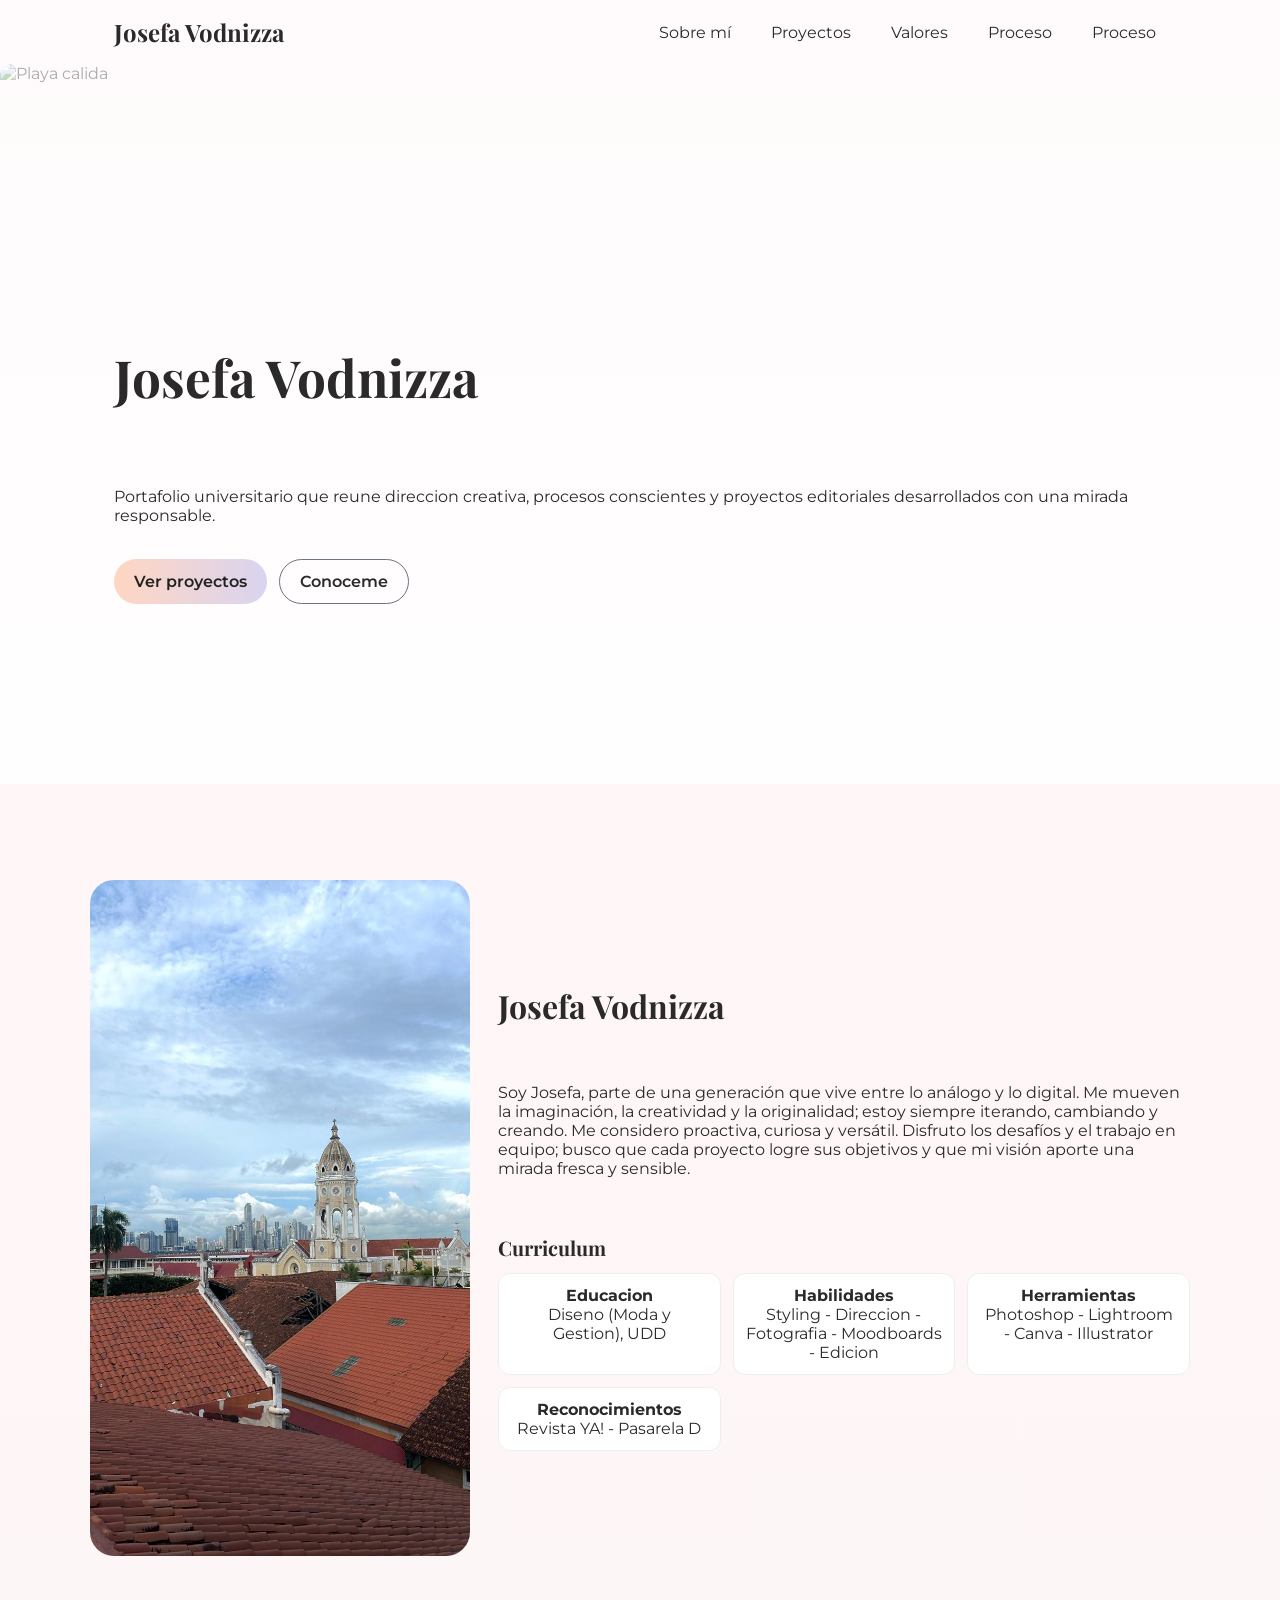
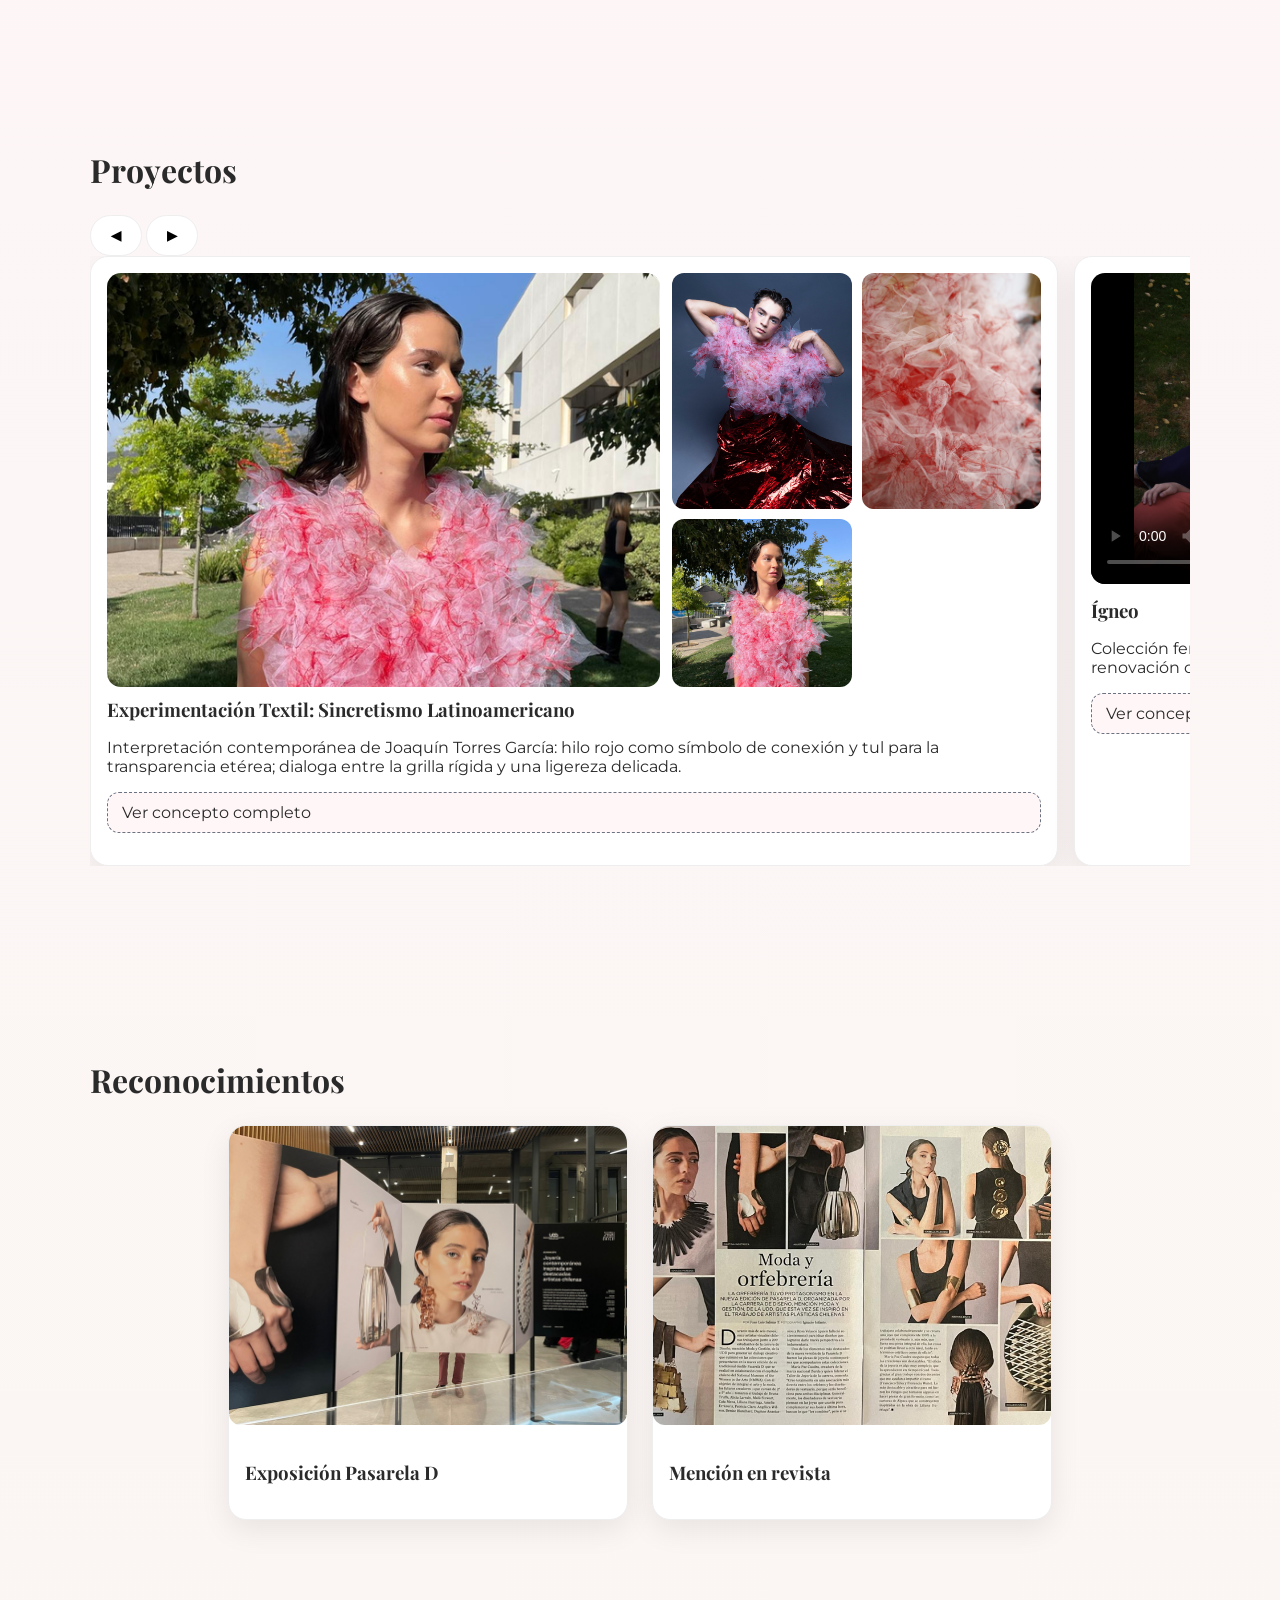
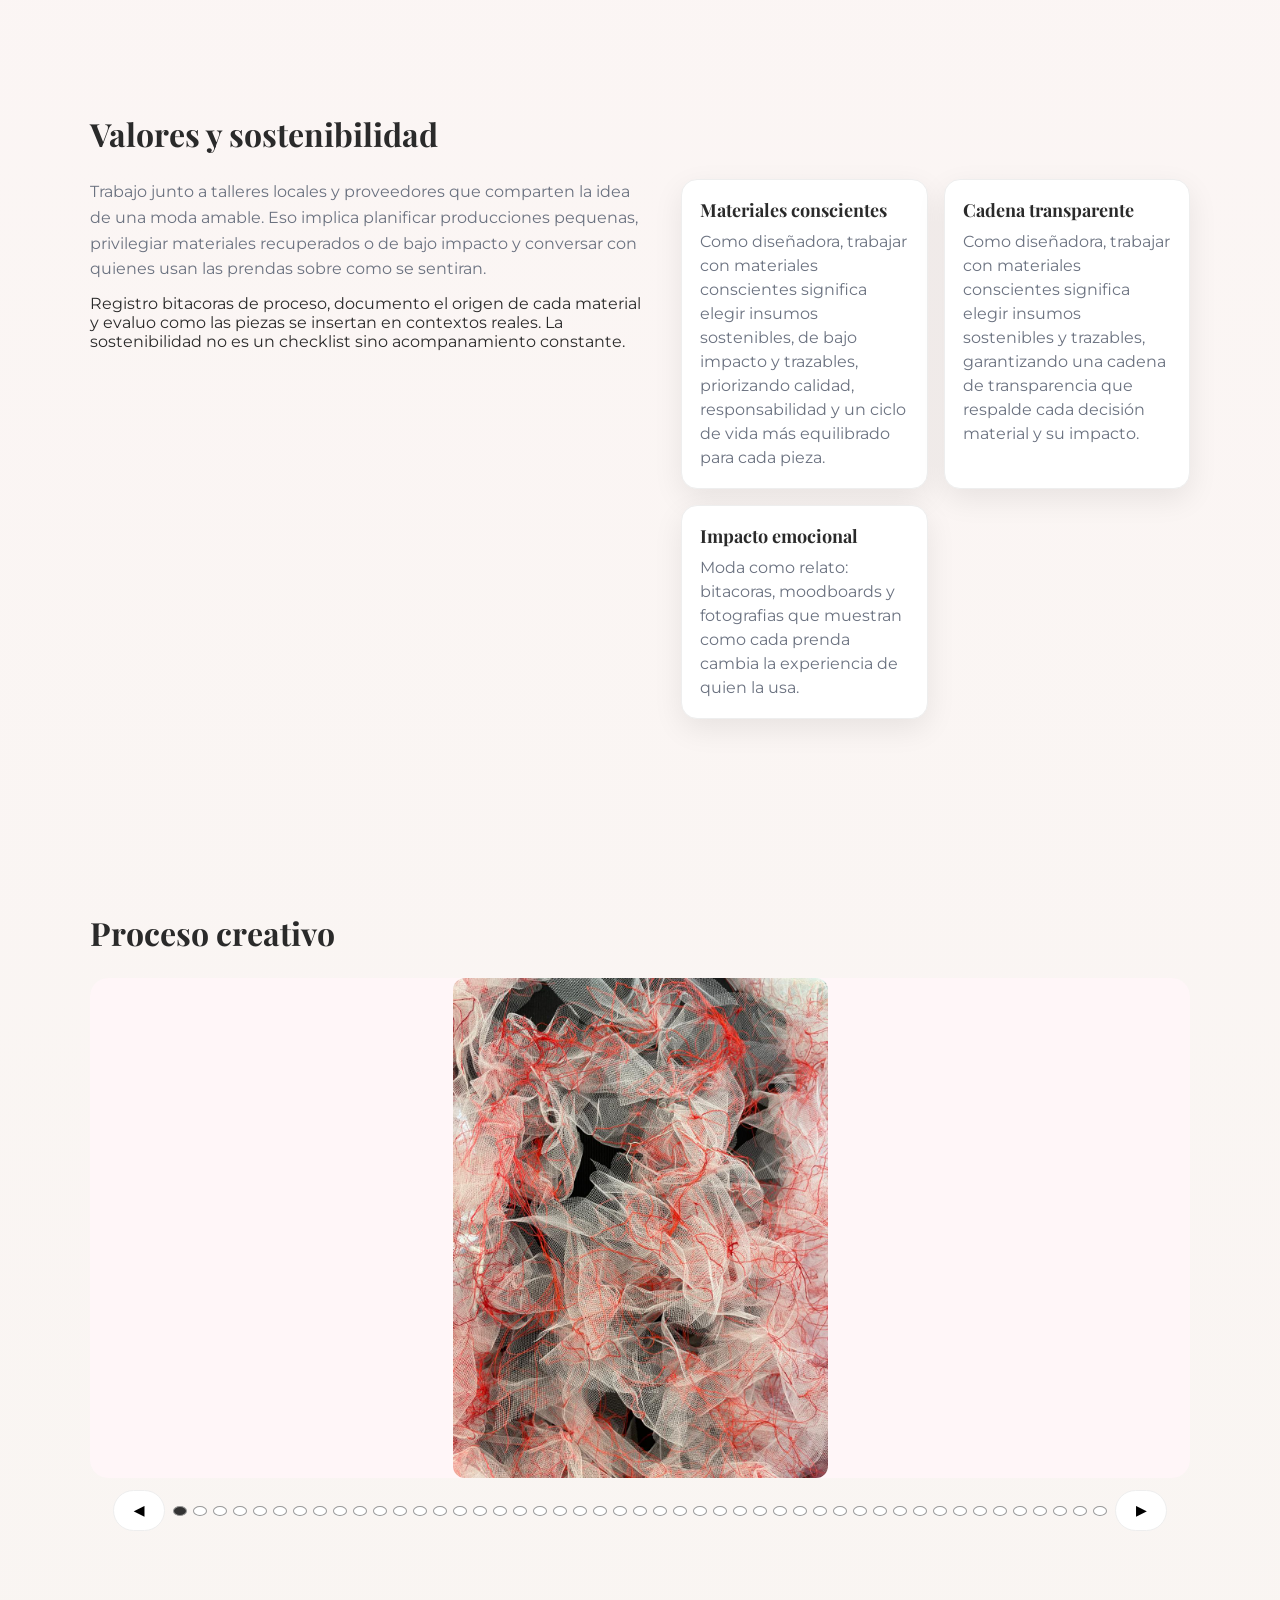
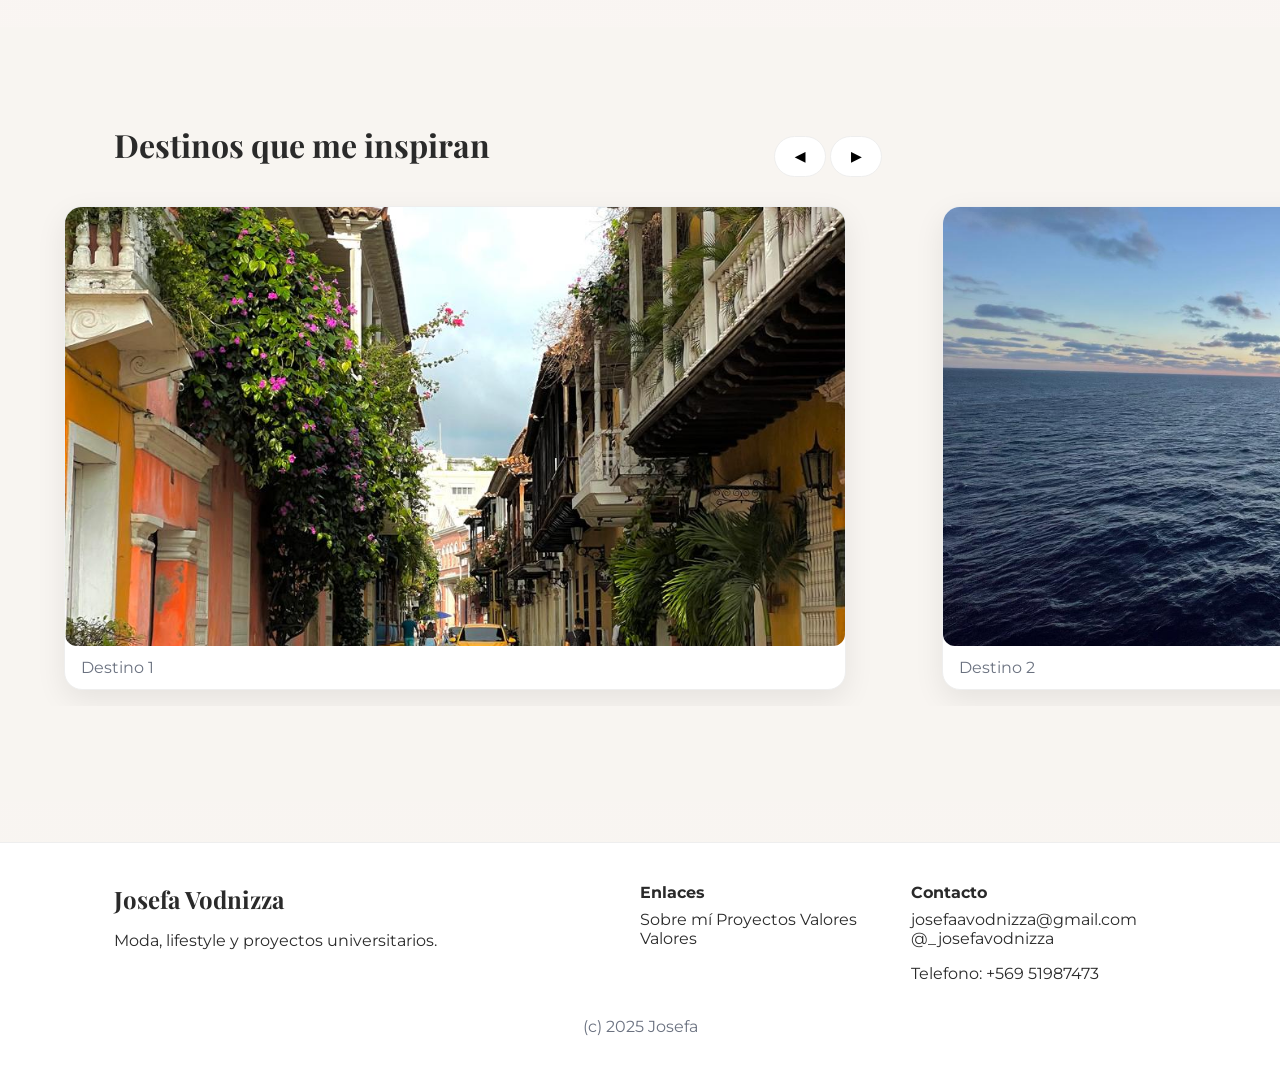
==== commit 685441a3: "casi finish" ====
--- a/index.html
+++ b/index.html
@@ -19,7 +19,8 @@
       <a href="#proyectos">Proyectos</a>
       <a href="#valores">Valores</a>
       <a href="#proceso">Proceso</a>
-      <a href="#servicios">Servicios</a>
+      <a href="#proceso">Proceso</a>
+      <!-- <a href="#servicios">Servicios</a> removed -->
     </nav>
     <button class="nav-toggle" id="nav-toggle" aria-label="Abrir menu">&#9776;</button>
   </div>
@@ -72,19 +73,21 @@
     <div class="projects-slider" id="proj-slider"></div>
   </section>
 
-  <section id="reconocimientos" class="section slider-wrap" aria-label="Reconocimientos">
-    <div class="slider-controls container">
-      <h2 class="section-title">Reconocimientos</h2>
-      <div class="controls">
-        <button class="btn icon" id="r-prev">&#9664;</button>
-        <button class="btn icon" id="r-next">&#9654;</button>
-      </div>
-      <div class="s-dots" id="r-dots"></div>
-    </div>
-    <div class="slider" id="r-slider">
-      <figure class="slide"><img src="assets/images/Reconocimiento/page-19-img-142.png" alt="Reconocimiento 1" loading="lazy" decoding="async"><figcaption>Reconocimiento 1</figcaption></figure>
-      <figure class="slide"><img src="assets/images/Reconocimiento/page-19-img-143.png" alt="Reconocimiento 2" loading="lazy" decoding="async"><figcaption>Reconocimiento 2</figcaption></figure>
-      <figure class="slide"><img src="assets/images/Reconocimiento/page-20-img-147.png" alt="Reconocimiento 3" loading="lazy" decoding="async"><figcaption>Reconocimiento 3</figcaption></figure>
+  <section id="reconocimientos" class="section container" aria-label="Reconocimientos">
+    <h2 class="section-title">Reconocimientos</h2>
+    <div class="recon-grid" id="recon-grid-static">
+      <article class="card">
+        <img src="assets/images/Reconocimiento/page-19-img-143.png" alt="Exposición Pasarela D" loading="lazy" decoding="async">
+        <div class="card-body">
+          <h3>Exposición Pasarela D</h3>
+        </div>
+      </article>
+      <article class="card">
+        <img src="assets/images/Reconocimiento/page-20-img-147.png" alt="Mención en revista" loading="lazy" decoding="async">
+        <div class="card-body">
+          <h3>Mención en revista</h3>
+        </div>
+      </article>
     </div>
   </section>
 
@@ -126,15 +129,7 @@
     </div>
   </section>
 
-    <section id="servicios" class="section container" aria-label="Conceptualización">
-    <h2 class="section-title">Conceptualización</h2>
-    <div class="services-grid">
-      <article class="service-card">
-        <h3>Editorial y pret-a-porter</h3>
-        <p>Construyo narrativas completas: brief editorial, investigacion literaria, paletas sensibles y fittings documentados para colecciones como Igneo o Recorrido Ciclico.</p>
-      </article>
-    </div>
-  </section>
+
 
   <section class="section slider-wrap" aria-label="Destinos que me inspiran">
     <div class="slider-controls container">
@@ -172,7 +167,8 @@
         <a href="#sobre">Sobre mí</a>
         <a href="#proyectos">Proyectos</a>
         <a href="#valores">Valores</a>
-        <a href="#servicios">Servicios</a>
+        <a href="#valores">Valores</a>
+        <!-- <a href="#servicios">Servicios</a> removed -->
       </div>
       <div>
         <div class="footer-title">Contacto</div>
--- a/css/styles.css
+++ b/css/styles.css
@@ -1,180 +1,1217 @@
-:root{--ink:#2a2a2a;--muted:#6b7280;--rose-50:#fff6f8;--rose-100:#ffeaf0;--rose-300:#f7c6d0;--peach-300:#ffd6c2;--lavender-300:#d9d4f0;--sage-300:#cfe3d1;--cream:#f8f5f1;--white:#ffffff;--shadow:0 10px 30px rgba(0,0,0,.08);--fs-h1:clamp(32px,4vw,56px);--fs-h2:clamp(24px,3vw,36px);--fs-body:clamp(14px,1.6vw,16px)}
-*{box-sizing:border-box}
-html,body{margin:0;padding:0}
-body{font-family:Montserrat,system-ui,-apple-system,Segoe UI,Roboto,Ubuntu,Cantarell,"Helvetica Neue",Arial,sans-serif;color:var(--ink);background:linear-gradient(180deg,var(--rose-50),var(--cream));font-size:var(--fs-body);overflow-x:hidden}
-main{padding-top:64px}
-h1{font-family:"Playfair Display",serif;color:var(--ink);font-size:var(--fs-h1)}
-h2{font-family:"Playfair Display",serif;color:var(--ink);font-size:var(--fs-h2)}
-h3{font-family:"Playfair Display",serif;color:var(--ink)}
-img{max-width:100%;display:block;border-radius:12px}
-a{text-decoration:none;color:var(--ink)}
-.container{max-width:1100px;margin:0 auto;padding:0 24px}
-.btn{display:inline-flex;align-items:center;gap:.5rem;border-radius:999px;padding:.75rem 1.25rem;font-weight:600;transition:.2s ease;cursor:pointer}
-.btn.primary{background:linear-gradient(90deg,var(--peach-300),var(--lavender-300));color:#212121}
-.btn.primary:hover{filter:brightness(1.05);transform:translateY(-2px)}
-.btn.secondary{background:var(--rose-100);color:#222}
-.btn.secondary:hover{background:var(--rose-300)}
-.btn.ghost{border:1px solid var(--muted);color:var(--ink);background:transparent}
-.btn.text{padding:0;background:transparent;color:var(--muted)}
-.btn.icon{background:var(--white);border:1px solid #eee}
-.site-header{position:fixed;top:0;left:0;right:0;z-index:50;backdrop-filter:saturate(160%) blur(10px);background:rgba(255,255,255,.6)}
-.nav{display:flex;align-items:center;justify-content:space-between;height:64px}
-.brand{font-family:"Playfair Display",serif;font-size:24px;font-weight:700}
-.nav-links{display:flex;gap:20px}
-.nav-links a{padding:6px 10px;border-radius:999px}
-.nav-links a:hover{background:var(--rose-100)}
-.nav-toggle{display:none;border:0;background:var(--white);width:40px;height:40px;border-radius:50%;align-items:center;justify-content:center}
-.hero{position:relative;min-height:80vh;display:grid}
-.hero-media{position:absolute;inset:0}
-.hero-media img{width:100%;height:100%;object-fit:cover}
-.hero-overlay{position:absolute;inset:0;background:linear-gradient(180deg,rgba(255,255,255,.6),rgba(255,255,255,.9))}
-.hero-content{position:relative;display:flex;flex-direction:column;justify-content:center;gap:18px;padding-top:clamp(80px,10vw,120px);padding-bottom:clamp(36px,6vw,64px)}
-.cta-group{display:flex;gap:12px;flex-wrap:wrap}
-.section{padding:clamp(56px,8vw,96px) 0}
-.section-note{margin:-8px 0 24px;color:var(--muted);max-width:620px;line-height:1.6}
-.section-title{font-size:32px;margin:0 0 24px}
-.about{display:grid;grid-template-columns:380px 1fr;gap:28px;align-items:center}
-.about-text{display:flex;flex-direction:column;gap:16px}
-.about-photo{border-radius:24px}
-.stats{display:flex;gap:24px;margin-top:16px}
-.stat{background:var(--white);border:1px solid #eee;border-radius:12px;padding:14px 18px;box-shadow:var(--shadow)}
-.stat span{font-family:"Playfair Display",serif;font-weight:700;font-size:22px;margin-right:8px}
-.values-layout{display:grid;grid-template-columns:1.1fr 1fr;gap:32px;align-items:start;margin-top:24px}
-.values-text p{margin:0 0 12px}
-.values-grid{display:grid;grid-template-columns:repeat(auto-fit,minmax(200px,1fr));gap:16px}
-.value-card{background:var(--white);border:1px solid #eee;border-radius:16px;padding:18px;box-shadow:var(--shadow);display:flex;flex-direction:column;gap:8px}
-.value-card h3{margin:0;font-size:18px}
-.value-card p{margin:0;color:var(--muted);line-height:1.5}
-.split-banner{display:grid;grid-template-columns:1fr 1fr}
-.split{position:relative;min-height:420px;background-size:cover;background-position:center;border-radius:24px;margin:0 24px;background-color:var(--cream)}
-.split{background-image:var(--bg)}
-.split-content{position:absolute;inset:auto 24px 24px 24px;background:rgba(255,255,255,.80);backdrop-filter:blur(6px);border-radius:18px;padding:20px;max-width:420px;box-shadow:var(--shadow)}
-.grid{display:grid;grid-template-columns:repeat(3,1fr);gap:22px}
-.card img{width:100%;height:auto;aspect-ratio:4/3;object-fit:cover}
-.card{background:var(--white);border:1px solid #eee;border-radius:18px;overflow:hidden;box-shadow:var(--shadow);transition:.2s}
-.card:hover{transform:translateY(-4px)}
-.card-body{padding:16px}
-.slider-wrap{background:var(--cream)}
-.slider-controls{display:flex;align-items:center;justify-content:space-between}
-.slider{display:grid;grid-auto-flow:column;grid-auto-columns:min(250px, 60vw);gap:16px;overflow-x:auto;scroll-snap-type:x mandatory;padding:0 24px}
-.slider::-webkit-scrollbar{display:none}
-.slider{scrollbar-width:none}
-.slide{scroll-snap-align:center;background:var(--white);border:1px solid #eee;border-radius:18px;overflow:hidden;box-shadow:var(--shadow)}
-.slide img{width:100%;height:auto;aspect-ratio:16/9;object-fit:cover}
-.slide figcaption{padding:12px 16px;color:var(--muted)}
-.instagram .insta-row{display:grid;grid-template-columns:repeat(5,1fr);gap:10px}
-.contact-form{display:grid;gap:16px}
-.form-row{display:grid;grid-template-columns:1fr 1fr;gap:16px}
-label{display:grid;gap:6px;font-size:14px;color:var(--muted)}
-input,textarea{width:100%;border:1px solid #ddd;border-radius:12px;padding:12px 14px;font-family:inherit}
-.site-footer{background:var(--white);border-top:1px solid #eee;padding:40px 0;margin-top:40px}
-.footer-grid{display:grid;grid-template-columns:2fr 1fr 1fr;gap:16px}
-.footer-title{font-weight:700;margin-bottom:8px}
-.copyright{text-align:center;margin-top:18px;color:var(--muted)}
-.reveal{opacity:0;transform:translateY(12px);transition:.4s ease}
-.in-view{opacity:1;transform:none}
-@media (max-width:980px){.about{grid-template-columns:1fr}.grid{grid-template-columns:1fr 1fr}.split-banner{grid-template-columns:1fr}.slider{grid-auto-columns:88%}}
-@media (max-width:680px){.nav-links{display:none;position:absolute;top:64px;right:24px;background:var(--white);border:1px solid #eee;border-radius:14px;padding:12px;flex-direction:column;gap:8px;box-shadow:var(--shadow)}.nav-toggle{display:block}.grid{grid-template-columns:1fr}.instagram .insta-row{grid-template-columns:repeat(3,1fr)}.form-row{grid-template-columns:1fr}.hero{min-height:70vh}.slider{grid-auto-columns:90%}}
-@media (min-width:1200px){.slider{grid-auto-columns:70%}}
-.services-grid{display:grid;grid-template-columns:repeat(3,1fr);gap:22px}
-.service-card{background:var(--white);border:1px solid #eee;border-radius:18px;padding:20px;box-shadow:var(--shadow);display:grid;gap:12px}
-.service-card h3{margin:0}
-.logo-row{display:grid;grid-template-columns:repeat(6,1fr);gap:12px}
-.logo-chip{background:var(--rose-100);border:1px solid #eee;border-radius:999px;padding:12px 16px;text-align:center;font-weight:600;color:#333}
-.testimonials-grid{display:grid;grid-template-columns:repeat(3,1fr);gap:22px}
-.testimonial{background:var(--white);border:1px solid #eee;border-radius:18px;box-shadow:var(--shadow);padding:18px;display:grid;gap:10px;align-content:start;text-align:center}
-.testimonial img{width:84px;height:84px;border-radius:50%;object-fit:cover;margin:0 auto}
-.testimonial .author{font-weight:600;color:#555}
-.faq{display:grid;gap:12px}
-.faq details{background:var(--white);border:1px solid #eee;border-radius:14px;box-shadow:var(--shadow);padding:10px}
-.faq summary{cursor:pointer;font-weight:600;color:#333;list-style:none}
-.faq summary::marker{display:none}
-.faq summary::after{content:"+";float:right;color:#666}
-.faq details[open] summary::after{content:"−"}
-.faq p{color:var(--muted);padding:6px 0 2px}
-.newsletter{background:linear-gradient(90deg,var(--sage-300),var(--lavender-300))}
-.newsletter-inner{display:grid;gap:14px}
-.newsletter-form{display:flex;gap:10px;flex-wrap:wrap}
-.newsletter-form input{flex:1;min-width:240px;border:1px solid #ddd;border-radius:999px;padding:12px 14px}
-.
-.tabs{display:flex;gap:10px;margin-bottom:12px}
-.tab{background:var(--rose-100);border:1px solid #eee;border-radius:999px;padding:8px 14px;font-weight:600}
-.tab.active{background:var(--peach-300)}
-.gallery{display:grid;gap:12px}
-.gallery-frame{overflow:hidden;border-radius:18px}
-.gallery-track{display:grid;grid-auto-flow:column;grid-auto-columns:100%;gap:12px}
-.gallery-item{position:relative;display:flex;justify-content:center;align-items:center;height:500px;background:var(--rose-50);border-radius:18px}
-.gallery-item img{width:auto;height:100%;max-width:100%;object-fit:contain}
-.gallery-controls{display:flex;align-items:center;justify-content:center;gap:8px}
-.dots{display:flex;gap:6px}
-.dots button{width:10px;height:10px;border-radius:50%;border:1px solid #999;background:#fff}
-.dots button.active{background:#333}
-.lightbox{position:fixed;inset:0;background:rgba(0,0,0,.6);display:none;align-items:center;justify-content:center;padding:20px;z-index:100}
-.lightbox.open{display:flex}
-.lightbox img{max-width:92vw;max-height:92vh;object-fit:contain;border-radius:12px;background:#fff}
-.
-.s-dots{display:flex;gap:8px;align-items:center}
-.s-dot{width:8px;height:8px;border-radius:50%;background:#bbb}
-.s-dot.small{width:6px;height:6px;opacity:.7}
-.s-dot.medium{width:10px;height:10px;background:#999}
-.s-dot.large{width:12px;height:12px;background:#333}
-.cv-block{margin-top:24px}
-.cv-block h3{margin:0 0 12px;font-size:20px}
-.cv-compact{display:grid;grid-template-columns:repeat(auto-fit,minmax(180px,1fr));gap:12px}
-.cv-chip{background:var(--white);border:1px solid #eee;border-radius:12px;padding:12px;text-align:center}
-@media (max-width:980px){.services-grid{grid-template-columns:1fr 1fr}.logo-row{grid-template-columns:repeat(3,1fr)}.testimonials-grid{grid-template-columns:1fr 1fr}}
-@media (max-width:680px){.logo-row{grid-template-columns:repeat(2,1fr)}}
-.cv-compact{margin-top:8px}
-@media (max-width:960px){.about{grid-template-columns:1fr}.about-photo{max-width:320px;margin:0 auto 24px}.values-layout{grid-template-columns:1fr}.values-grid{grid-template-columns:repeat(auto-fit,minmax(160px,1fr))}}
-.projects-slider{display:grid;grid-auto-flow:column;grid-auto-columns:88%;gap:16px;overflow-x:auto;scroll-snap-type:x mandatory;padding:0 0}
-.projects-slider::-webkit-scrollbar{display:none}
-.projects-slider{scrollbar-width:none}
-.proj-slide{scroll-snap-align:center;background:var(--white);border:1px solid #eee;border-radius:18px;box-shadow:var(--shadow);padding:16px}
-.proj-layout{display:grid;grid-template-columns:1.5fr 1fr;gap:12px}
-.proj-main img{width:100%;height:auto;aspect-ratio:4/3;object-fit:cover;border-radius:14px}
-.proj-main video{width:100%;height:auto;aspect-ratio:16/9;background:#000;border-radius:14px}
-.proj-side{display:grid;grid-template-columns:1fr 1fr;grid-template-rows:auto auto;gap:10px}
-.proj-side .small img{width:100%;height:100%;aspect-ratio:1/1;object-fit:cover;border-radius:12px;background:var(--rose-50)}
-.proj-side .wide img{width:100%;height:100%;aspect-ratio:16/10;object-fit:cover;border-radius:12px;background:var(--rose-50)}
-.proj-meta{margin-top:10px}
-.proj-meta h3{margin:0 0 6px}
-.proj-toggle{margin-top:8px;padding:10px 14px;border-radius:12px;border:1px dashed var(--muted);background:var(--rose-50);color:var(--ink);cursor:pointer;transition:.2s ease;user-select:none}
-.proj-toggle:hover,.proj-toggle:focus-visible{background:var(--rose-100)}
-.proj-toggle:focus-visible{outline:2px solid var(--lavender-300);outline-offset:2px}
-.proj-extra{margin-top:10px;padding:14px;border-radius:12px;border:1px solid #eee;background:var(--white);box-shadow:var(--shadow)}
-.proj-extra p{margin:0 0 8px;line-height:1.6;color:var(--muted)}
-.proj-extra p:last-child{margin-bottom:0}
-@media (max-width:1100px){
-  .split-banner{grid-template-columns:1fr}
-  .split{margin:0 0 16px}
-  .hero-content{padding-top:110px;padding-bottom:32px}
-}
-@media (max-width:900px){
-  .nav-links{display:none;flex-direction:column;position:absolute;top:70px;right:16px;background:var(--white);padding:16px;border-radius:16px;box-shadow:var(--shadow);min-width:200px}
-  .nav-links a{display:block;text-align:right}
-  .nav-toggle{display:flex}
-}
-@media (max-width:800px){
-  .values-layout{grid-template-columns:1fr}
-  .services-grid{grid-template-columns:1fr}
-  .grid{grid-template-columns:1fr 1fr}
-  .about{grid-template-columns:1fr}
-  .about-photo{max-width:320px;margin:0 auto 24px}
-}
-@media (max-width:680px){
-  .projects-slider{grid-auto-columns:100%}
-  .proj-layout{grid-template-columns:1fr}
-  .proj-side{grid-template-columns:1fr 1fr}
-  .section{padding:48px 0}
-  .hero-content{text-align:center}
-  .hero-content .cta-group{justify-content:center}
-  .stats{flex-direction:column}
-  .instagram .insta-row{grid-template-columns:repeat(2,1fr)}
-}
-@media (max-width:480px){
-  .grid{grid-template-columns:1fr}
-  .proj-side{grid-template-columns:1fr}
-  .values-grid{grid-template-columns:1fr}
-  .instagram .insta-row{grid-template-columns:repeat(2,1fr)}
-  .footer-grid{grid-template-columns:1fr}
-}
+:root {
+  --ink: #2a2a2a;
+  --muted: #6b7280;
+  --rose-50: #fff6f8;
+  --rose-100: #ffeaf0;
+  --rose-300: #f7c6d0;
+  --peach-300: #ffd6c2;
+  --lavender-300: #d9d4f0;
+  --sage-300: #cfe3d1;
+  --cream: #f8f5f1;
+  --white: #ffffff;
+  --shadow: 0 10px 30px rgba(0, 0, 0, .08);
+  --fs-h1: clamp(32px, 4vw, 56px);
+  --fs-h2: clamp(24px, 3vw, 36px);
+  --fs-body: clamp(14px, 1.6vw, 16px)
+}
+
+* {
+  box-sizing: border-box
+}
+
+html,
+body {
+  margin: 0;
+  padding: 0
+}
+
+body {
+  font-family: Montserrat, system-ui, -apple-system, Segoe UI, Roboto, Ubuntu, Cantarell, "Helvetica Neue", Arial, sans-serif;
+  color: var(--ink);
+  background: linear-gradient(180deg, var(--rose-50), var(--cream));
+  font-size: var(--fs-body);
+  overflow-x: hidden
+}
+
+main {
+  padding-top: 64px
+}
+
+h1 {
+  font-family: "Playfair Display", serif;
+  color: var(--ink);
+  font-size: var(--fs-h1)
+}
+
+h2 {
+  font-family: "Playfair Display", serif;
+  color: var(--ink);
+  font-size: var(--fs-h2)
+}
+
+h3 {
+  font-family: "Playfair Display", serif;
+  color: var(--ink)
+}
+
+img {
+  max-width: 100%;
+  display: block;
+  border-radius: 12px
+}
+
+a {
+  text-decoration: none;
+  color: var(--ink)
+}
+
+.container {
+  max-width: 1100px;
+  margin: 0 auto;
+  padding: 0 24px
+}
+
+.btn {
+  display: inline-flex;
+  align-items: center;
+  gap: .5rem;
+  border-radius: 999px;
+  padding: .75rem 1.25rem;
+  font-weight: 600;
+  transition: .2s ease;
+  cursor: pointer
+}
+
+.btn.primary {
+  background: linear-gradient(90deg, var(--peach-300), var(--lavender-300));
+  color: #212121
+}
+
+.btn.primary:hover {
+  filter: brightness(1.05);
+  transform: translateY(-2px)
+}
+
+.btn.secondary {
+  background: var(--rose-100);
+  color: #222
+}
+
+.btn.secondary:hover {
+  background: var(--rose-300)
+}
+
+.btn.ghost {
+  border: 1px solid var(--muted);
+  color: var(--ink);
+  background: transparent
+}
+
+.btn.text {
+  padding: 0;
+  background: transparent;
+  color: var(--muted)
+}
+
+.btn.icon {
+  background: var(--white);
+  border: 1px solid #eee
+}
+
+.site-header {
+  position: fixed;
+  top: 0;
+  left: 0;
+  right: 0;
+  z-index: 50;
+  backdrop-filter: saturate(160%) blur(10px);
+  background: rgba(255, 255, 255, .6)
+}
+
+.nav {
+  display: flex;
+  align-items: center;
+  justify-content: space-between;
+  height: 64px
+}
+
+.brand {
+  font-family: "Playfair Display", serif;
+  font-size: 24px;
+  font-weight: 700
+}
+
+.nav-links {
+  display: flex;
+  gap: 20px
+}
+
+.nav-links a {
+  padding: 6px 10px;
+  border-radius: 999px
+}
+
+.nav-links a:hover {
+  background: var(--rose-100)
+}
+
+.nav-toggle {
+  display: none;
+  border: 0;
+  background: var(--white);
+  width: 40px;
+  height: 40px;
+  border-radius: 50%;
+  align-items: center;
+  justify-content: center
+}
+
+.hero {
+  position: relative;
+  min-height: 80vh;
+  display: grid
+}
+
+.hero-media {
+  position: absolute;
+  inset: 0
+}
+
+.hero-media img {
+  width: 100%;
+  height: 100%;
+  object-fit: cover
+}
+
+.hero-overlay {
+  position: absolute;
+  inset: 0;
+  background: linear-gradient(180deg, rgba(255, 255, 255, .6), rgba(255, 255, 255, .9))
+}
+
+.hero-content {
+  position: relative;
+  display: flex;
+  flex-direction: column;
+  justify-content: center;
+  gap: 18px;
+  padding-top: clamp(80px, 10vw, 120px);
+  padding-bottom: clamp(36px, 6vw, 64px)
+}
+
+.cta-group {
+  display: flex;
+  gap: 12px;
+  flex-wrap: wrap
+}
+
+.section {
+  padding: clamp(56px, 8vw, 96px) 0
+}
+
+.section-note {
+  margin: -8px 0 24px;
+  color: var(--muted);
+  max-width: 620px;
+  line-height: 1.6
+}
+
+.section-title {
+  font-size: 32px;
+  margin: 0 0 24px
+}
+
+.about {
+  display: grid;
+  grid-template-columns: 380px 1fr;
+  gap: 28px;
+  align-items: center
+}
+
+.about-text {
+  display: flex;
+  flex-direction: column;
+  gap: 16px
+}
+
+.about-photo {
+  border-radius: 24px
+}
+
+.stats {
+  display: flex;
+  gap: 24px;
+  margin-top: 16px
+}
+
+.stat {
+  background: var(--white);
+  border: 1px solid #eee;
+  border-radius: 12px;
+  padding: 14px 18px;
+  box-shadow: var(--shadow)
+}
+
+.stat span {
+  font-family: "Playfair Display", serif;
+  font-weight: 700;
+  font-size: 22px;
+  margin-right: 8px
+}
+
+.values-layout {
+  display: grid;
+  grid-template-columns: 1.1fr 1fr;
+  gap: 32px;
+  align-items: start;
+  margin-top: 24px
+}
+
+.values-text p {
+  margin: 0 0 12px
+}
+
+.values-grid {
+  display: grid;
+  grid-template-columns: repeat(auto-fit, minmax(200px, 1fr));
+  gap: 16px
+}
+
+.value-card {
+  background: var(--white);
+  border: 1px solid #eee;
+  border-radius: 16px;
+  padding: 18px;
+  box-shadow: var(--shadow);
+  display: flex;
+  flex-direction: column;
+  gap: 8px
+}
+
+.value-card h3 {
+  margin: 0;
+  font-size: 18px
+}
+
+.value-card p {
+  margin: 0;
+  color: var(--muted);
+  line-height: 1.5
+}
+
+.split-banner {
+  display: grid;
+  grid-template-columns: 1fr 1fr
+}
+
+.split {
+  position: relative;
+  min-height: 420px;
+  background-size: cover;
+  background-position: center;
+  border-radius: 24px;
+  margin: 0 24px;
+  background-color: var(--cream)
+}
+
+.split {
+  background-image: var(--bg)
+}
+
+.split-content {
+  position: absolute;
+  inset: auto 24px 24px 24px;
+  background: rgba(255, 255, 255, .80);
+  backdrop-filter: blur(6px);
+  border-radius: 18px;
+  padding: 20px;
+  max-width: 420px;
+  box-shadow: var(--shadow)
+}
+
+.grid {
+  display: grid;
+  grid-template-columns: repeat(3, 1fr);
+  gap: 22px
+}
+
+.card img {
+  width: 100%;
+  height: auto;
+  aspect-ratio: 4/3;
+  object-fit: cover
+}
+
+.card {
+  background: var(--white);
+  border: 1px solid #eee;
+  border-radius: 18px;
+  overflow: hidden;
+  box-shadow: var(--shadow);
+  transition: .2s
+}
+
+.card:hover {
+  transform: translateY(-4px)
+}
+
+.card-body {
+  padding: 16px
+}
+
+.slider-wrap {
+  background: var(--cream)
+}
+
+.slider-controls {
+  display: flex;
+  align-items: center;
+  justify-content: space-between
+}
+
+.slider {
+  display: grid;
+  grid-auto-flow: column;
+  grid-auto-columns: min(250px, 60vw);
+  gap: 16px;
+  overflow-x: auto;
+  scroll-snap-type: x mandatory;
+  padding: 0 24px
+}
+
+.slider::-webkit-scrollbar {
+  display: none
+}
+
+.slider {
+  scrollbar-width: none
+}
+
+.slide {
+  scroll-snap-align: center;
+  background: var(--white);
+  border: 1px solid #eee;
+  border-radius: 18px;
+  overflow: hidden;
+  box-shadow: var(--shadow)
+}
+
+.slide img {
+  width: 100%;
+  height: auto;
+  aspect-ratio: 16/9;
+  object-fit: cover
+}
+
+.slide figcaption {
+  padding: 12px 16px;
+  color: var(--muted)
+}
+
+.instagram .insta-row {
+  display: grid;
+  grid-template-columns: repeat(5, 1fr);
+  gap: 10px
+}
+
+.contact-form {
+  display: grid;
+  gap: 16px
+}
+
+.form-row {
+  display: grid;
+  grid-template-columns: 1fr 1fr;
+  gap: 16px
+}
+
+label {
+  display: grid;
+  gap: 6px;
+  font-size: 14px;
+  color: var(--muted)
+}
+
+input,
+textarea {
+  width: 100%;
+  border: 1px solid #ddd;
+  border-radius: 12px;
+  padding: 12px 14px;
+  font-family: inherit
+}
+
+.site-footer {
+  background: var(--white);
+  border-top: 1px solid #eee;
+  padding: 40px 0;
+  margin-top: 40px
+}
+
+.footer-grid {
+  display: grid;
+  grid-template-columns: 2fr 1fr 1fr;
+  gap: 16px
+}
+
+.footer-title {
+  font-weight: 700;
+  margin-bottom: 8px
+}
+
+.copyright {
+  text-align: center;
+  margin-top: 18px;
+  color: var(--muted)
+}
+
+.reveal {
+  opacity: 0;
+  transform: translateY(12px);
+  transition: .4s ease
+}
+
+.in-view {
+  opacity: 1;
+  transform: none
+}
+
+@media (max-width:980px) {
+  .about {
+    grid-template-columns: 1fr
+  }
+
+  .grid {
+    grid-template-columns: 1fr 1fr
+  }
+
+  .split-banner {
+    grid-template-columns: 1fr
+  }
+
+  .slider {
+    grid-auto-columns: 88%
+  }
+}
+
+@media (max-width:680px) {
+  .nav-links {
+    display: none;
+    position: absolute;
+    top: 64px;
+    right: 24px;
+    background: var(--white);
+    border: 1px solid #eee;
+    border-radius: 14px;
+    padding: 12px;
+    flex-direction: column;
+    gap: 8px;
+    box-shadow: var(--shadow)
+  }
+
+  .nav-toggle {
+    display: block
+  }
+
+  .grid {
+    grid-template-columns: 1fr
+  }
+
+  .instagram .insta-row {
+    grid-template-columns: repeat(3, 1fr)
+  }
+
+  .form-row {
+    grid-template-columns: 1fr
+  }
+
+  .hero {
+    min-height: 70vh
+  }
+
+  .slider {
+    grid-auto-columns: 90%
+  }
+}
+
+@media (min-width:1200px) {
+  .slider {
+    grid-auto-columns: 70%
+  }
+}
+
+.services-grid {
+  display: grid;
+  grid-template-columns: repeat(3, 1fr);
+  gap: 22px
+}
+
+.service-card {
+  background: var(--white);
+  border: 1px solid #eee;
+  border-radius: 18px;
+  padding: 20px;
+  box-shadow: var(--shadow);
+  display: grid;
+  gap: 12px
+}
+
+.service-card h3 {
+  margin: 0
+}
+
+.logo-row {
+  display: grid;
+  grid-template-columns: repeat(6, 1fr);
+  gap: 12px
+}
+
+.logo-chip {
+  background: var(--rose-100);
+  border: 1px solid #eee;
+  border-radius: 999px;
+  padding: 12px 16px;
+  text-align: center;
+  font-weight: 600;
+  color: #333
+}
+
+.testimonials-grid {
+  display: grid;
+  grid-template-columns: repeat(3, 1fr);
+  gap: 22px
+}
+
+.testimonial {
+  background: var(--white);
+  border: 1px solid #eee;
+  border-radius: 18px;
+  box-shadow: var(--shadow);
+  padding: 18px;
+  display: grid;
+  gap: 10px;
+  align-content: start;
+  text-align: center
+}
+
+.testimonial img {
+  width: 84px;
+  height: 84px;
+  border-radius: 50%;
+  object-fit: cover;
+  margin: 0 auto
+}
+
+.testimonial .author {
+  font-weight: 600;
+  color: #555
+}
+
+.faq {
+  display: grid;
+  gap: 12px
+}
+
+.faq details {
+  background: var(--white);
+  border: 1px solid #eee;
+  border-radius: 14px;
+  box-shadow: var(--shadow);
+  padding: 10px
+}
+
+.faq summary {
+  cursor: pointer;
+  font-weight: 600;
+  color: #333;
+  list-style: none
+}
+
+.faq summary::marker {
+  display: none
+}
+
+.faq summary::after {
+  content: "+";
+  float: right;
+  color: #666
+}
+
+.faq details[open] summary::after {
+  content: "−"
+}
+
+.faq p {
+  color: var(--muted);
+  padding: 6px 0 2px
+}
+
+.newsletter {
+  background: linear-gradient(90deg, var(--sage-300), var(--lavender-300))
+}
+
+.newsletter-inner {
+  display: grid;
+  gap: 14px
+}
+
+.newsletter-form {
+  display: flex;
+  gap: 10px;
+  flex-wrap: wrap
+}
+
+.newsletter-form input {
+  flex: 1;
+  min-width: 240px;
+  border: 1px solid #ddd;
+  border-radius: 999px;
+  padding: 12px 14px
+}
+
+. .tabs {
+  display: flex;
+  gap: 10px;
+  margin-bottom: 12px
+}
+
+.tab {
+  background: var(--rose-100);
+  border: 1px solid #eee;
+  border-radius: 999px;
+  padding: 8px 14px;
+  font-weight: 600
+}
+
+.tab.active {
+  background: var(--peach-300)
+}
+
+.gallery {
+  display: grid;
+  gap: 12px
+}
+
+.gallery-frame {
+  overflow: hidden;
+  border-radius: 18px
+}
+
+.gallery-track {
+  display: grid;
+  grid-auto-flow: column;
+  grid-auto-columns: 100%;
+  gap: 12px
+}
+
+.gallery-item {
+  position: relative;
+  display: flex;
+  justify-content: center;
+  align-items: center;
+  height: 500px;
+  background: var(--rose-50);
+  border-radius: 18px
+}
+
+@media (max-width: 768px) {
+  .gallery-item {
+    height: 350px;
+  }
+}
+
+@media (max-width: 480px) {
+  .gallery-item {
+    height: 280px;
+  }
+}
+
+.gallery-item img {
+  width: auto;
+  height: 100%;
+  max-width: 100%;
+  object-fit: contain
+}
+
+.gallery-controls {
+  display: flex;
+  align-items: center;
+  justify-content: center;
+  gap: 8px
+}
+
+.dots {
+  display: flex;
+  gap: 6px
+}
+
+.dots button {
+  width: 10px;
+  height: 10px;
+  border-radius: 50%;
+  border: 1px solid #999;
+  background: #fff
+}
+
+.dots button.active {
+  background: #333
+}
+
+.lightbox {
+  position: fixed;
+  inset: 0;
+  background: rgba(0, 0, 0, .6);
+  display: none;
+  align-items: center;
+  justify-content: center;
+  padding: 20px;
+  z-index: 100
+}
+
+.lightbox.open {
+  display: flex
+}
+
+.lightbox img {
+  max-width: 92vw;
+  max-height: 92vh;
+  object-fit: contain;
+  border-radius: 12px;
+  background: #fff
+}
+
+. .s-dots {
+  display: flex;
+  gap: 8px;
+  align-items: center
+}
+
+.s-dot {
+  width: 8px;
+  height: 8px;
+  border-radius: 50%;
+  background: #bbb
+}
+
+.s-dot.small {
+  width: 6px;
+  height: 6px;
+  opacity: .7
+}
+
+.s-dot.medium {
+  width: 10px;
+  height: 10px;
+  background: #999
+}
+
+.s-dot.large {
+  width: 12px;
+  height: 12px;
+  background: #333
+}
+
+.cv-block {
+  margin-top: 24px
+}
+
+.cv-block h3 {
+  margin: 0 0 12px;
+  font-size: 20px
+}
+
+.cv-compact {
+  display: grid;
+  grid-template-columns: repeat(auto-fit, minmax(180px, 1fr));
+  gap: 12px
+}
+
+.cv-chip {
+  background: var(--white);
+  border: 1px solid #eee;
+  border-radius: 12px;
+  padding: 12px;
+  text-align: center
+}
+
+@media (max-width:980px) {
+  .services-grid {
+    grid-template-columns: 1fr 1fr
+  }
+
+  .logo-row {
+    grid-template-columns: repeat(3, 1fr)
+  }
+
+  .testimonials-grid {
+    grid-template-columns: 1fr 1fr
+  }
+}
+
+@media (max-width:680px) {
+  .logo-row {
+    grid-template-columns: repeat(2, 1fr)
+  }
+}
+
+.cv-compact {
+  margin-top: 8px
+}
+
+@media (max-width:960px) {
+  .about {
+    grid-template-columns: 1fr
+  }
+
+  .about-photo {
+    max-width: 320px;
+    margin: 0 auto 24px
+  }
+
+  .values-layout {
+    grid-template-columns: 1fr
+  }
+
+  .values-grid {
+    grid-template-columns: repeat(auto-fit, minmax(160px, 1fr))
+  }
+}
+
+.projects-slider {
+  display: grid;
+  grid-auto-flow: column;
+  grid-auto-columns: 88%;
+  gap: 16px;
+  overflow-x: auto;
+  scroll-snap-type: x mandatory;
+  padding: 0 0
+}
+
+.projects-slider::-webkit-scrollbar {
+  display: none
+}
+
+.projects-slider {
+  scrollbar-width: none
+}
+
+.proj-slide {
+  scroll-snap-align: center;
+  background: var(--white);
+  border: 1px solid #eee;
+  border-radius: 18px;
+  box-shadow: var(--shadow);
+  padding: 16px
+}
+
+.proj-layout {
+  display: grid;
+  grid-template-columns: 1.5fr 1fr;
+  gap: 12px
+}
+
+.proj-main img {
+  width: 100%;
+  height: auto;
+  aspect-ratio: 4/3;
+  object-fit: cover;
+  border-radius: 14px
+}
+
+.proj-main video {
+  width: 100%;
+  height: auto;
+  aspect-ratio: 16/9;
+  background: #000;
+  border-radius: 14px
+}
+
+.proj-side {
+  display: grid;
+  grid-template-columns: 1fr 1fr;
+  grid-template-rows: auto auto;
+  gap: 10px
+}
+
+.proj-side .small img {
+  width: 100%;
+  height: 100%;
+  aspect-ratio: 1/1;
+  object-fit: cover;
+  border-radius: 12px;
+  background: var(--rose-50)
+}
+
+.proj-side .wide img {
+  width: 100%;
+  height: 100%;
+  aspect-ratio: 16/10;
+  object-fit: cover;
+  border-radius: 12px;
+  background: var(--rose-50)
+}
+
+.proj-meta {
+  margin-top: 10px
+}
+
+.proj-meta h3 {
+  margin: 0 0 6px
+}
+
+.proj-toggle {
+  margin-top: 8px;
+  padding: 10px 14px;
+  border-radius: 12px;
+  border: 1px dashed var(--muted);
+  background: var(--rose-50);
+  color: var(--ink);
+  cursor: pointer;
+  transition: .2s ease;
+  user-select: none
+}
+
+.proj-toggle:hover,
+.proj-toggle:focus-visible {
+  background: var(--rose-100)
+}
+
+.proj-toggle:focus-visible {
+  outline: 2px solid var(--lavender-300);
+  outline-offset: 2px
+}
+
+.proj-extra {
+  margin-top: 10px;
+  padding: 14px;
+  border-radius: 12px;
+  border: 1px solid #eee;
+  background: var(--white);
+  box-shadow: var(--shadow)
+}
+
+.proj-extra p {
+  margin: 0 0 8px;
+  line-height: 1.6;
+  color: var(--muted)
+}
+
+.proj-extra p:last-child {
+  margin-bottom: 0
+}
+
+@media (max-width:1100px) {
+  .split-banner {
+    grid-template-columns: 1fr
+  }
+
+  .split {
+    margin: 0 0 16px
+  }
+
+  .hero-content {
+    padding-top: 110px;
+    padding-bottom: 32px
+  }
+}
+
+@media (max-width:900px) {
+  .nav-links {
+    display: none;
+    flex-direction: column;
+    position: fixed;
+    top: 64px;
+    left: 0;
+    right: 0;
+    background: rgba(255, 255, 255, 0.95);
+    backdrop-filter: blur(10px);
+    padding: 24px;
+    gap: 16px;
+    border-bottom: 1px solid #eee;
+    box-shadow: var(--shadow);
+    text-align: center;
+    z-index: 49;
+  }
+
+  .nav-links a {
+    display: block;
+    padding: 12px;
+    font-size: 18px;
+    border-radius: 12px;
+  }
+
+  .nav-links a:active {
+    background: var(--rose-100)
+  }
+
+  .nav-toggle {
+    display: flex
+  }
+}
+
+@media (max-width:800px) {
+  .values-layout {
+    grid-template-columns: 1fr
+  }
+
+  .services-grid {
+    grid-template-columns: 1fr
+  }
+
+  .grid {
+    grid-template-columns: 1fr 1fr
+  }
+
+  .about {
+    grid-template-columns: 1fr;
+    text-align: center;
+  }
+
+  .about-text {
+    align-items: center;
+  }
+
+  .about-photo {
+    max-width: 100%;
+    width: 320px;
+    margin: 0 auto 24px
+  }
+
+  .cv-compact {
+    justify-content: center;
+  }
+}
+
+@media (max-width:680px) {
+  .projects-slider {
+    grid-auto-columns: 92%;
+    padding: 0 16px;
+  }
+
+  .proj-slide {
+    padding: 12px;
+  }
+
+  .proj-layout {
+    grid-template-columns: 1fr;
+    gap: 16px;
+  }
+
+  .proj-side {
+    grid-template-columns: repeat(3, 1fr);
+    gap: 8px;
+  }
+
+  .proj-side .wide {
+    grid-column: auto;
+  }
+
+  .proj-side .wide img,
+  .proj-side .small img {
+    aspect-ratio: 1/1;
+  }
+
+  .section {
+    padding: 40px 0
+  }
+
+  .section-title {
+    font-size: 28px;
+    text-align: center;
+  }
+
+  .hero-content {
+    text-align: center;
+    padding-top: 100px;
+  }
+
+  .hero-content .cta-group {
+    justify-content: center
+  }
+
+  .stats {
+    flex-direction: column
+  }
+
+  .instagram .insta-row {
+    grid-template-columns: repeat(3, 1fr)
+  }
+
+  .slider {
+    grid-auto-columns: 75%;
+    padding: 0 16px;
+  }
+
+  .container {
+    padding: 0 20px;
+  }
+}
+
+@media (max-width:480px) {
+  .grid {
+    grid-template-columns: 1fr
+  }
+
+  .proj-side {
+    grid-template-columns: repeat(3, 1fr);
+  }
+
+  .values-grid {
+    grid-template-columns: 1fr
+  }
+
+  .instagram .insta-row {
+    grid-template-columns: repeat(2, 1fr)
+  }
+
+  .footer-grid {
+    grid-template-columns: 1fr;
+    text-align: center;
+  }
+
+  .footer-title {
+    margin-top: 16px;
+  }
+
+  .btn {
+    width: 100%;
+    justify-content: center;
+  }
+
+  .cta-group {
+    flex-direction: column;
+    width: 100%;
+  }
+
+  h1 {
+    font-size: 36px;
+  }
+}
+
+/* Recognition Static Grid */
+.recon-grid {
+  display: flex;
+  justify-content: center;
+  gap: 24px;
+  flex-wrap: wrap;
+  margin-top: 24px;
+}
+
+.recon-grid .card {
+  flex: 0 1 400px;
+  /* Don't grow beyond 400px, but shrink if needed */
+  max-width: 100%;
+}
+
+.recon-grid .card img {
+  aspect-ratio: 4/3;
+  object-fit: cover;
+  width: 100%;
+}
+
+/* Ensure gallery items are always centered */
+.gallery-item {
+  justify-content: center !important;
+  /* Force centering */
+  align-items: center !important;
+}
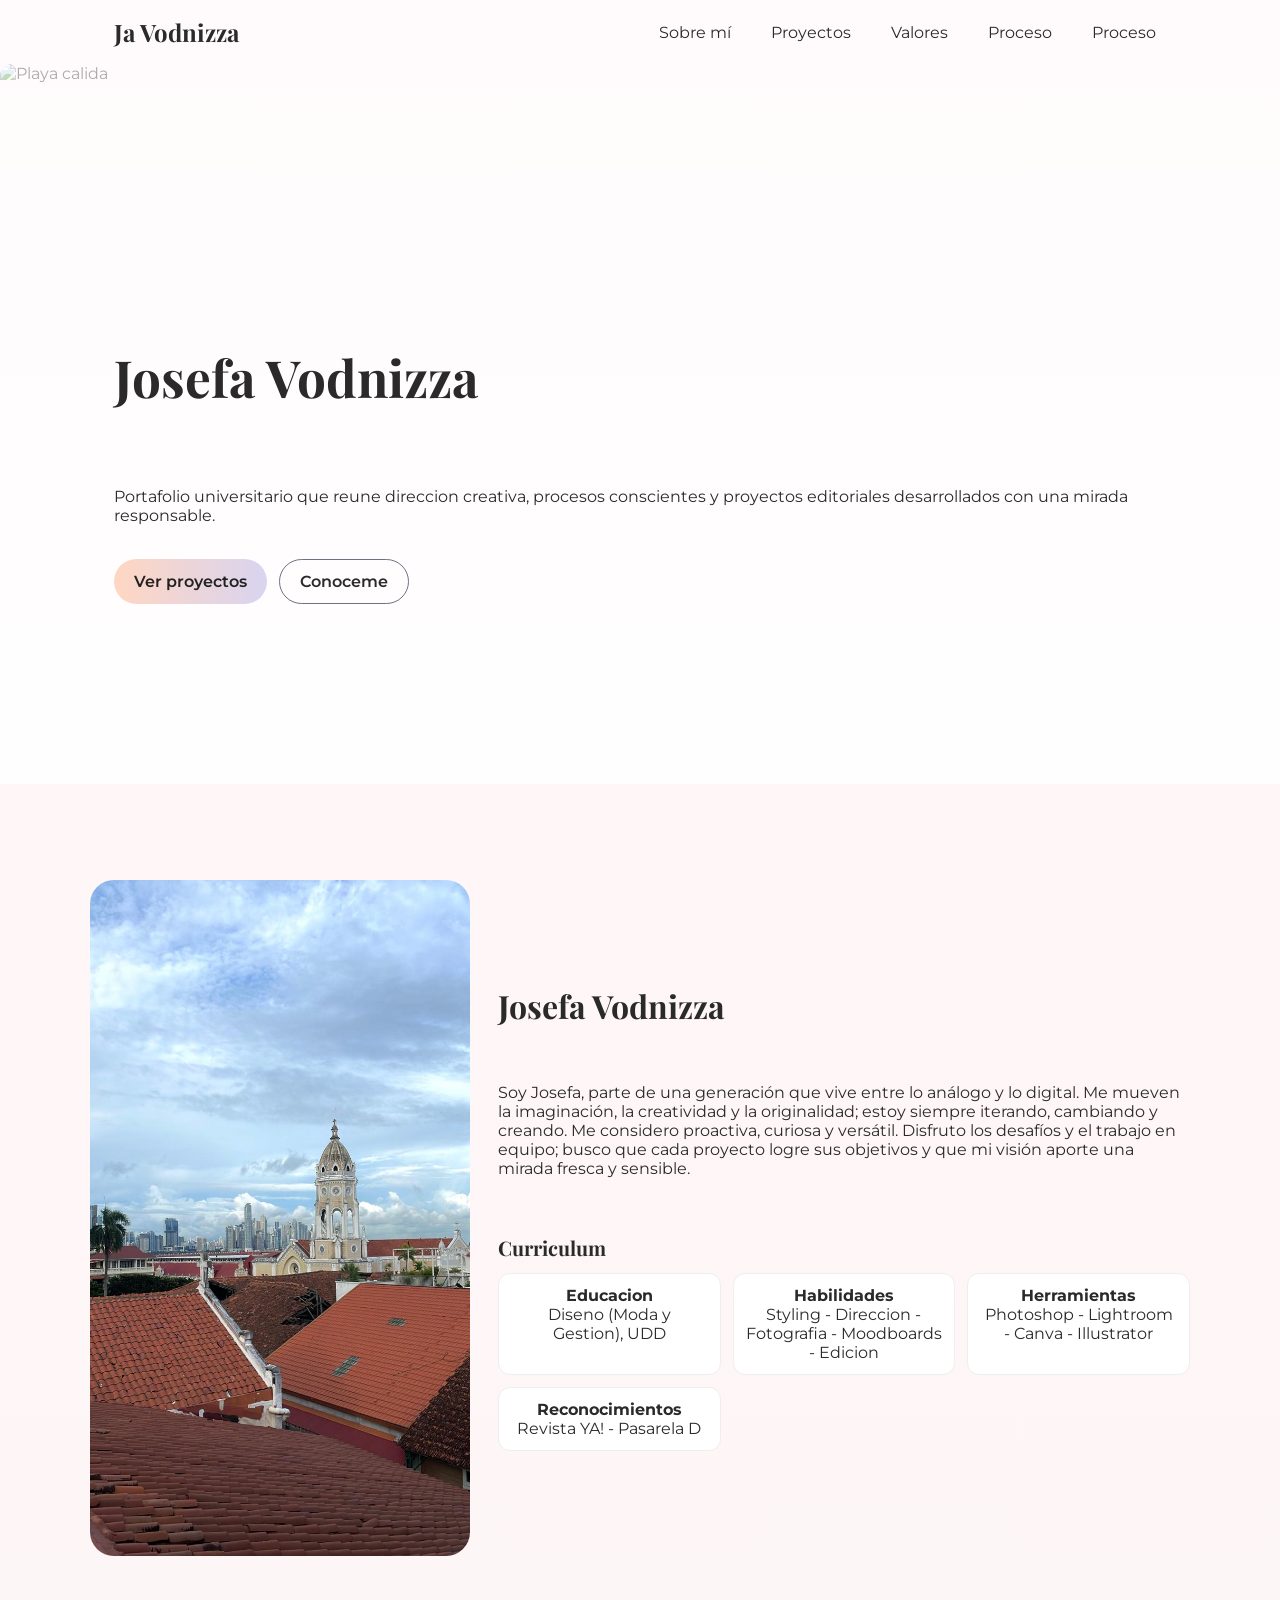
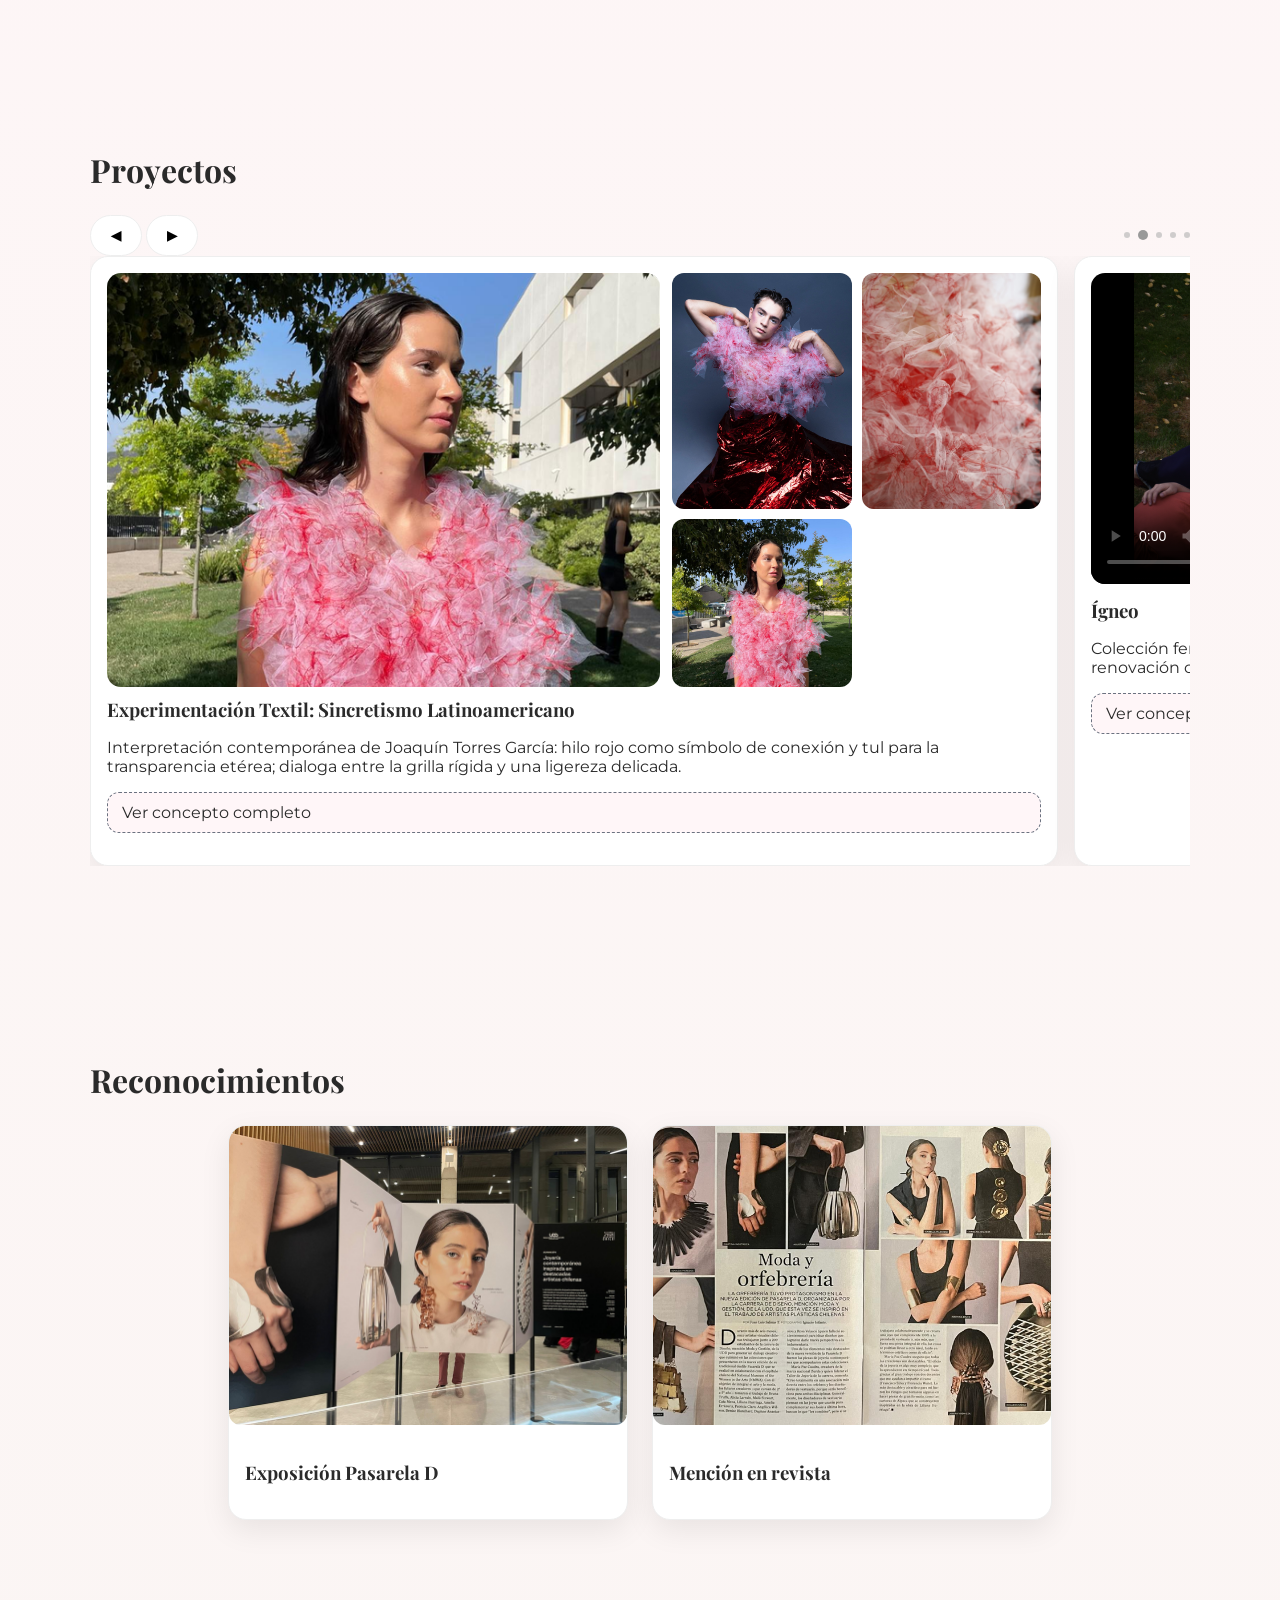
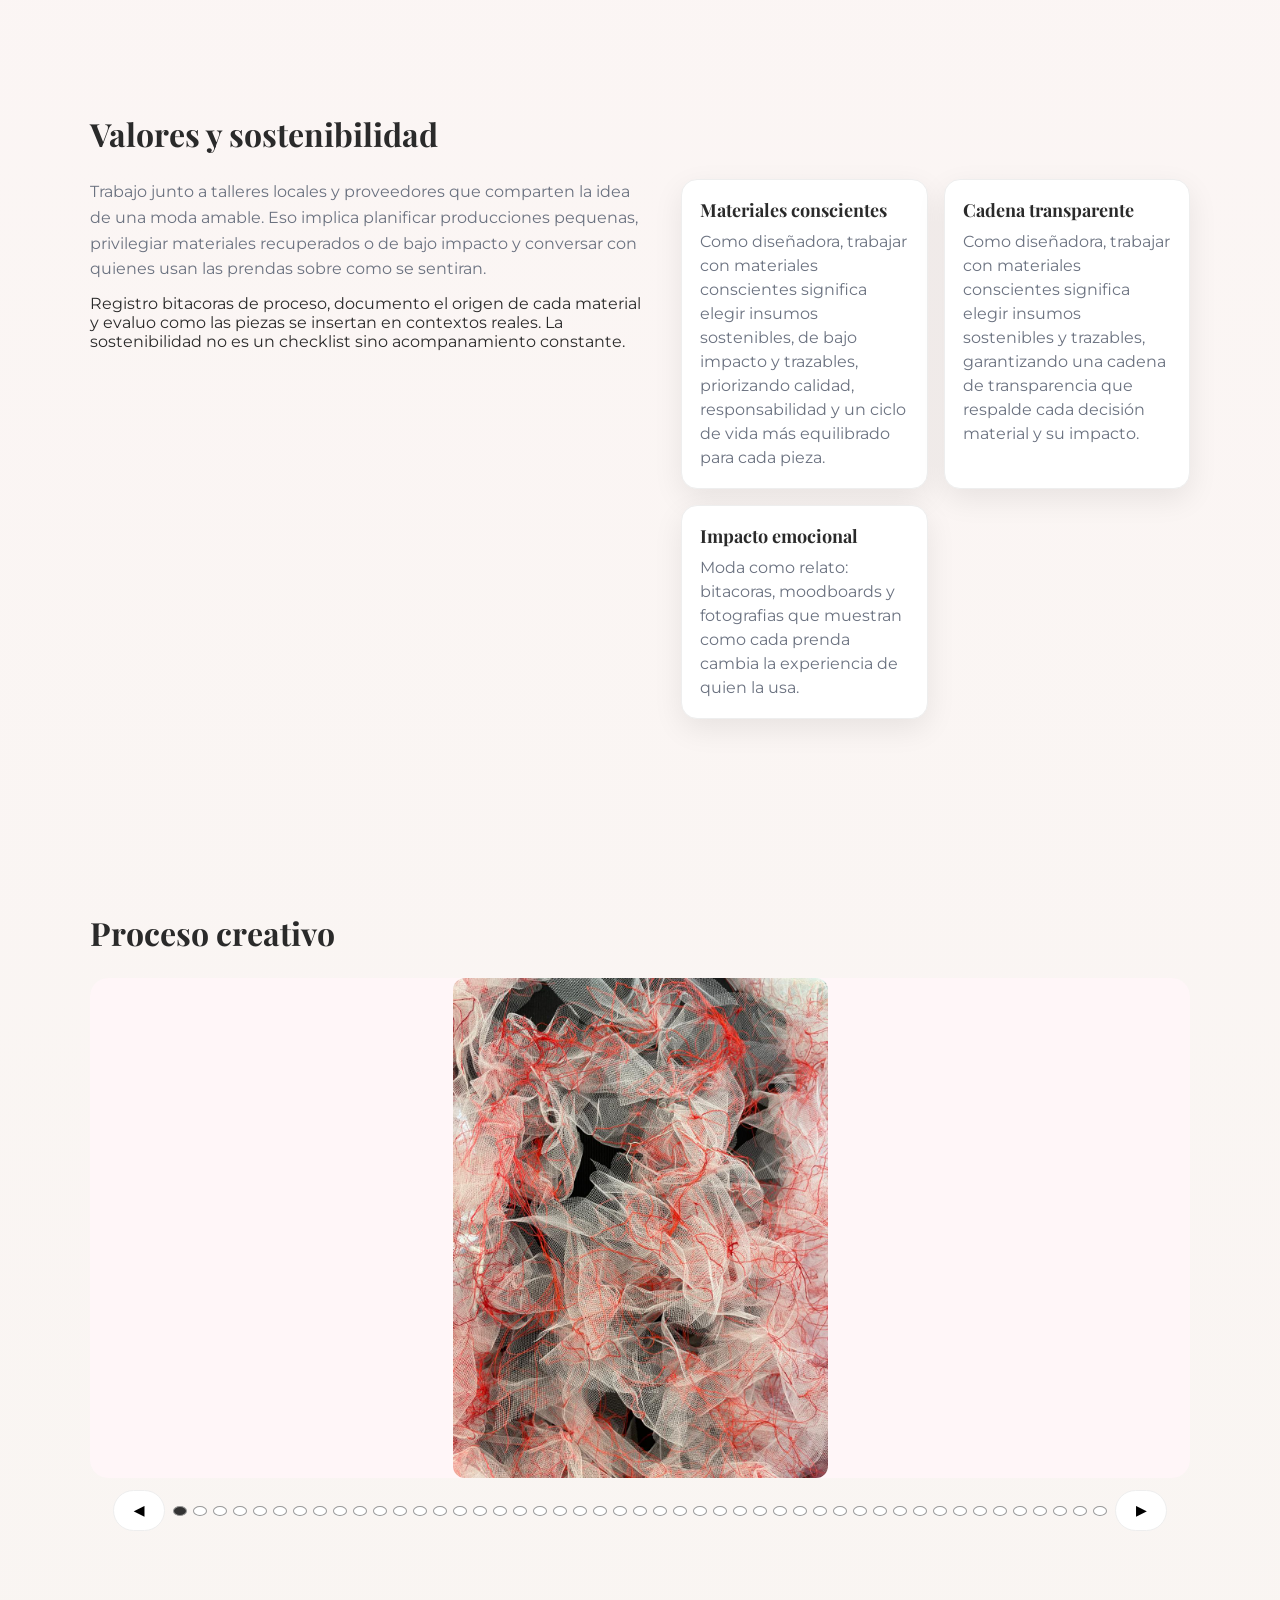
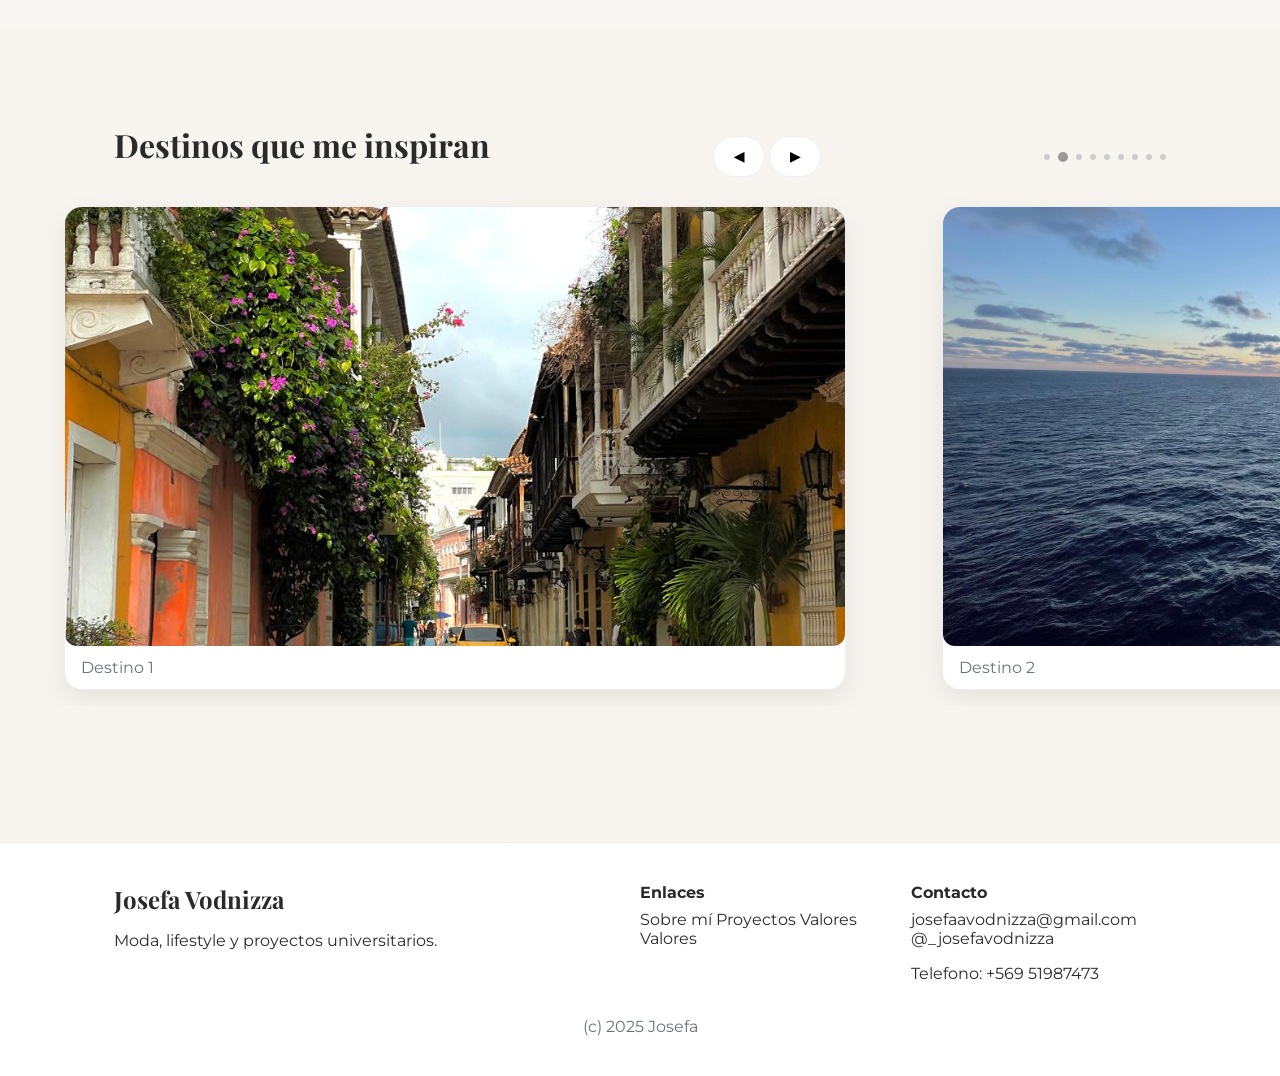
==== commit 9b0e961f: "fix" ====
--- a/index.html
+++ b/index.html
@@ -1,166 +1,218 @@
 <!doctype html>
 <html lang="es">
+
 <head>
-<meta charset="utf-8">
-<meta name="viewport" content="width=device-width, initial-scale=1">
-<title>Josefa Vodnizza</title>
-<meta name="description" content="Portafolio de moda y lifestyle universitario con tonos pastel femeninos.">
-<link rel="preconnect" href="https://fonts.googleapis.com">
-<link rel="preconnect" href="https://fonts.gstatic.com" crossorigin>
-<link href="https://fonts.googleapis.com/css2?family=Playfair+Display:wght@400;600;700&family=Montserrat:wght@300;400;500;600&display=swap" rel="stylesheet">
-<link rel="stylesheet" href="css/styles.css">
+  <meta charset="utf-8">
+  <meta name="viewport" content="width=device-width, initial-scale=1">
+  <title>Josefa Vodnizza</title>
+  <meta name="description" content="Portafolio de moda y lifestyle universitario con tonos pastel femeninos.">
+  <link rel="preconnect" href="https://fonts.googleapis.com">
+  <link rel="preconnect" href="https://fonts.gstatic.com" crossorigin>
+  <link
+    href="https://fonts.googleapis.com/css2?family=Playfair+Display:wght@400;600;700&family=Montserrat:wght@300;400;500;600&display=swap"
+    rel="stylesheet">
+  <link rel="stylesheet" href="css/styles.css">
 </head>
+
 <body>
-<header class="site-header">
-  <div class="container nav">
-    <a class="brand" href="#home">Josefa Vodnizza</a>
-    <nav class="nav-links" id="nav-links">
-      <a href="#sobre">Sobre mí</a>
-      <a href="#proyectos">Proyectos</a>
-      <a href="#valores">Valores</a>
-      <a href="#proceso">Proceso</a>
-      <a href="#proceso">Proceso</a>
-      <!-- <a href="#servicios">Servicios</a> removed -->
-    </nav>
-    <button class="nav-toggle" id="nav-toggle" aria-label="Abrir menu">&#9776;</button>
-  </div>
-</header>
-
-<main id="home">
-  <section class="hero" aria-label="Hero">
-    <div class="hero-media">
-      <img src="https://images.unsplash.com/photo-1500530855697-b586d89ba3ee?q=80&w=1600&auto=format&fit=crop" alt="Playa calida" loading="eager" decoding="async" sizes="100vw" referrerpolicy="no-referrer">
-      <div class="hero-overlay"></div>
+  <header class="site-header">
+    <div class="container nav">
+      <a class="brand" href="#home">Ja Vodnizza</a>
+      <nav class="nav-links" id="nav-links">
+        <a href="#sobre">Sobre mí</a>
+        <a href="#proyectos">Proyectos</a>
+        <a href="#valores">Valores</a>
+        <a href="#proceso">Proceso</a>
+        <a href="#proceso">Proceso</a>
+        <!-- <a href="#servicios">Servicios</a> removed -->
+      </nav>
+      <button class="nav-toggle" id="nav-toggle" aria-label="Abrir menu">&#9776;</button>
     </div>
-    <div class="hero-content container">
-      <h1>Josefa Vodnizza</h1>
-            <p>Portafolio universitario que reune direccion creativa, procesos conscientes y proyectos editoriales desarrollados con una mirada responsable.</p>
-      <div class="cta-group">
-        <a class="btn primary" href="#proyectos">Ver proyectos</a>
-        <a class="btn ghost" href="#sobre">Conoceme</a>
-      </div>
-    </div>
-  </section>
-
-  <section id="sobre" class="section container">
-    <div class="about">
-      <img src="josefa.jpeg" alt="Retrato" loading="lazy" class="about-photo">
-      <div class="about-text">
-        <h2 class="section-title">Josefa Vodnizza</h2>
-                <p id="about-text-p">Soy Josefa, disenadora en formacion nacida en 2003, parte de una generacion que vive entre lo analogico y lo digital. Me mueve la curiosidad: trabajo con fotografia, viajes e ilustracion para construir narrativas sensibles que priorizan el trabajo en equipo y la responsabilidad en cada etapa.</p>
-        <div class="cv-block">
-          <h3>Curriculum</h3>
-          <div class="cv-compact">
-            <div class="cv-chip"><strong>Educacion</strong><div id="cv-edu">Diseno (Moda y Gestion), UDD</div></div>
-            <div class="cv-chip"><strong>Habilidades</strong><div id="cv-habs">Styling - Direccion - Fotografia - Moodboards - Edicion</div></div>
-            <div class="cv-chip"><strong>Herramientas</strong><div id="cv-tools">Photoshop - Lightroom - Canva - Illustrator</div></div>
-            <div class="cv-chip"><strong>Reconocimientos</strong><div>Revista YA! - Pasarela D</div></div>
+  </header>
+
+  <main id="home">
+    <section class="hero" aria-label="Hero">
+      <div class="hero-media">
+        <img src="https://images.unsplash.com/photo-1500530855697-b586d89ba3ee?q=80&w=1600&auto=format&fit=crop"
+          alt="Playa calida" loading="eager" decoding="async" sizes="100vw" referrerpolicy="no-referrer">
+        <div class="hero-overlay"></div>
+      </div>
+      <div class="hero-content container">
+        <h1>Josefa Vodnizza</h1>
+        <p>Portafolio universitario que reune direccion creativa, procesos conscientes y proyectos editoriales
+          desarrollados con una mirada responsable.</p>
+        <div class="cta-group">
+          <a class="btn primary" href="#proyectos">Ver proyectos</a>
+          <a class="btn ghost" href="#sobre">Conoceme</a>
+        </div>
+      </div>
+    </section>
+
+    <section id="sobre" class="section container">
+      <div class="about">
+        <img src="josefa.jpeg" alt="Retrato" loading="lazy" class="about-photo">
+        <div class="about-text">
+          <h2 class="section-title">Josefa Vodnizza</h2>
+          <p id="about-text-p">Soy Josefa, disenadora en formacion nacida en 2003, parte de una generacion que vive
+            entre lo analogico y lo digital. Me mueve la curiosidad: trabajo con fotografia, viajes e ilustracion para
+            construir narrativas sensibles que priorizan el trabajo en equipo y la responsabilidad en cada etapa.</p>
+          <div class="cv-block">
+            <h3>Curriculum</h3>
+            <div class="cv-compact">
+              <div class="cv-chip"><strong>Educacion</strong>
+                <div id="cv-edu">Diseno (Moda y Gestion), UDD</div>
+              </div>
+              <div class="cv-chip"><strong>Habilidades</strong>
+                <div id="cv-habs">Styling - Direccion - Fotografia - Moodboards - Edicion</div>
+              </div>
+              <div class="cv-chip"><strong>Herramientas</strong>
+                <div id="cv-tools">Photoshop - Lightroom - Canva - Illustrator</div>
+              </div>
+              <div class="cv-chip"><strong>Reconocimientos</strong>
+                <div>Revista YA! - Pasarela D</div>
+              </div>
+            </div>
           </div>
         </div>
       </div>
-    </div>
-  </section>
-
-  <section id="proyectos" class="section container" aria-label="Proyectos">
-    <h2 class="section-title">Proyectos</h2>
-    <div class="slider-controls">
-      <div class="controls">
-        <button class="btn icon" id="p-prev">&#9664;</button>
-        <button class="btn icon" id="p-next">&#9654;</button>
-      </div>
-      <div class="s-dots" id="proj-dots"></div>
-    </div>
-    <div class="projects-slider" id="proj-slider"></div>
-  </section>
-
-  <section id="reconocimientos" class="section container" aria-label="Reconocimientos">
-    <h2 class="section-title">Reconocimientos</h2>
-    <div class="recon-grid" id="recon-grid-static">
-      <article class="card">
-        <img src="assets/images/Reconocimiento/page-19-img-143.png" alt="Exposición Pasarela D" loading="lazy" decoding="async">
-        <div class="card-body">
-          <h3>Exposición Pasarela D</h3>
-        </div>
-      </article>
-      <article class="card">
-        <img src="assets/images/Reconocimiento/page-20-img-147.png" alt="Mención en revista" loading="lazy" decoding="async">
-        <div class="card-body">
-          <h3>Mención en revista</h3>
-        </div>
-      </article>
-    </div>
-  </section>
-
-  <section id="valores" class="section container" aria-label="Valores y sostenibilidad">
-    <h2 class="section-title">Valores y sostenibilidad</h2>
-    <div class="values-layout">
-      <div class="values-text">
-        <p class="section-note">Trabajo junto a talleres locales y proveedores que comparten la idea de una moda amable. Eso implica planificar producciones pequenas, privilegiar materiales recuperados o de bajo impacto y conversar con quienes usan las prendas sobre como se sentiran.</p>
-        <p>Registro bitacoras de proceso, documento el origen de cada material y evaluo como las piezas se insertan en contextos reales. La sostenibilidad no es un checklist sino acompanamiento constante.</p>
-      </div>
-      <div class="values-grid">
-        <article class="value-card">
-          <h3>Materiales conscientes</h3>
-          <p>Como diseñadora, trabajar con materiales conscientes significa elegir insumos sostenibles, de bajo impacto y trazables, priorizando calidad, responsabilidad y un ciclo de vida más equilibrado para cada pieza.</p>
+    </section>
+
+    <section id="proyectos" class="section container" aria-label="Proyectos">
+      <h2 class="section-title">Proyectos</h2>
+      <div class="slider-controls">
+        <div class="controls">
+          <button class="btn icon" id="p-prev">&#9664;</button>
+          <button class="btn icon" id="p-next">&#9654;</button>
+        </div>
+        <div class="s-dots" id="proj-dots"></div>
+      </div>
+      <div class="projects-slider" id="proj-slider"></div>
+    </section>
+
+    <section id="reconocimientos" class="section container" aria-label="Reconocimientos">
+      <h2 class="section-title">Reconocimientos</h2>
+      <div class="recon-grid" id="recon-grid-static">
+        <article class="card">
+          <img src="assets/images/Reconocimiento/page-19-img-143.png" alt="Exposición Pasarela D" loading="lazy"
+            decoding="async">
+          <div class="card-body">
+            <h3>Exposición Pasarela D</h3>
+          </div>
         </article>
-        <article class="value-card">
-          <h3>Cadena transparente</h3>
-          <p>Como diseñadora, trabajar con materiales conscientes significa elegir insumos sostenibles y trazables, garantizando una cadena de transparencia que respalde cada decisión material y su impacto.</p>
+        <article class="card">
+          <img src="assets/images/Reconocimiento/page-20-img-147.png" alt="Mención en revista" loading="lazy"
+            decoding="async">
+          <div class="card-body">
+            <h3>Mención en revista</h3>
+          </div>
         </article>
-        <article class="value-card">
-          <h3>Impacto emocional</h3>
-          <p>Moda como relato: bitacoras, moodboards y fotografias que muestran como cada prenda cambia la experiencia de quien la usa.</p>
-        </article>
-      </div>
-    </div>
-  </section>
-
-  <section id="proceso" class="section container" aria-label="Proceso creativo">
-    <h2 class="section-title">Proceso creativo</h2>
-    <div class="gallery" id="gallery">
-      <div class="gallery-frame">
-        <div class="gallery-track"></div>
-      </div>
-      <div class="gallery-controls">
-        <button class="btn icon" id="g-prev">&#9664;</button>
-        <div class="dots" id="g-dots"></div>
-        <button class="btn icon" id="g-next">&#9654;</button>
-      </div>
-    </div>
-  </section>
-
-
-
-  <section class="section slider-wrap" aria-label="Destinos que me inspiran">
-    <div class="slider-controls container">
-      <h2 class="section-title">Destinos que me inspiran</h2>
-      <div class="controls">
-        <button class="btn icon" id="prev">&#9664;</button>
-        <button class="btn icon" id="next">&#9654;</button>
-      </div>
-      <div class="s-dots" id="s-dots"></div>
-    </div>
-    <div class="slider" id="slider">
-      <figure class="slide"><img src="destinos-inspiran/WhatsApp Image 2025-11-18 at 14.21.19.jpeg" alt="Destino 1" loading="lazy" decoding="async" sizes="(max-width:680px) 90vw, 80vw"><figcaption>Destino 1</figcaption></figure>
-      <figure class="slide"><img src="destinos-inspiran/WhatsApp Image 2025-11-18 at 14.21.20 (1).jpeg" alt="Destino 2" loading="lazy" decoding="async" sizes="(max-width:680px) 90vw, 80vw"><figcaption>Destino 2</figcaption></figure>
-      <figure class="slide"><img src="destinos-inspiran/WhatsApp Image 2025-11-18 at 14.21.20 (2).jpeg" alt="Destino 3" loading="lazy" decoding="async" sizes="(max-width:680px) 90vw, 80vw"><figcaption>Destino 3</figcaption></figure>
-      <figure class="slide"><img src="destinos-inspiran/WhatsApp Image 2025-11-18 at 14.21.20 (3).jpeg" alt="Destino 4" loading="lazy" decoding="async" sizes="(max-width:680px) 90vw, 80vw"><figcaption>Destino 4</figcaption></figure>
-      <figure class="slide"><img src="destinos-inspiran/WhatsApp Image 2025-11-18 at 14.21.20 (4).jpeg" alt="Destino 5" loading="lazy" decoding="async" sizes="(max-width:680px) 90vw, 80vw"><figcaption>Destino 5</figcaption></figure>
-      <figure class="slide"><img src="destinos-inspiran/WhatsApp Image 2025-11-18 at 14.21.20.jpeg" alt="Destino 6" loading="lazy" decoding="async" sizes="(max-width:680px) 90vw, 80vw"><figcaption>Destino 6</figcaption></figure>
-      <figure class="slide"><img src="destinos-inspiran/WhatsApp Image 2025-11-18 at 14.23.25.jpeg" alt="Destino 7" loading="lazy" decoding="async" sizes="(max-width:680px) 90vw, 80vw"><figcaption>Destino 7</figcaption></figure>
-      <figure class="slide"><img src="destinos-inspiran/WhatsApp Image 2025-11-18 at 14.23.26 (1).jpeg" alt="Destino 8" loading="lazy" decoding="async" sizes="(max-width:680px) 90vw, 80vw"><figcaption>Destino 8</figcaption></figure>
-      <figure class="slide"><img src="destinos-inspiran/WhatsApp Image 2025-11-18 at 14.23.26.jpeg" alt="Destino 9" loading="lazy" decoding="async" sizes="(max-width:680px) 90vw, 80vw"><figcaption>Destino 9</figcaption></figure>
-    </div>
-  </section>
-
-
-</main>
+      </div>
+    </section>
+
+    <section id="valores" class="section container" aria-label="Valores y sostenibilidad">
+      <h2 class="section-title">Valores y sostenibilidad</h2>
+      <div class="values-layout">
+        <div class="values-text">
+          <p class="section-note">Trabajo junto a talleres locales y proveedores que comparten la idea de una moda
+            amable. Eso implica planificar producciones pequenas, privilegiar materiales recuperados o de bajo impacto y
+            conversar con quienes usan las prendas sobre como se sentiran.</p>
+          <p>Registro bitacoras de proceso, documento el origen de cada material y evaluo como las piezas se insertan en
+            contextos reales. La sostenibilidad no es un checklist sino acompanamiento constante.</p>
+        </div>
+        <div class="values-grid">
+          <article class="value-card">
+            <h3>Materiales conscientes</h3>
+            <p>Como diseñadora, trabajar con materiales conscientes significa elegir insumos sostenibles, de bajo
+              impacto y trazables, priorizando calidad, responsabilidad y un ciclo de vida más equilibrado para cada
+              pieza.</p>
+          </article>
+          <article class="value-card">
+            <h3>Cadena transparente</h3>
+            <p>Como diseñadora, trabajar con materiales conscientes significa elegir insumos sostenibles y trazables,
+              garantizando una cadena de transparencia que respalde cada decisión material y su impacto.</p>
+          </article>
+          <article class="value-card">
+            <h3>Impacto emocional</h3>
+            <p>Moda como relato: bitacoras, moodboards y fotografias que muestran como cada prenda cambia la experiencia
+              de quien la usa.</p>
+          </article>
+        </div>
+      </div>
+    </section>
+
+    <section id="proceso" class="section container" aria-label="Proceso creativo">
+      <h2 class="section-title">Proceso creativo</h2>
+      <div class="gallery" id="gallery">
+        <div class="gallery-frame">
+          <div class="gallery-track"></div>
+        </div>
+        <div class="gallery-controls">
+          <button class="btn icon" id="g-prev">&#9664;</button>
+          <div class="dots" id="g-dots"></div>
+          <button class="btn icon" id="g-next">&#9654;</button>
+        </div>
+      </div>
+    </section>
+
+
+
+    <section class="section slider-wrap" aria-label="Destinos que me inspiran">
+      <div class="slider-controls container">
+        <h2 class="section-title">Destinos que me inspiran</h2>
+        <div class="controls">
+          <button class="btn icon" id="prev">&#9664;</button>
+          <button class="btn icon" id="next">&#9654;</button>
+        </div>
+        <div class="s-dots" id="s-dots"></div>
+      </div>
+      <div class="slider" id="slider">
+        <figure class="slide"><img src="destinos-inspiran/WhatsApp Image 2025-11-18 at 14.21.19.jpeg" alt="Destino 1"
+            loading="lazy" decoding="async" sizes="(max-width:680px) 90vw, 80vw">
+          <figcaption>Destino 1</figcaption>
+        </figure>
+        <figure class="slide"><img src="destinos-inspiran/WhatsApp Image 2025-11-18 at 14.21.20 (1).jpeg"
+            alt="Destino 2" loading="lazy" decoding="async" sizes="(max-width:680px) 90vw, 80vw">
+          <figcaption>Destino 2</figcaption>
+        </figure>
+        <figure class="slide"><img src="destinos-inspiran/WhatsApp Image 2025-11-18 at 14.21.20 (2).jpeg"
+            alt="Destino 3" loading="lazy" decoding="async" sizes="(max-width:680px) 90vw, 80vw">
+          <figcaption>Destino 3</figcaption>
+        </figure>
+        <figure class="slide"><img src="destinos-inspiran/WhatsApp Image 2025-11-18 at 14.21.20 (3).jpeg"
+            alt="Destino 4" loading="lazy" decoding="async" sizes="(max-width:680px) 90vw, 80vw">
+          <figcaption>Destino 4</figcaption>
+        </figure>
+        <figure class="slide"><img src="destinos-inspiran/WhatsApp Image 2025-11-18 at 14.21.20 (4).jpeg"
+            alt="Destino 5" loading="lazy" decoding="async" sizes="(max-width:680px) 90vw, 80vw">
+          <figcaption>Destino 5</figcaption>
+        </figure>
+        <figure class="slide"><img src="destinos-inspiran/WhatsApp Image 2025-11-18 at 14.21.20.jpeg" alt="Destino 6"
+            loading="lazy" decoding="async" sizes="(max-width:680px) 90vw, 80vw">
+          <figcaption>Destino 6</figcaption>
+        </figure>
+        <figure class="slide"><img src="destinos-inspiran/WhatsApp Image 2025-11-18 at 14.23.25.jpeg" alt="Destino 7"
+            loading="lazy" decoding="async" sizes="(max-width:680px) 90vw, 80vw">
+          <figcaption>Destino 7</figcaption>
+        </figure>
+        <figure class="slide"><img src="destinos-inspiran/WhatsApp Image 2025-11-18 at 14.23.26 (1).jpeg"
+            alt="Destino 8" loading="lazy" decoding="async" sizes="(max-width:680px) 90vw, 80vw">
+          <figcaption>Destino 8</figcaption>
+        </figure>
+        <figure class="slide"><img src="destinos-inspiran/WhatsApp Image 2025-11-18 at 14.23.26.jpeg" alt="Destino 9"
+            loading="lazy" decoding="async" sizes="(max-width:680px) 90vw, 80vw">
+          <figcaption>Destino 9</figcaption>
+        </figure>
+      </div>
+    </section>
+
+
+  </main>
 
   <footer class="site-footer">
     <div class="container footer-grid">
       <div>
-      <div class="brand">Josefa Vodnizza</div>
-      <p>Moda, lifestyle y proyectos universitarios.</p>
+        <div class="brand">Josefa Vodnizza</div>
+        <p>Moda, lifestyle y proyectos universitarios.</p>
       </div>
       <div>
         <div class="footer-title">Enlaces</div>
@@ -180,6 +232,7 @@
     <div class="container copyright">(c) 2025 Josefa</div>
   </footer>
 
-<script src="js/main.js"></script>
+  <script src="js/main.js"></script>
 </body>
-</html>
+
+</html>
--- a/css/styles.css
+++ b/css/styles.css
@@ -664,12 +664,207 @@
 .newsletter-form input {
   flex: 1;
   min-width: 240px;
+}
+
+.in-view {
+  opacity: 1;
+  transform: none
+}
+
+@media (max-width:980px) {
+  .about {
+    grid-template-columns: 1fr
+  }
+
+  .grid {
+    grid-template-columns: 1fr 1fr
+  }
+
+  .split-banner {
+    grid-template-columns: 1fr
+  }
+
+  .slider {
+    grid-auto-columns: 88%
+  }
+}
+
+@media (max-width:680px) {
+  .nav-links {
+    display: none;
+    position: absolute;
+    top: 64px;
+    right: 24px;
+    background: var(--white);
+    border: 1px solid #eee;
+    border-radius: 14px;
+    padding: 12px;
+    flex-direction: column;
+    gap: 8px;
+    box-shadow: var(--shadow)
+  }
+
+  .nav-toggle {
+    display: block
+  }
+
+  .grid {
+    grid-template-columns: 1fr
+  }
+
+  .instagram .insta-row {
+    grid-template-columns: repeat(3, 1fr)
+  }
+
+  .form-row {
+    grid-template-columns: 1fr
+  }
+
+  .hero {
+    min-height: 70vh
+  }
+
+  .slider {
+    grid-auto-columns: 90%
+  }
+}
+
+@media (min-width:1200px) {
+  .slider {
+    grid-auto-columns: 70%
+  }
+}
+
+.services-grid {
+  display: grid;
+  grid-template-columns: repeat(3, 1fr);
+  gap: 22px
+}
+
+.service-card {
+  background: var(--white);
+  border: 1px solid #eee;
+  border-radius: 18px;
+  padding: 20px;
+  box-shadow: var(--shadow);
+  display: grid;
+  gap: 12px
+}
+
+.service-card h3 {
+  margin: 0
+}
+
+.logo-row {
+  display: grid;
+  grid-template-columns: repeat(6, 1fr);
+  gap: 12px
+}
+
+.logo-chip {
+  background: var(--rose-100);
+  border: 1px solid #eee;
+  border-radius: 999px;
+  padding: 12px 16px;
+  text-align: center;
+  font-weight: 600;
+  color: #333
+}
+
+.testimonials-grid {
+  display: grid;
+  grid-template-columns: repeat(3, 1fr);
+  gap: 22px
+}
+
+.testimonial {
+  background: var(--white);
+  border: 1px solid #eee;
+  border-radius: 18px;
+  box-shadow: var(--shadow);
+  padding: 18px;
+  display: grid;
+  gap: 10px;
+  align-content: start;
+  text-align: center
+}
+
+.testimonial img {
+  width: 84px;
+  height: 84px;
+  border-radius: 50%;
+  object-fit: cover;
+  margin: 0 auto
+}
+
+.testimonial .author {
+  font-weight: 600;
+  color: #555
+}
+
+.faq {
+  display: grid;
+  gap: 12px
+}
+
+.faq details {
+  background: var(--white);
+  border: 1px solid #eee;
+  border-radius: 14px;
+  box-shadow: var(--shadow);
+  padding: 10px
+}
+
+.faq summary {
+  cursor: pointer;
+  font-weight: 600;
+  color: #333;
+  list-style: none
+}
+
+.faq summary::marker {
+  display: none
+}
+
+.faq summary::after {
+  content: "+";
+  float: right;
+  color: #666
+}
+
+.faq details[open] summary::after {
+  content: "−"
+}
+
+.faq p {
+  color: var(--muted);
+  padding: 6px 0 2px
+}
+
+.newsletter {
+  background: linear-gradient(90deg, var(--sage-300), var(--lavender-300))
+}
+
+.newsletter-inner {
+  display: grid;
+  gap: 14px
+}
+
+.newsletter-form {
+  display: flex;
+  gap: 10px;
+  flex-wrap: wrap
+}
+
+.newsletter-form input {
+  flex: 1;
+  min-width: 240px;
   border: 1px solid #ddd;
   border-radius: 999px;
   padding: 12px 14px
 }
 
-. .tabs {
+.tabs {
   display: flex;
   gap: 10px;
   margin-bottom: 12px
@@ -706,12 +901,13 @@
 
 .gallery-item {
   position: relative;
-  display: flex;
-  justify-content: center;
-  align-items: center;
+  display: flex !important;
+  justify-content: center !important;
+  align-items: center !important;
   height: 500px;
   background: var(--rose-50);
-  border-radius: 18px
+  border-radius: 18px;
+  text-align: center
 }
 
 @media (max-width: 768px) {
@@ -730,7 +926,9 @@
   width: auto;
   height: 100%;
   max-width: 100%;
-  object-fit: contain
+  object-fit: contain;
+  margin: 0 auto;
+  display: block
 }
 
 .gallery-controls {
@@ -780,7 +978,7 @@
   background: #fff
 }
 
-. .s-dots {
+.s-dots {
   display: flex;
   gap: 8px;
   align-items: center
@@ -1207,11 +1405,4 @@
   aspect-ratio: 4/3;
   object-fit: cover;
   width: 100%;
-}
-
-/* Ensure gallery items are always centered */
-.gallery-item {
-  justify-content: center !important;
-  /* Force centering */
-  align-items: center !important;
 }
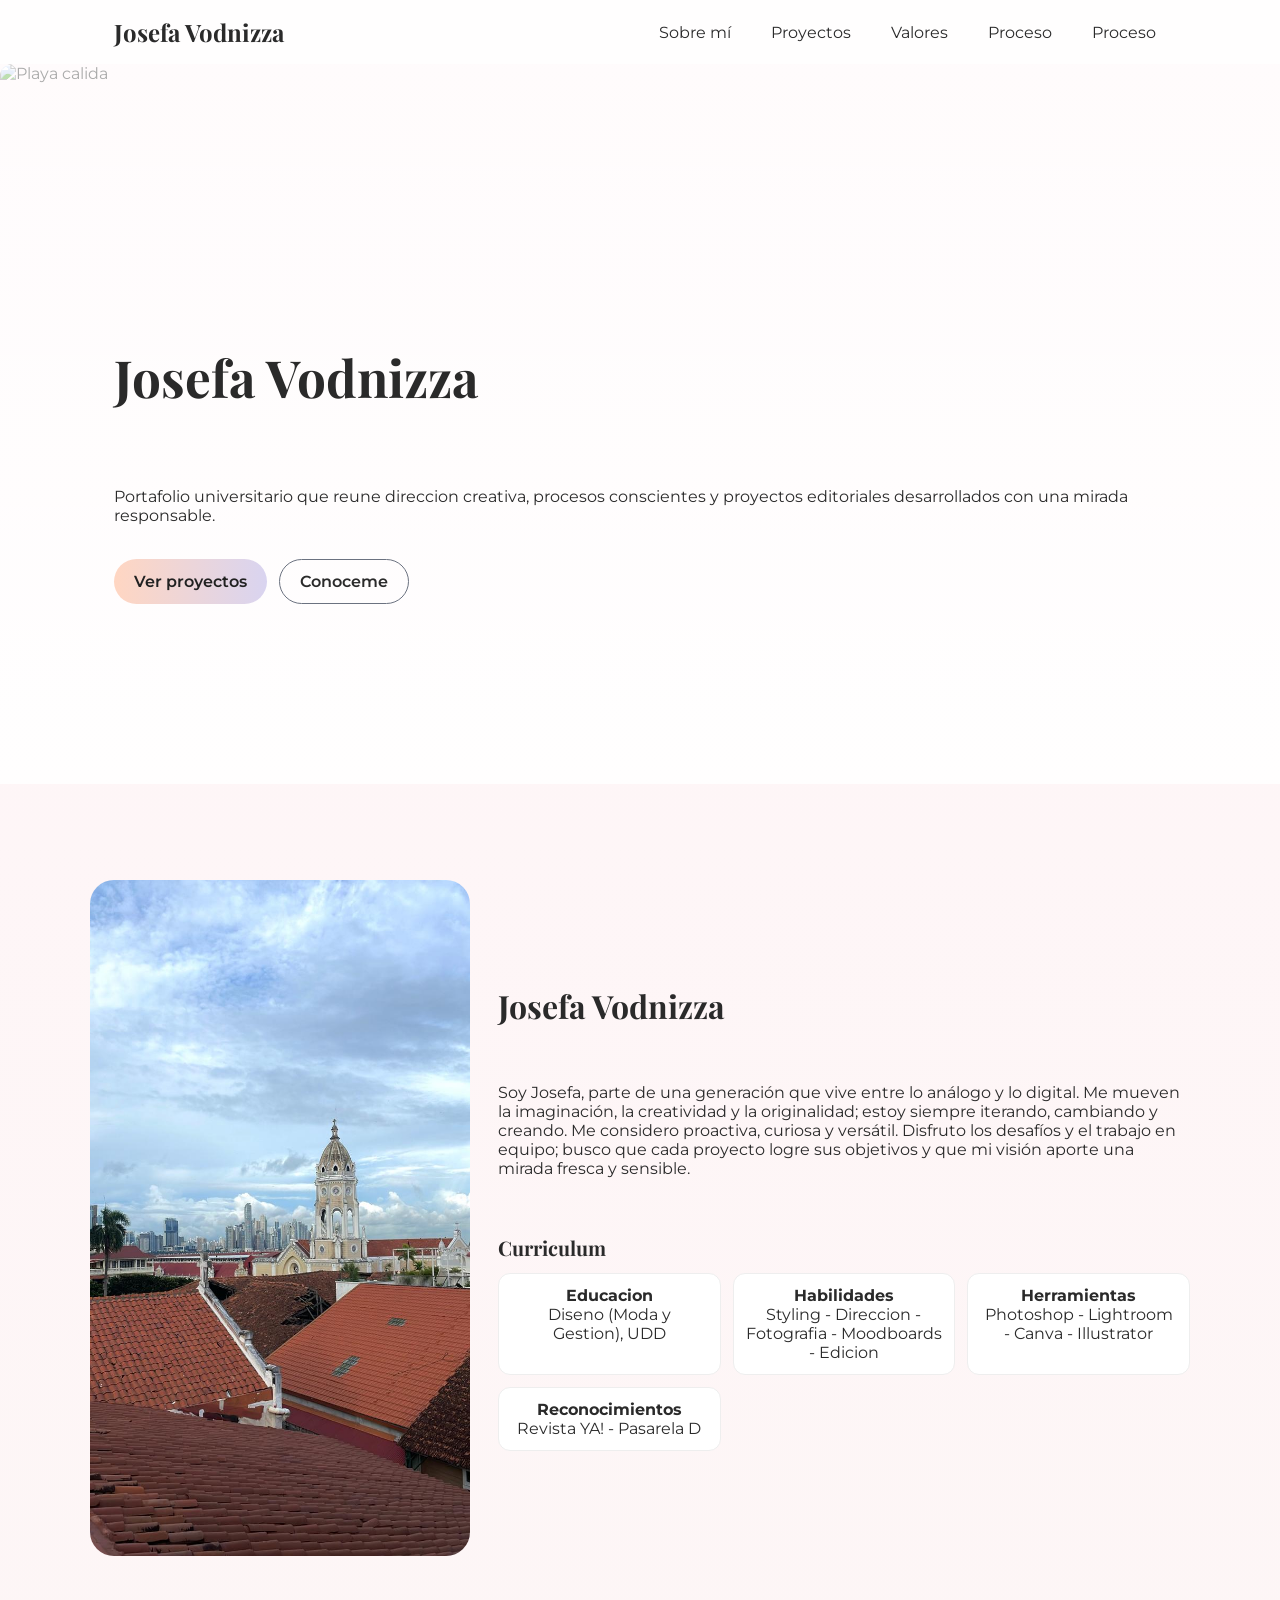
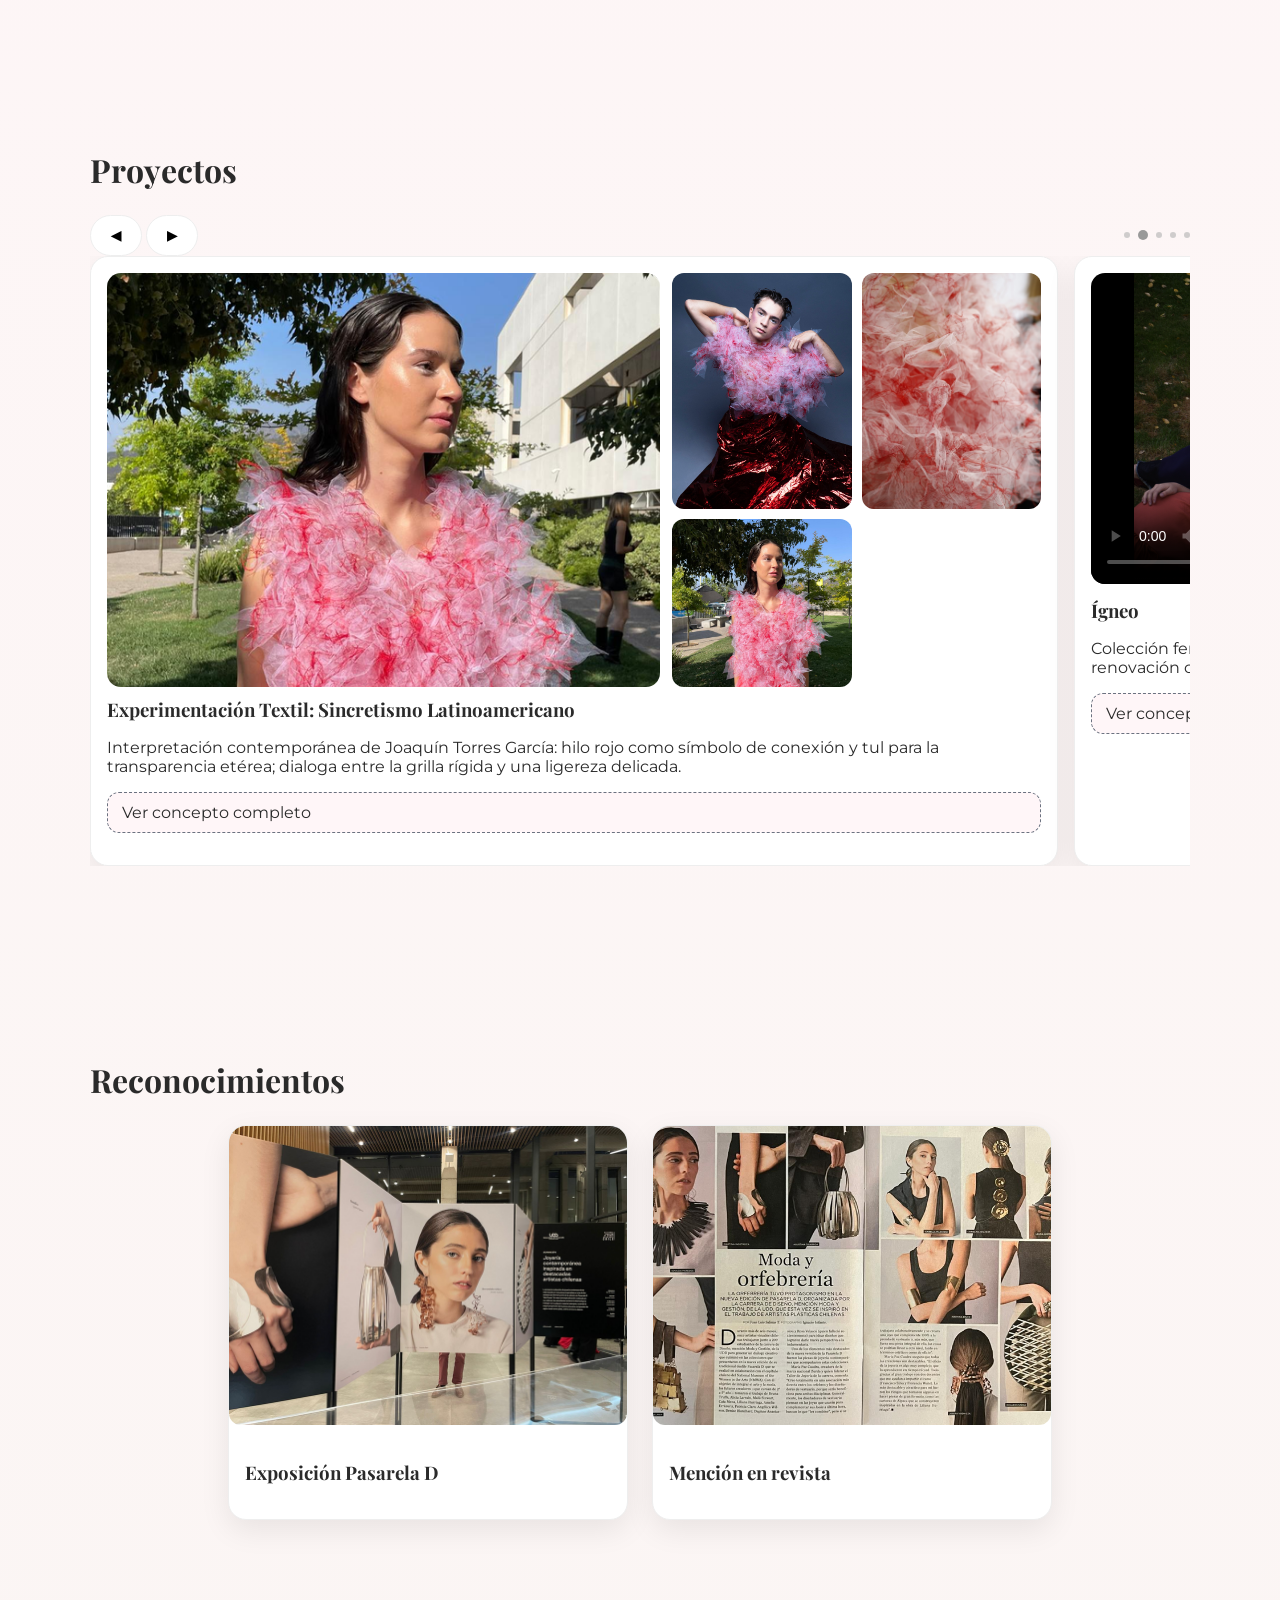
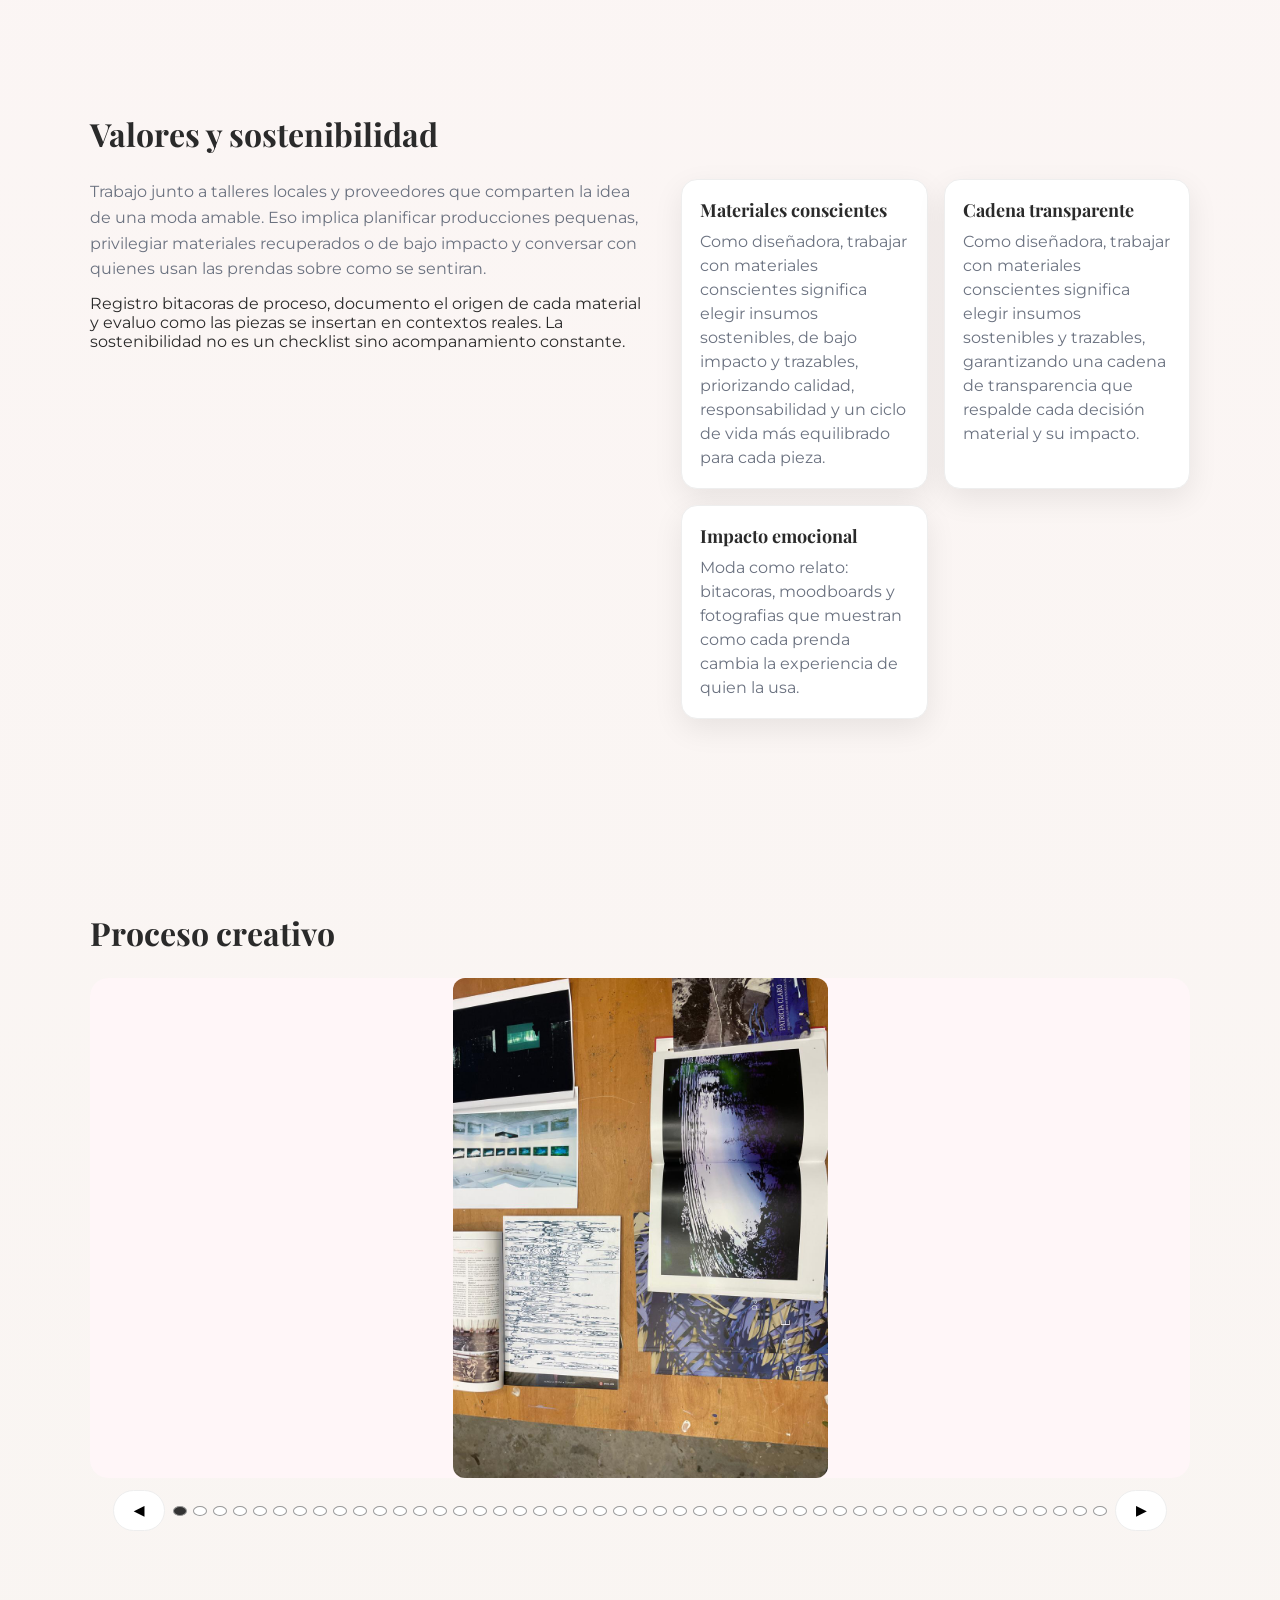
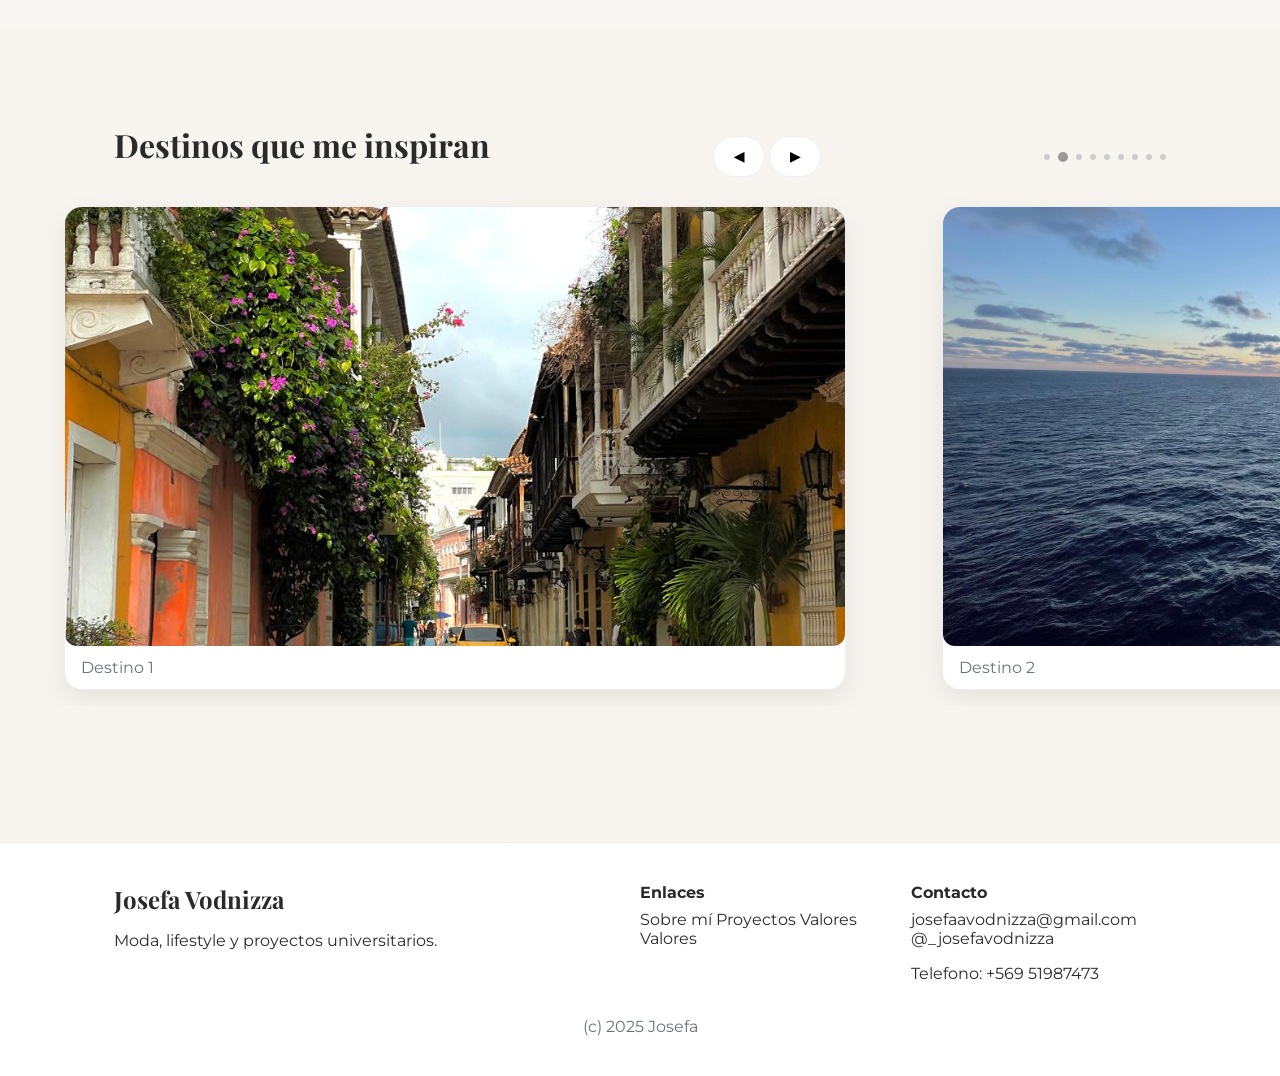
==== commit 739c2e41: "fixx" ====
--- a/index.html
+++ b/index.html
@@ -17,7 +17,7 @@
 <body>
   <header class="site-header">
     <div class="container nav">
-      <a class="brand" href="#home">Ja Vodnizza</a>
+      <a class="brand" href="#home">Josefa Vodnizza</a>
       <nav class="nav-links" id="nav-links">
         <a href="#sobre">Sobre mí</a>
         <a href="#proyectos">Proyectos</a>
--- a/css/styles.css
+++ b/css/styles.css
@@ -125,7 +125,8 @@
   right: 0;
   z-index: 50;
   backdrop-filter: saturate(160%) blur(10px);
-  background: rgba(255, 255, 255, .6)
+  background: rgba(255, 255, 255, .85);
+  transition: background .3s ease
 }
 
 .nav {
@@ -889,25 +890,30 @@
 
 .gallery-frame {
   overflow: hidden;
-  border-radius: 18px
+  border-radius: 18px;
+  display: flex;
+  justify-content: center;
+  align-items: center
 }
 
 .gallery-track {
-  display: grid;
-  grid-auto-flow: column;
-  grid-auto-columns: 100%;
+  display: flex;
+  transition: transform .4s ease;
+  justify-content: center;
+  align-items: center;
   gap: 12px
 }
 
 .gallery-item {
   position: relative;
-  display: flex !important;
-  justify-content: center !important;
-  align-items: center !important;
+  display: flex;
+  justify-content: center;
+  align-items: center;
   height: 500px;
   background: var(--rose-50);
   border-radius: 18px;
-  text-align: center
+  text-align: center;
+  flex: 0 0 100%
 }
 
 @media (max-width: 768px) {
@@ -928,7 +934,8 @@
   max-width: 100%;
   object-fit: contain;
   margin: 0 auto;
-  display: block
+  display: block;
+  object-position: center center
 }
 
 .gallery-controls {
@@ -1247,6 +1254,18 @@
   }
 }
 
+@media (max-width:900px) {
+  .nav-links.is-open {
+    display: flex
+  }
+}
+
+@media (max-width:680px) {
+  .nav-links.is-open {
+    display: flex
+  }
+}
+
 @media (max-width:800px) {
   .values-layout {
     grid-template-columns: 1fr
